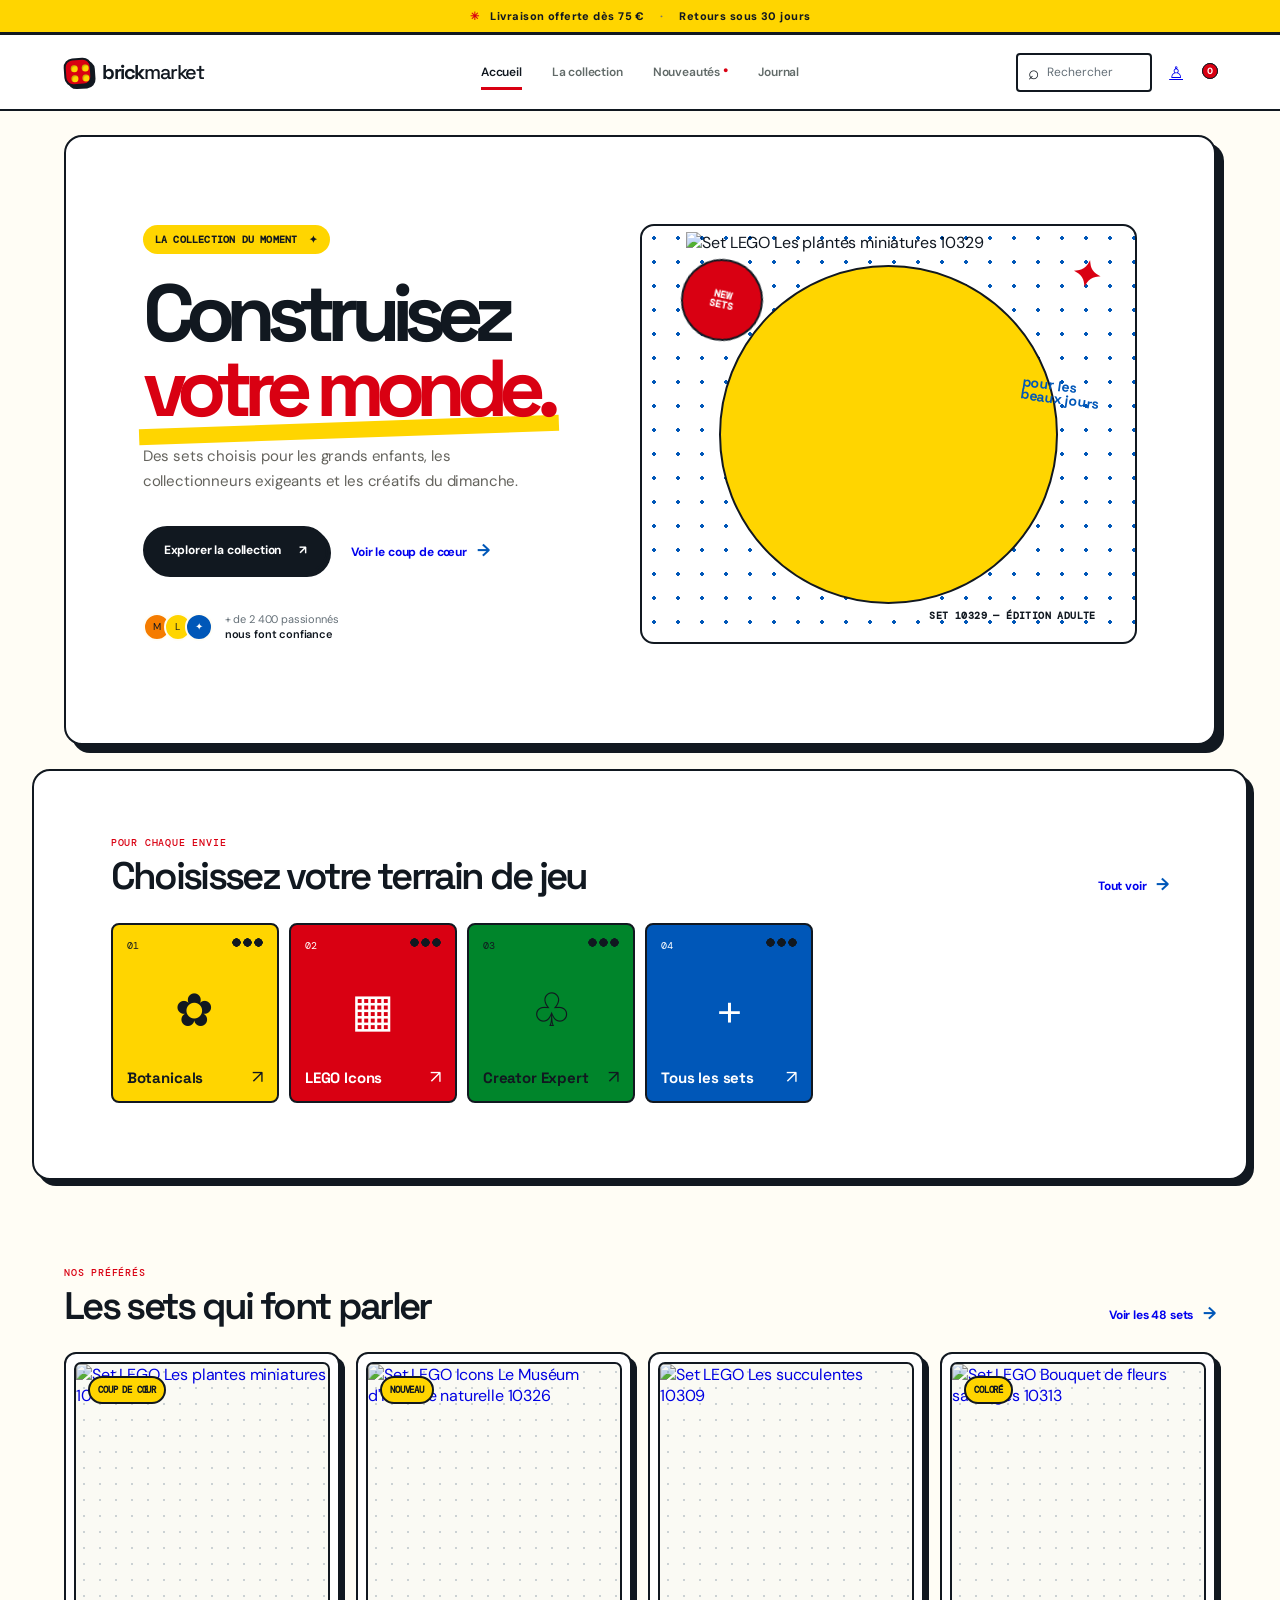
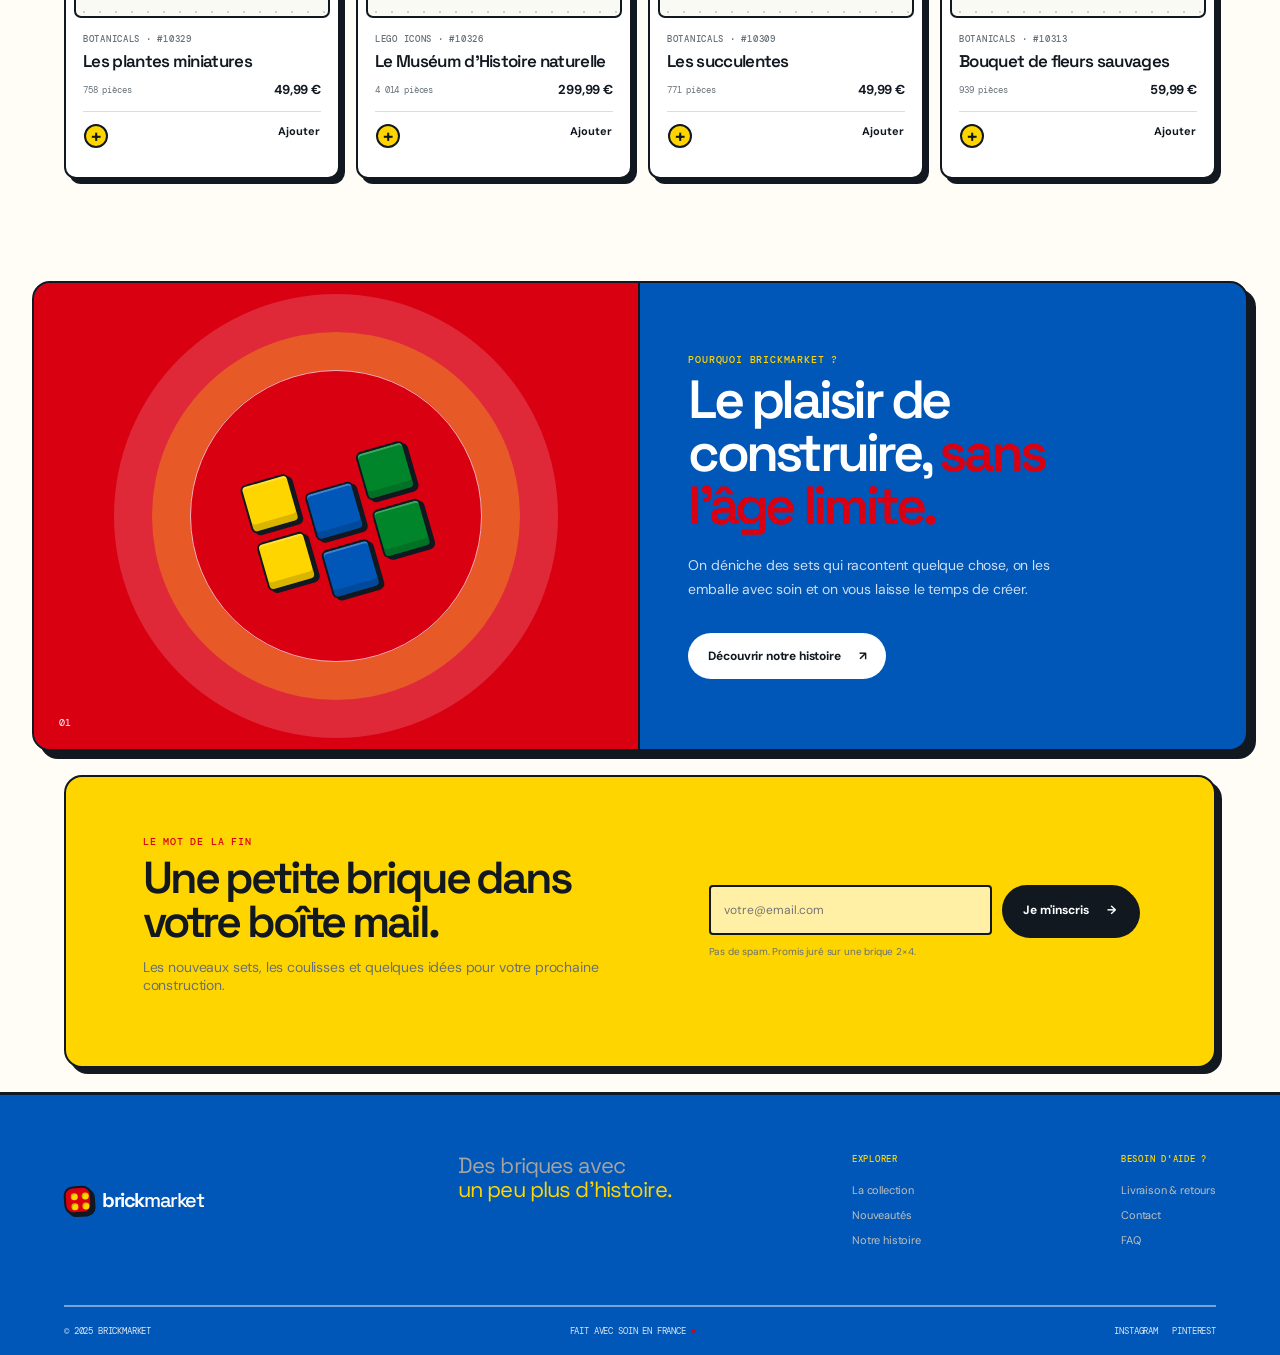
==== _design/index.html @ d401ab39 "chore: add static design files" ====
<!doctype html>
<html lang="fr">
<head>
  <meta charset="utf-8">
  <meta name="viewport" content="width=device-width, initial-scale=1">
  <meta name="description" content="Brickmarket, la marketplace de briques pour les collectionneurs adultes.">
  <title>Brickmarket — Construisez votre monde</title>
  <link rel="stylesheet" href="styles.css">
</head>
<body data-page="home">
  <div data-site-header></div>
  <main>
    <section class="hero container">
      <div class="hero-copy">
        <span class="pill pill-yellow">La collection du moment <b>✦</b></span>
        <h1>Construisez<br><em>votre monde.</em></h1>
        <p>Des sets choisis pour les grands enfants, les collectionneurs exigeants et les créatifs du dimanche.</p>
        <div class="hero-actions"><a class="button button-dark" href="catalogue.html">Explorer la collection <span>↗</span></a><a class="text-button" href="produit.html?id=1">Voir le coup de cœur <span>→</span></a></div>
        <div class="hero-note"><span class="avatar-stack"><i>M</i><i>L</i><i>✦</i></span><span>+ de 2 400 passionnés<br><b>nous font confiance</b></span></div>
      </div>
      <div class="hero-art-wrap"><div class="burst burst-yellow">new<br>sets</div><img class="hero-product-image" src="https://www.lego.com/cdn/cs/set/assets/bltb2f845ffd52a25b0/10329.png?dpr=1&amp;fit=bounds&amp;format=jpg&amp;height=1500&amp;quality=80&amp;width=1500" alt="Set LEGO Les plantes miniatures 10329"><span class="hero-art-caption">Set 10329 — édition adulte</span><span class="scribble">pour les<br>beaux jours</span></div>
    </section>

    <section class="category-strip container-wide"><div class="section-heading"><div><p class="eyebrow">Pour chaque envie</p><h2>Choisissez votre terrain de jeu</h2></div><a class="text-button" href="catalogue.html">Tout voir <span>→</span></a></div><div class="category-grid">
      <a class="category-tile category-1" href="catalogue.html?category=Botanicals"><span class="category-number">01</span><span class="category-icon">✿</span><strong>Botanicals</strong><span class="category-arrow">↗</span></a>
      <a class="category-tile category-2" href="catalogue.html?category=LEGO%20Icons"><span class="category-number">02</span><span class="category-icon">▦</span><strong>LEGO Icons</strong><span class="category-arrow">↗</span></a>
      <a class="category-tile category-3" href="catalogue.html?category=Creator%20Expert"><span class="category-number">03</span><span class="category-icon">♧</span><strong>Creator Expert</strong><span class="category-arrow">↗</span></a>
      <a class="category-tile category-4" href="catalogue.html"><span class="category-number">04</span><span class="category-icon">+</span><strong>Tous les sets</strong><span class="category-arrow">↗</span></a>
    </div></section>

    <section class="product-section container"><div class="section-heading"><div><p class="eyebrow">Nos préférés</p><h2>Les sets qui font parler</h2></div><a class="text-button" href="catalogue.html">Voir les 48 sets <span>→</span></a></div><div class="product-grid" data-product-grid data-limit="4"></div></section>
    <section class="manifesto container-wide"><div class="manifesto-art"><div class="mini-bricks"><i></i><i></i><i></i><i></i><i></i><i></i></div><span>01</span></div><div class="manifesto-copy"><p class="eyebrow">Pourquoi Brickmarket ?</p><h2>Le plaisir de construire, <em>sans l’âge limite.</em></h2><p>On déniche des sets qui racontent quelque chose, on les emballe avec soin et on vous laisse le temps de créer.</p><a class="button button-light" href="aide.html">Découvrir notre histoire <span>↗</span></a></div></section>
    <section class="newsletter container"><div><p class="eyebrow">Le mot de la fin</p><h2>Une petite brique dans votre boîte mail.</h2><p>Les nouveaux sets, les coulisses et quelques idées pour votre prochaine construction.</p></div><form class="newsletter-form" data-newsletter><input type="email" placeholder="votre@email.com" aria-label="Votre adresse email" required><button class="button button-dark" type="submit">Je m'inscris <span>→</span></button><small>Pas de spam. Promis juré sur une brique 2×4.</small></form></section>
  </main>
  <div data-site-footer></div>
  <script src="script.js"></script>
</body>
</html>
---- _design/styles.css ----
@import url('https://fonts.googleapis.com/css2?family=DM+Mono:wght@400;500&family=DM+Sans:wght@400;500;600;700&family=Space+Grotesk:wght@500;600;700&display=swap');

:root{--paper:#f7f3eb;--white:#fffdf9;--ink:#1d2020;--muted:#817f77;--line:#ded8cc;--red:#f25d42;--yellow:#ffc845;--blue:#3368df;--moss:#9dbb72;--pink:#f49f91}
*{box-sizing:border-box}html{scroll-behavior:smooth}body{margin:0;background:var(--paper);color:var(--ink);font-family:'DM Sans',Arial,sans-serif}button,input,select{font:inherit}button,a{-webkit-tap-highlight-color:transparent}button{color:inherit;cursor:pointer}button:focus-visible,input:focus-visible,select:focus-visible{outline:3px solid var(--yellow);outline-offset:3px}.container{width:min(1180px,calc(100% - 10vw));margin:0 auto}.container-wide{width:min(1320px,calc(100% - 5vw));margin:0 auto}.announcement{padding:9px 20px;background:var(--ink);color:var(--white);text-align:center;font-size:11px;letter-spacing:.04em}.announcement span:first-child{color:var(--yellow);margin-right:8px}.announcement-separator{margin:0 12px;color:#77766e}.site-header{position:sticky;top:0;z-index:20;display:grid;grid-template-columns:1fr auto 1fr;align-items:center;min-height:80px;padding:0 5vw;border-bottom:1px solid var(--line);background:rgba(247,243,235,.93);backdrop-filter:blur(16px)}.brand{display:flex;align-items:center;gap:10px;width:fit-content;color:var(--ink);font-family:'Space Grotesk',sans-serif;font-size:20px;font-weight:700;letter-spacing:-.07em;text-decoration:none}.brand>span:last-child>span{font-weight:500}.brand-mark{position:relative;display:grid;grid-template-columns:repeat(2,8px);gap:3px;width:28px;height:28px;padding:5px;border-radius:7px;background:var(--red);transform:rotate(-5deg)}.brand-mark i{width:7px;height:7px;border-radius:50%;background:var(--yellow);box-shadow:inset 1px 1px 1px rgba(0,0,0,.15)}.main-nav{display:flex;align-items:center;gap:28px}.main-nav button,.header-icon,.cart-button,.mobile-menu-button{border:0;background:none}.main-nav button{position:relative;padding:10px 0;color:#5f5e58;font-size:12px;font-weight:600}.main-nav button:hover,.main-nav button.is-active{color:var(--ink)}.main-nav button.is-active:after{position:absolute;right:0;bottom:0;left:0;height:2px;background:var(--red);content:''}.nav-dot{color:var(--red);font-size:9px;vertical-align:top}.header-actions{display:flex;justify-content:flex-end;align-items:center;gap:9px}.search-box{display:flex;align-items:center;gap:6px;width:136px;padding:8px 10px;border-bottom:1px solid var(--ink)}.search-box input{width:100%;border:0;outline:0;background:transparent;color:var(--ink);font-size:12px}.search-box input::placeholder{color:var(--muted)}.icon{display:inline-flex;justify-content:center;align-items:center;font-size:19px;line-height:1}.header-icon,.cart-button{padding:8px}.cart-button{position:relative}.cart-button span{position:absolute;top:-1px;right:-2px;display:grid;place-items:center;width:16px;height:16px;border-radius:50%;background:var(--red);color:#fff;font-size:9px;font-weight:700}.mobile-menu-button{display:none}
.button{display:inline-flex;justify-content:center;align-items:center;gap:18px;padding:14px 19px;border:1px solid transparent;border-radius:6px;font-size:12px;font-weight:700;text-decoration:none;transition:transform .2s,box-shadow .2s}.button:hover{transform:translateY(-2px);box-shadow:0 7px 0 rgba(29,32,32,.12)}.button-dark{background:var(--ink);color:#fff}.button-light{background:var(--white);color:var(--ink)}.button-wide{width:100%;justify-content:space-between;padding:17px 18px}.button-small{padding:10px 15px}.text-button{padding:0;border:0;background:transparent;font-size:12px;font-weight:700;text-decoration:none}.text-button span{margin-left:7px;color:var(--red);font-size:17px}.pill{display:inline-flex;align-items:center;gap:12px;padding:8px 12px;border-radius:99px;font-family:'DM Mono',monospace;font-size:10px;text-transform:uppercase;letter-spacing:.02em}.pill-yellow{background:var(--yellow)}.eyebrow{margin:0 0 8px;color:var(--red);font-family:'DM Mono',monospace;font-size:10px;font-weight:500;letter-spacing:.08em;text-transform:uppercase}h1,h2,h3{font-weight:600}h1 em,h2 em{color:var(--red);font-style:normal}
.hero{display:grid;grid-template-columns:1fr 1fr;align-items:center;min-height:610px;padding-top:40px;padding-bottom:72px}.hero-copy{max-width:550px;padding-left:6%}.hero h1,.page-intro h1,.checkout-head h1,.account-welcome h1{margin:22px 0 18px;font-family:'Space Grotesk',sans-serif;font-size:clamp(48px,6vw,84px);font-weight:600;letter-spacing:-.08em;line-height:.93}.hero-copy>p{max-width:410px;margin:0;color:#64635d;font-size:16px;line-height:1.65}.hero-actions{display:flex;align-items:center;gap:23px;margin-top:32px}.hero-note{display:flex;align-items:center;gap:12px;margin-top:46px;color:var(--muted);font-size:11px;line-height:1.4}.hero-note b{color:var(--ink);font-weight:600}.avatar-stack{display:flex;padding-left:7px}.avatar-stack i{display:grid;place-items:center;width:28px;height:28px;margin-left:-7px;border:2px solid var(--paper);border-radius:50%;background:var(--pink);color:var(--ink);font-size:10px;font-style:normal}.avatar-stack i:nth-child(2){background:var(--yellow)}.avatar-stack i:nth-child(3){background:var(--blue);color:#fff}
.hero-art-wrap{position:relative;display:grid;place-items:center;min-height:480px}.hero-art-wrap:before{position:absolute;width:420px;height:420px;border-radius:50%;background:#f1e8d6;content:''}.brick-art{position:relative;z-index:1;width:390px;height:300px;transform:rotate(-8deg)}.brick-shadow{position:absolute;right:6%;bottom:2%;width:80%;height:30px;border-radius:50%;background:rgba(29,32,32,.16);filter:blur(13px)}.brick-stack{position:absolute;display:flex;gap:15px;align-items:center;justify-content:space-around;padding:18px 23px;border-radius:13px;box-shadow:inset 0 -10px 0 rgba(0,0,0,.11),inset 0 3px 0 rgba(255,255,255,.23),0 7px 0 rgba(0,0,0,.12)}.brick-stack:before{position:absolute;top:-10px;right:0;left:0;height:20px;border-radius:50%;background:rgba(255,255,255,.12);content:''}.brick-stack i{z-index:1;width:31px;height:16px;border-radius:50%;background:rgba(255,255,255,.28);box-shadow:inset 0 -4px 4px rgba(0,0,0,.16),0 2px 2px rgba(0,0,0,.15)}.brick-stack-back{top:35px;right:13%;width:63%;height:78px;background:var(--yellow);transform:rotate(10deg)}.brick-stack-front{top:115px;left:4%;width:85%;height:120px;background:var(--red)}.brick-stack-front i{width:39px;height:21px}.brick-label{position:absolute;right:19%;bottom:12%;z-index:2;color:rgba(255,255,255,.84);font-family:'Space Grotesk',sans-serif;font-size:25px;font-weight:700;letter-spacing:-.1em;transform:rotate(7deg)}.brick-cobalt .brick-stack-front{background:var(--blue)}.brick-moss .brick-stack-front{background:var(--moss)}.brick-moss .brick-stack-back{background:var(--red)}.brick-butter .brick-stack-front{background:var(--yellow)}.brick-butter .brick-stack-back{background:var(--red)}.brick-terracotta .brick-stack-front{background:#d8704b}.brick-terracotta .brick-stack-back{background:var(--moss)}.brick-night .brick-stack-front{background:#303c68}.brick-rose .brick-stack-front{background:#e58d98}.brick-ocean .brick-stack-front{background:#4a91ae}.brick-art-small{width:235px;height:170px;transform:rotate(-7deg) scale(.75);transform-origin:center}.brick-art-small .brick-stack-back{top:20px}.brick-art-small .brick-stack-front{top:73px}.brick-art-small .brick-stack{gap:8px;padding:11px 14px;border-radius:8px}.brick-art-small .brick-stack i{width:21px;height:11px}.brick-art-small .brick-label{font-size:16px}.burst{position:absolute;z-index:3;display:grid;place-items:center;width:82px;height:82px;border-radius:50%;font-family:'DM Mono',monospace;font-size:10px;line-height:1.05;text-align:center;text-transform:uppercase;transform:rotate(12deg)}.burst-yellow{top:50px;left:2%;background:var(--yellow)}.hero-art-caption{position:absolute;right:5%;bottom:27px;font-family:'DM Mono',monospace;font-size:10px;letter-spacing:.04em;text-transform:uppercase}.scribble{position:absolute;right:2%;top:37%;color:var(--red);font-family:'Space Grotesk',sans-serif;font-size:16px;font-weight:600;line-height:.9;transform:rotate(8deg)}
.category-strip{padding:65px 6vw 75px;border-radius:4px;background:var(--white)}.section-heading{display:flex;align-items:end;justify-content:space-between;margin-bottom:28px}.section-heading h2,.manifesto h2,.newsletter h2,.order-summary h2{margin:0;font-family:'Space Grotesk',sans-serif;font-size:clamp(28px,3vw,42px);letter-spacing:-.07em;line-height:.98}.category-grid{display:grid;grid-template-columns:repeat(6,1fr);gap:10px}.category-tile{position:relative;display:flex;min-height:168px;flex-direction:column;justify-content:space-between;padding:14px;border-radius:5px;text-align:left;transition:transform .2s;text-decoration:none}.category-tile:hover{transform:translateY(-5px) rotate(-1deg)}.category-number{font-family:'DM Mono',monospace;font-size:10px}.category-icon{align-self:center;font-size:41px;font-weight:300}.category-tile strong{font-family:'Space Grotesk',sans-serif;font-size:14px}.category-arrow{position:absolute;right:14px;bottom:12px;font-size:18px}.category-1{background:var(--yellow)}.category-2{background:var(--moss)}.category-3{background:#8fb3e4}.category-4{background:var(--pink)}.category-5{background:#ddd4c0}.category-6{background:var(--red)}
.product-section{padding:100px 0 108px}.product-grid{display:grid;grid-template-columns:repeat(4,1fr);gap:16px}.product-card{min-width:0}.product-visual{position:relative;display:grid;place-items:center;width:100%;min-height:245px;overflow:hidden;border:0;border-radius:5px;background:#ece4d7;text-decoration:none}.product-visual:hover .product-quick{opacity:1;transform:translateY(0)}.product-visual .brick-art{margin-top:4px}.product-tag{position:absolute;top:13px;left:13px;z-index:2;padding:6px 8px;border-radius:2px;background:var(--white);font-family:'DM Mono',monospace;font-size:9px;text-transform:uppercase}.product-quick{position:absolute;right:12px;bottom:12px;left:12px;padding:10px;opacity:0;border-radius:3px;background:var(--ink);color:#fff;font-size:11px;font-weight:600;transform:translateY(6px);transition:opacity .2s,transform .2s}.product-quick span{float:right;color:var(--yellow);font-size:17px}.product-info{padding:15px 2px}.product-info .eyebrow{color:var(--muted);margin-bottom:5px;font-size:9px}.product-name{display:inline-block;color:var(--ink);font-family:'Space Grotesk',sans-serif;font-size:16px;font-weight:600;letter-spacing:-.04em;text-decoration:none}.product-name:hover{color:var(--red)}.product-meta{display:flex;justify-content:space-between;align-items:center;margin-top:8px;color:var(--muted);font-family:'DM Mono',monospace;font-size:9px}.product-meta strong{color:var(--ink);font-family:'DM Sans',sans-serif;font-size:13px}.add-button{display:flex;justify-content:space-between;width:100%;margin-top:14px;padding:10px 0;border:0;border-top:1px solid var(--line);background:transparent;font-size:11px;font-weight:700}.add-button span{color:var(--red);font-size:20px;line-height:10px}.add-button:hover{color:var(--red)}
.manifesto{display:grid;grid-template-columns:1fr 1fr;background:var(--red);color:#fff}.manifesto-art{position:relative;display:grid;place-items:center;min-height:370px;overflow:hidden;background:#d64f3a}.manifesto-art:before{position:absolute;width:290px;height:290px;border:1px solid rgba(255,255,255,.25);border-radius:50%;box-shadow:0 0 0 38px rgba(255,255,255,.08),0 0 0 76px rgba(255,255,255,.06);content:''}.mini-bricks{position:relative;z-index:1;display:grid;grid-template-columns:repeat(3,50px);gap:10px;transform:rotate(-16deg)}.mini-bricks i{width:50px;height:50px;border-radius:6px;background:var(--yellow);box-shadow:inset 0 -7px 0 rgba(0,0,0,.13),inset 0 2px 0 rgba(255,255,255,.26)}.mini-bricks i:nth-child(2),.mini-bricks i:nth-child(5){background:var(--blue);transform:translateY(25px)}.mini-bricks i:nth-child(3),.mini-bricks i:nth-child(6){background:var(--moss)}.manifesto-art>span{position:absolute;bottom:20px;left:25px;font-family:'DM Mono',monospace;font-size:10px}.manifesto-copy{padding:70px 8%}.manifesto-copy .eyebrow{color:var(--yellow)}.manifesto h2{max-width:420px;font-size:clamp(34px,4vw,54px)}.manifesto-copy>p:not(.eyebrow){max-width:380px;margin:22px 0 31px;color:rgba(255,255,255,.8);font-size:14px;line-height:1.7}.newsletter{display:flex;justify-content:space-between;gap:50px;padding-top:105px;padding-bottom:105px}.newsletter h2{max-width:490px}.newsletter>div>p:last-child{color:var(--muted);font-size:14px}.newsletter-form{display:grid;grid-template-columns:1fr auto;align-content:center;width:min(450px,100%);gap:10px}.newsletter-form input,.form-section input,.form-section select,.profile-form input{min-width:0;padding:15px 13px;border:1px solid var(--line);border-radius:3px;outline:0;background:rgba(255,253,249,.64);color:var(--ink);font-size:12px}.newsletter-form small{grid-column:1/-1;color:var(--muted);font-size:10px}
.site-footer{background:var(--ink);color:#fff}.footer-top{display:grid;grid-template-columns:1fr 1fr 1fr;gap:30px;padding-top:62px;padding-bottom:62px}.footer-brand{color:#fff}.footer-top>p{margin:0;color:#a5a49e;font-family:'Space Grotesk',sans-serif;font-size:22px;letter-spacing:-.04em;line-height:1.1}.footer-top>p em{color:var(--yellow);font-style:normal}.footer-links{display:flex;justify-content:space-between;gap:30px}.footer-links>div{display:flex;flex-direction:column;gap:11px}.footer-links b{margin-bottom:7px;color:var(--yellow);font-family:'DM Mono',monospace;font-size:9px;font-weight:500;letter-spacing:.08em;text-transform:uppercase}.footer-links a{color:#c1c0ba;font-size:11px;text-decoration:none}.footer-links a:hover{color:#fff}.footer-bottom{display:flex;justify-content:space-between;padding-top:18px;padding-bottom:18px;border-top:1px solid #3f4140;color:#888983;font-family:'DM Mono',monospace;font-size:9px;text-transform:uppercase}.footer-heart{color:var(--red)}
.page-intro{display:flex;align-items:end;justify-content:space-between;min-height:390px;padding:75px 0 58px}.page-intro h1{margin-bottom:0;font-size:clamp(45px,5.5vw,72px)}.page-intro>p{max-width:250px;margin:0 0 8px;color:var(--muted);font-size:14px;line-height:1.5}.page-intro-small{min-height:325px}.catalogue-toolbar{display:flex;align-items:center;justify-content:space-between;margin-bottom:26px;border-bottom:1px solid var(--line)}.category-tabs{display:flex;gap:24px;overflow-x:auto}.category-tabs button{padding:12px 0;border:0;border-bottom:2px solid transparent;background:transparent;color:var(--muted);font-size:11px;white-space:nowrap}.category-tabs button.is-active{border-bottom-color:var(--red);color:var(--ink);font-weight:700}.result-count{color:var(--muted);font-family:'DM Mono',monospace;font-size:10px;white-space:nowrap}.result-count>span:last-child{color:var(--red)}.catalogue-grid{padding-bottom:115px;grid-row-gap:43px}.empty-state{display:grid;place-items:center;min-height:320px;padding-bottom:90px;text-align:center}.empty-state>span{color:var(--red);font-size:38px}.empty-state h2{margin:15px 0 8px;font-family:'Space Grotesk',sans-serif;letter-spacing:-.05em}.empty-state p{margin:0 0 22px;color:var(--muted);font-size:13px}.back-button{display:inline-block;margin-top:45px;color:var(--muted);font-size:11px;text-decoration:none}.back-button:hover{color:var(--ink)}
.product-detail{display:grid;grid-template-columns:1.07fr .93fr;align-items:center;gap:9%;min-height:590px}.product-detail-art{position:relative;display:grid;place-items:center;min-height:480px;border-radius:5px;background:#e9dfcf}.product-detail-art:before{position:absolute;width:325px;height:325px;border-radius:50%;background:#f4ebdd;content:''}.product-detail-art .brick-art{transform:rotate(-9deg) scale(1.1)}.detail-sticker{position:absolute;top:37px;right:45px;z-index:2;display:grid;place-items:center;width:78px;height:78px;border-radius:50%;background:var(--yellow);font-family:'DM Mono',monospace;font-size:10px;line-height:1;text-align:center;text-transform:uppercase;transform:rotate(9deg)}.product-detail-copy h1{margin:12px 0 20px;font-family:'Space Grotesk',sans-serif;font-size:clamp(40px,5vw,67px);letter-spacing:-.08em;line-height:.93}.product-lead{max-width:420px;color:var(--muted);font-size:14px;line-height:1.65}.detail-price{display:flex;align-items:baseline;gap:10px;margin-top:28px}.detail-price strong{font-family:'Space Grotesk',sans-serif;font-size:27px;letter-spacing:-.05em}.detail-price span{color:var(--muted);font-family:'DM Mono',monospace;font-size:9px}.detail-rule{margin:24px 0;border-top:1px solid var(--line)}.detail-facts{display:flex;gap:25px;margin-bottom:28px}.detail-facts>div{display:flex;gap:7px;align-items:start}.detail-facts>div>span{color:var(--red);font-size:18px}.detail-facts p{margin:0;color:var(--muted);font-family:'DM Mono',monospace;font-size:9px;line-height:1.4}.detail-facts b{color:var(--ink);font-family:'DM Sans',sans-serif;font-size:11px}.detail-assurance{display:flex;gap:9px;align-items:center;margin-top:17px;color:var(--muted);font-family:'DM Mono',monospace;font-size:9px}.detail-assurance span{color:var(--red);font-size:18px}.detail-assurance p{margin:0}.related-section{padding:73px 0 110px;border-top:1px solid var(--line)}
.cart-page,.checkout-page,.account-page,.help-page{padding-bottom:100px}.cart-layout,.checkout-layout{display:grid;grid-template-columns:1.45fr .7fr;gap:10%}.cart-lines{border-top:1px solid var(--line)}.cart-line{display:grid;grid-template-columns:125px 1fr auto auto;gap:20px;align-items:center;padding:21px 0;border-bottom:1px solid var(--line)}.cart-line-art{display:grid;place-items:center;width:125px;height:100px;overflow:hidden;border-radius:3px;background:#e9dfcf}.cart-line-art .brick-art{transform:scale(.55)}.cart-line-copy h3{margin:4px 0 5px;font-family:'Space Grotesk',sans-serif;font-size:17px;letter-spacing:-.05em}.cart-line-copy span{color:var(--muted);font-family:'DM Mono',monospace;font-size:9px}.quantity-control{display:flex;align-items:center;gap:12px;padding:7px 9px;border:1px solid var(--line);border-radius:3px;font-family:'DM Mono',monospace;font-size:11px}.quantity-control button{width:18px;padding:0;border:0;background:transparent;font-size:17px}.line-price{min-width:70px;text-align:right;font-family:'Space Grotesk',sans-serif;font-size:14px}.cart-perks{display:flex;align-items:center;gap:11px;margin-top:25px;padding:13px;border:1px dashed #cabfaa;background:#f1eadb;font-size:11px}.cart-perks span{color:var(--red);font-size:20px}.cart-perks p{margin:0}.order-summary{align-self:start;padding:28px;border-radius:5px;background:var(--white)}.order-summary h2{margin:12px 0 29px;font-size:30px}.summary-row,.summary-total{display:flex;justify-content:space-between;align-items:center;padding:12px 0;font-size:12px}.summary-row span{color:var(--muted)}.summary-row strong{font-family:'DM Mono',monospace;font-size:11px}.summary-row .free{color:#6d9a42}.summary-total{margin:14px 0 20px;padding-top:20px;border-top:1px solid var(--line);font-weight:700}.summary-total strong{font-family:'Space Grotesk',sans-serif;font-size:22px;letter-spacing:-.05em}.order-summary>small{display:block;margin-top:13px;color:var(--muted);font-family:'DM Mono',monospace;font-size:9px;text-align:center}
.checkout-head{display:flex;justify-content:space-between;align-items:end;min-height:265px;padding-bottom:38px}.checkout-head h1{margin-bottom:0;font-size:clamp(43px,5vw,68px)}.checkout-steps{display:flex;align-items:center;gap:12px;padding-bottom:8px}.checkout-steps span{color:var(--muted);font-family:'DM Mono',monospace;font-size:9px}.checkout-steps span.is-active{color:var(--ink)}.checkout-steps span.is-active b{color:var(--red)}.checkout-steps b{margin-left:6px;font-family:'DM Sans',sans-serif;font-size:10px}.checkout-steps i{width:24px;border-top:1px solid var(--line)}.checkout-form{border-top:1px solid var(--line)}.form-section{padding:32px 0}.form-section-heading{display:flex;gap:20px;margin-bottom:32px}.form-section-heading>span{color:var(--red);font-family:'DM Mono',monospace;font-size:14px}.form-section h2{margin:0 0 5px;font-family:'Space Grotesk',sans-serif;font-size:25px;letter-spacing:-.06em}.form-section-heading p{margin:0;color:var(--muted);font-size:12px}.form-section label{display:flex;flex-direction:column;gap:7px;margin-bottom:16px;font-size:11px;font-weight:600}.form-grid{display:grid;grid-template-columns:1fr 1fr;gap:15px}.form-section input,.form-section select,.profile-form input{min-width:0;padding:15px 13px;border:1px solid var(--line);border-radius:3px;outline:0;background:rgba(255,253,249,.64);color:var(--ink);font-size:12px}.payment-note{display:flex;gap:13px;align-items:center;margin-top:22px;padding:14px;background:#f1eadb;font-size:11px}.payment-note span{color:var(--blue);font-size:25px}.payment-note p{margin:0;color:var(--muted);line-height:1.4}.payment-note b{color:var(--ink)}.confirmation-card{padding:38px;text-align:center;border:1px dashed #cabfaa;background:#f1eadb}.confirmation-card>span{display:block;margin-bottom:15px;color:var(--red);font-size:40px}.confirmation-card h3{margin:0 0 8px;font-family:'Space Grotesk',sans-serif;font-size:30px}.confirmation-card p{margin:0 auto;max-width:340px;color:var(--muted);font-size:13px;line-height:1.5}.checkout-actions{display:flex;justify-content:space-between;align-items:center;padding-top:12px}.checkout-summary{margin-top:0}.mini-line{display:grid;grid-template-columns:55px 1fr auto;gap:9px;align-items:center;padding:10px 0;font-size:11px}.mini-line-art{display:grid;place-items:center;width:55px;height:46px;overflow:hidden;background:#e9dfcf}.mini-line-art .brick-art{transform:scale(.25)}.mini-line span{line-height:1.3}.mini-line small{color:var(--muted);font-family:'DM Mono',monospace;font-size:9px}.mini-line strong{font-family:'DM Mono',monospace;font-size:10px}.summary-reassurance{color:var(--muted);font-family:'DM Mono',monospace;font-size:9px;line-height:2}
.account-welcome{display:flex;justify-content:space-between;align-items:end;min-height:295px;padding-bottom:50px}.account-welcome h1{margin-bottom:9px;font-size:clamp(47px,5vw,70px)}.account-welcome>div:first-child>p:last-child{margin:0;color:var(--muted);font-size:14px}.account-avatar{display:grid;place-items:center;width:68px;height:68px;border:1px solid var(--ink);border-radius:50%;background:var(--yellow);font-family:'Space Grotesk',sans-serif;font-size:24px}.account-layout{display:grid;grid-template-columns:220px 1fr;gap:10%;border-top:1px solid var(--line);padding-top:38px}.account-nav{display:flex;flex-direction:column;gap:5px}.account-nav button{display:grid;grid-template-columns:23px 1fr auto;gap:8px;align-items:center;padding:12px 0;border:0;background:transparent;color:var(--muted);font-size:12px;text-align:left}.account-nav button span{color:var(--red);font-size:18px}.account-nav button b{color:var(--red);font-family:'DM Mono',monospace;font-size:10px}.account-nav button.is-active{color:var(--ink);font-weight:700}.account-nav-note{display:flex;gap:11px;align-items:center;margin-top:45px;padding:16px 12px;background:var(--yellow);font-size:11px;line-height:1.4}.account-nav-note span{font-size:22px}.account-nav-note p{margin:0}.content-heading{display:flex;align-items:end;justify-content:space-between;margin-bottom:23px}.content-heading h2{margin:0;font-family:'Space Grotesk',sans-serif;font-size:31px;letter-spacing:-.07em}.muted{color:var(--muted);font-family:'DM Mono',monospace;font-size:10px}.order-card{margin-bottom:15px;padding:21px;border:1px solid var(--line);background:var(--white)}.order-card-head{display:flex;align-items:start;justify-content:space-between;padding-bottom:17px;border-bottom:1px solid var(--line);font-size:12px}.order-card-head small{color:var(--muted);font-family:'DM Mono',monospace;font-size:9px}.order-card-head strong{font-family:'Space Grotesk',sans-serif;font-size:14px}.status{display:inline-block;padding:5px 8px;border-radius:2px;background:#e9e5dc;color:var(--muted);font-family:'DM Mono',monospace;font-size:9px}.status-green{background:#dce9c8;color:#53753c}.status-yellow{background:var(--yellow);color:var(--ink)}.order-card-products{display:flex;align-items:center;gap:12px;padding-top:15px;font-size:11px}.order-card-products>.brick-art{flex:0 0 52px;width:52px;height:47px;overflow:hidden;background:#e9dfcf}.order-card-products>.brick-art .brick-art{transform:scale(.25)}.order-card-products>div:not(.brick-art){flex:1;line-height:1.55}.order-card-products span{color:var(--muted)}.order-card-products .text-button{white-space:nowrap}.address-grid{display:grid;grid-template-columns:1fr 1fr;gap:15px}.address-card{min-height:225px;padding:22px;border:1px solid var(--line);background:var(--white)}.address-card-main{border-top:3px solid var(--red)}.address-card h3{margin:22px 0 13px;font-family:'Space Grotesk',sans-serif;font-size:19px}.address-card p{margin:0 0 22px;color:var(--muted);font-size:12px;line-height:1.7}.profile-form{display:grid;grid-template-columns:1fr 1fr;gap:20px 15px}.profile-form label{display:flex;flex-direction:column;gap:7px;font-size:11px;font-weight:600}.profile-form input{color:var(--muted)}
.help-grid{display:grid;grid-template-columns:1.2fr .7fr;gap:15%;padding-bottom:100px}.help-item{padding:22px 0;border-top:1px solid var(--line)}.help-item h2{display:flex;justify-content:space-between;margin:0;font-family:'Space Grotesk',sans-serif;font-size:20px;letter-spacing:-.05em}.help-item h2 span{color:var(--red)}.help-item p{max-width:600px;margin:15px 0 0;color:var(--muted);font-size:13px;line-height:1.65}.help-aside{align-self:start;padding:32px;background:var(--yellow)}.help-aside-icon{color:var(--red);font-size:34px}.help-aside h2{margin:24px 0 10px;font-family:'Space Grotesk',sans-serif;font-size:30px;letter-spacing:-.06em}.help-aside p{margin:0 0 24px;color:#625b45;font-size:13px;line-height:1.6}.toast{position:fixed;right:22px;bottom:22px;z-index:50;display:flex;align-items:center;gap:10px;padding:13px 16px;border-radius:4px;background:var(--ink);color:#fff;box-shadow:0 12px 30px rgba(0,0,0,.18);font-size:12px;animation:toast-in .25s ease-out}.toast span{display:grid;place-items:center;width:18px;height:18px;border-radius:50%;background:var(--yellow);color:var(--ink);font-size:11px;font-weight:700}@keyframes toast-in{from{opacity:0;transform:translateY(10px)}to{opacity:1;transform:translateY(0)}}
@media(max-width:900px){.site-header{grid-template-columns:1fr auto}.mobile-menu-button{display:block;grid-column:2;grid-row:1}.main-nav{position:absolute;top:80px;right:0;left:0;display:none;flex-direction:column;align-items:stretch;gap:0;padding:12px 5vw 18px;border-bottom:1px solid var(--line);background:var(--paper)}.main-nav.is-open{display:flex}.main-nav button{padding:13px 0;text-align:left}.main-nav button.is-active:after{right:auto;width:50px}.header-actions{grid-column:1/-1;grid-row:2;justify-content:stretch;padding-bottom:12px}.search-box{flex:1;width:auto}.site-header{padding-top:13px;padding-bottom:0}.hero{grid-template-columns:1fr;padding-top:60px}.hero-copy{padding-left:0}.hero-art-wrap{min-height:385px;margin-top:20px;transform:scale(.86)}.category-grid{grid-template-columns:repeat(3,1fr)}.product-grid{grid-template-columns:repeat(2,1fr)}.manifesto{grid-template-columns:1fr}.manifesto-art{min-height:250px}.newsletter{flex-direction:column}.footer-top{grid-template-columns:1fr 1fr}.footer-top>p{grid-column:2;grid-row:1}.footer-links{grid-column:1/-1}.product-detail{grid-template-columns:1fr;gap:45px;padding-top:35px}.product-detail-art{min-height:400px}.product-detail-copy{padding-bottom:55px}.cart-layout,.checkout-layout{grid-template-columns:1fr;gap:35px}.checkout-summary{grid-row:1}.account-layout{gap:45px}.help-grid{grid-template-columns:1fr;gap:35px}}
@media(max-width:560px){.announcement{font-size:9px}.announcement-separator{margin:0 5px}.site-header{min-height:115px}.brand{font-size:18px}.header-icon{display:none}.container{width:min(calc(100% - 36px),1180px)}.container-wide{width:calc(100% - 18px)}.hero{min-height:auto;padding-top:48px;padding-bottom:55px}.hero h1{font-size:51px}.hero-copy>p{font-size:14px}.hero-actions{align-items:flex-start;flex-direction:column;gap:18px}.hero-note{margin-top:32px}.hero-art-wrap{min-height:300px;transform:scale(.7);transform-origin:center;margin:-10px 0 -25px}.hero-art-wrap:before{width:330px;height:330px}.category-strip{padding:42px 18px 50px}.section-heading{align-items:start;flex-direction:column;gap:17px}.section-heading h2{font-size:30px}.category-grid{grid-template-columns:repeat(2,1fr)}.category-tile{min-height:145px}.product-section{padding:65px 0}.product-grid{gap:10px}.product-visual{min-height:165px}.product-tag{top:8px;left:8px;max-width:90px;font-size:8px}.product-quick{display:none}.product-info{padding-top:10px}.product-name{font-size:14px}.product-meta{display:block;line-height:1.8}.product-meta strong{display:block}.manifesto-copy{padding:48px 25px}.manifesto h2{font-size:37px}.newsletter{padding-top:70px;padding-bottom:70px;gap:25px}.newsletter h2{font-size:32px}.newsletter-form{grid-template-columns:1fr}.newsletter-form small{grid-column:auto}.footer-top{grid-template-columns:1fr;gap:30px}.footer-top>p{grid-column:auto;grid-row:auto}.footer-links{grid-column:auto}.footer-bottom{flex-direction:column;gap:10px}.page-intro{align-items:start;flex-direction:column;min-height:310px;gap:24px;padding-top:55px}.page-intro h1{font-size:49px}.catalogue-toolbar{align-items:start;flex-direction:column;gap:15px;padding-bottom:5px}.category-tabs{width:100%;gap:19px}.result-count{align-self:end}.catalogue-grid{padding-bottom:75px}.back-button{margin-top:30px}.product-detail-art{min-height:315px}.product-detail-art:before{width:250px;height:250px}.product-detail-art .brick-art{transform:rotate(-9deg) scale(.72)}.detail-sticker{top:19px;right:20px;width:62px;height:62px;font-size:8px}.product-detail-copy h1{font-size:47px}.detail-facts{gap:11px}.detail-facts p{font-size:8px}.detail-facts b{font-size:10px}.cart-line{grid-template-columns:80px 1fr auto;gap:11px}.cart-line-art{width:80px;height:75px}.cart-line-copy h3{font-size:14px}.quantity-control{grid-column:2;width:fit-content}.line-price{grid-column:3;grid-row:2;min-width:auto}.order-summary{padding:22px}.checkout-head{align-items:start;flex-direction:column;min-height:auto;gap:32px;padding:40px 0 30px}.checkout-head h1{font-size:47px}.checkout-steps{width:100%;justify-content:space-between;gap:6px}.checkout-steps i{flex:1}.checkout-steps b{display:none}.account-welcome{min-height:235px;padding-bottom:36px}.account-welcome h1{font-size:53px}.account-avatar{width:52px;height:52px}.account-layout{grid-template-columns:1fr;gap:30px;padding-top:25px}.account-nav{display:grid;grid-template-columns:repeat(3,1fr);gap:8px}.account-nav button{display:flex;flex-direction:column;align-items:start;gap:3px;padding:8px;border:1px solid var(--line);font-size:10px}.account-nav button b{display:none}.account-nav-note{display:none}.content-heading h2{font-size:27px}.order-card{padding:15px}.order-card-head{gap:8px}.order-card-products{align-items:start;flex-wrap:wrap}.order-card-products .text-button{margin-left:64px}.address-grid,.profile-form,.form-grid{grid-template-columns:1fr;gap:0}.toast{right:12px;bottom:12px;left:12px;justify-content:center}.help-page .page-intro h1{font-size:47px}}
.main-nav a{display:block;position:relative;padding:10px 0;color:#5f5e58;font-size:12px;font-weight:600;text-decoration:none}.main-nav a:hover,.main-nav a.is-active{color:var(--ink)}.main-nav a.is-active:after{position:absolute;right:0;bottom:0;left:0;height:2px;background:var(--red);content:''}.main-nav.is-open a{padding:13px 0}.product-card .add-button{cursor:pointer}

/* Clear, high-energy visual refresh */
:root{--paper:#f7faf6;--white:#fff;--ink:#151b20;--muted:#6f7775;--line:#dce5df;--red:#ff655d;--yellow:#d8ff54;--blue:#5b5cf2;--moss:#b8e6a2;--pink:#ffb4c0}
body{background:var(--paper);letter-spacing:-.01em}
.announcement{background:var(--blue);color:#fff;font-weight:600}.announcement span:first-child{color:var(--yellow)}
.site-header{min-height:76px;border-bottom:1px solid var(--line);background:rgba(255,255,255,.92)}
.brand-mark{background:var(--blue);border-radius:9px}.brand-mark i{background:var(--yellow)}.main-nav{gap:30px}.main-nav a,.main-nav button{color:#616a68}.main-nav a.is-active:after,.main-nav button.is-active:after{background:var(--blue)}.nav-dot{color:var(--red)}.search-box{border-bottom-color:var(--ink);background:#f4f7f4;border-radius:999px}.header-icon,.cart-button{border-radius:50%}.header-icon:hover,.cart-button:hover{background:var(--yellow)}.cart-button span{background:var(--red)}
.hero{margin-top:24px;padding:52px 6% 64px;border:1px solid var(--line);border-radius:30px;background:var(--white);box-shadow:0 20px 50px rgba(35,59,48,.06)}.hero-copy{padding-left:0}.pill-yellow{background:var(--yellow);font-weight:600}.hero h1{font-size:clamp(54px,6.3vw,88px);letter-spacing:-.095em}.hero h1 em{position:relative;z-index:0;color:var(--ink)}.hero h1 em:after{position:absolute;right:-6px;bottom:2px;left:-4px;z-index:-1;height:14px;background:var(--yellow);content:'';transform:rotate(-2deg)}.hero-copy>p{max-width:390px;font-size:15px}.button{border-radius:999px}.button-dark{background:var(--ink)}.button-dark:hover{box-shadow:0 7px 0 var(--yellow)}.text-button:hover{color:var(--blue)}.text-button span{color:var(--blue)}.hero-note{margin-top:38px}.hero-art-wrap{min-height:420px;border-radius:26px;background:#e9f8e6;overflow:hidden}.hero-art-wrap:before{width:360px;height:360px;background:var(--yellow)}.hero-art-wrap:after{position:absolute;right:34px;top:26px;color:var(--blue);font-family:'Space Grotesk',sans-serif;font-size:47px;font-weight:700;content:'+';transform:rotate(12deg)}.hero-art-wrap .brick-art{transform:rotate(-8deg) scale(.94)}.burst-yellow{top:33px;left:8%;background:var(--red);color:#fff}.scribble{right:7%;color:var(--blue);font-size:14px}.hero-art-caption{right:8%;bottom:20px;color:var(--muted)}
.category-strip{margin-top:24px;border:1px solid var(--line);border-radius:28px;box-shadow:0 16px 40px rgba(35,59,48,.04)}.category-tile{min-height:180px;border-radius:18px}.category-tile strong{font-size:15px}.category-icon{font-size:46px}.category-1{background:var(--yellow)}.category-2{background:var(--moss)}.category-3{background:#bde9ff}.category-4{background:var(--pink)}.category-5{background:#ebe6d8}.category-6{background:var(--blue);color:#fff}.category-tile:hover{transform:translateY(-7px) rotate(1deg);box-shadow:0 12px 0 rgba(21,27,32,.09)}
.product-section{padding:86px 0 102px}.product-card{padding:8px;border:1px solid var(--line);border-radius:20px;background:var(--white);box-shadow:0 8px 28px rgba(35,59,48,.04);transition:transform .2s,box-shadow .2s}.product-card:hover{transform:translateY(-6px);box-shadow:0 18px 32px rgba(35,59,48,.1)}.product-visual{min-height:235px;border-radius:14px;background:#f1f7f0}.product-tag{top:12px;left:12px;border-radius:999px;background:var(--yellow);font-weight:600}.product-quick{right:10px;bottom:10px;left:10px;border-radius:999px;background:var(--blue)}.product-info{padding:15px 9px 9px}.product-name{font-size:17px}.product-meta{margin-top:9px}.add-button{margin-top:13px;padding:12px 1px;border-top-color:var(--line);color:var(--ink)}.add-button span{display:grid;place-items:center;width:24px;height:24px;border-radius:50%;background:var(--yellow);color:var(--ink);font-size:18px}.add-button:hover{color:var(--blue)}
.manifesto{margin-top:0;border-radius:30px;overflow:hidden;background:var(--blue)}.manifesto-art{background:#4849d9}.manifesto-art:before{border-color:rgba(255,255,255,.35);box-shadow:0 0 0 38px rgba(216,255,84,.12),0 0 0 76px rgba(255,255,255,.08)}.manifesto-copy .eyebrow{color:var(--yellow)}.manifesto h2{font-size:clamp(34px,4.2vw,58px)}.newsletter{margin-top:24px;margin-bottom:24px;padding:58px 6%;border:1px solid var(--line);border-radius:28px;background:var(--yellow)}.newsletter h2{font-size:clamp(30px,3.5vw,47px)}.newsletter-form input{border-color:rgba(21,27,32,.2);border-radius:999px;background:rgba(255,255,255,.65)}.newsletter-form .button-dark{background:var(--ink)}
.site-footer{background:var(--ink)}.footer-top{padding-top:58px;padding-bottom:58px}.footer-brand .brand-mark{background:var(--red)}.footer-links b{color:var(--yellow)}
.page-intro{min-height:340px;padding-top:62px}.page-intro h1,.checkout-head h1,.account-welcome h1{font-size:clamp(50px,5.8vw,78px)}.catalogue-toolbar{border-bottom-color:var(--ink)}.category-tabs button.is-active{border-bottom-color:var(--blue)}.catalogue-page .product-card{padding:8px}.product-detail-art{border-radius:28px;background:#e9f8e6}.product-detail-art:before{background:var(--yellow)}.detail-sticker{background:var(--red);color:#fff}.product-detail-copy h1{font-size:clamp(43px,5.5vw,72px)}.product-detail-copy h1 em{color:var(--blue)}.button-wide{border-radius:999px}.order-summary,.address-card,.order-card{border:1px solid var(--line);box-shadow:0 12px 30px rgba(35,59,48,.05)}.order-summary{border-radius:22px}.cart-line-art,.mini-line-art{border-radius:14px;background:#e9f8e6}.cart-perks,.payment-note{border:0;border-radius:14px;background:var(--yellow)}.checkout-steps span.is-active b{color:var(--blue)}.confirmation-card{border:0;border-radius:20px;background:var(--yellow)}.account-avatar{border:0;background:var(--red);color:#fff}.account-nav button.is-active{color:var(--blue)}.account-nav-note{border-radius:16px;background:var(--yellow)}.address-card{border-radius:18px}.address-card-main{border-top:4px solid var(--blue)}.help-aside{border-radius:22px;background:var(--yellow)}.help-item{border-top-color:var(--ink)}
@media(max-width:560px){.hero{margin-top:12px;padding:36px 20px 34px;border-radius:22px}.hero h1{font-size:52px}.hero h1 em:after{height:10px}.hero-art-wrap{min-height:300px;margin-top:24px;border-radius:20px}.hero-art-wrap:before{width:280px;height:280px}.hero-art-wrap .brick-art{transform:rotate(-8deg) scale(.72)}.category-strip{margin-top:16px;border-radius:22px}.category-tile{min-height:150px;border-radius:15px}.product-card{border-radius:16px}.product-visual{min-height:155px;border-radius:11px}.product-info{padding:12px 6px 6px}.product-name{font-size:14px}.manifesto{border-radius:22px}.newsletter{border-radius:22px;padding:42px 22px}.page-intro{min-height:290px}.product-detail-art{border-radius:22px}.order-summary{border-radius:18px}}

/* Primary brick palette and stud details */
:root{--paper:#fffdf5;--white:#fff;--ink:#111820;--muted:#657078;--line:#d8dee2;--red:#d90012;--yellow:#ffd500;--blue:#0057b8;--moss:#00852b;--pink:#f57c00}
body{background:var(--paper)}
.announcement{background:var(--yellow);color:var(--ink);border-bottom:3px solid var(--ink);font-weight:800}.announcement span:first-child{color:var(--red)}
.site-header{border-bottom:2px solid var(--ink);background:rgba(255,255,255,.97)}.brand-mark{background:var(--red);border:2px solid var(--ink);box-shadow:3px 3px 0 var(--ink);transform:rotate(-4deg)}.brand-mark i{background:var(--yellow);box-shadow:inset 1px 1px 1px rgba(0,0,0,.22)}.main-nav a.is-active:after,.main-nav button.is-active:after{background:var(--red);height:3px}.search-box{border:2px solid var(--ink);background:#fff;border-radius:4px}.header-icon:hover,.cart-button:hover{background:var(--yellow)}.cart-button span{background:var(--red);border:1px solid var(--ink)}
.hero{border:2px solid var(--ink);border-radius:18px;background:var(--white);box-shadow:8px 8px 0 var(--ink)}.hero h1{font-family:'Arial Black','Space Grotesk',sans-serif;font-weight:900;letter-spacing:-.11em}.hero h1 em{color:var(--red)}.hero h1 em:after{background:var(--yellow);height:16px}.hero-art-wrap{border:2px solid var(--ink);border-radius:14px;background-color:#fff;background-image:radial-gradient(var(--blue) 2px,transparent 2px);background-size:24px 24px}.hero-art-wrap:before{width:335px;height:335px;background:var(--yellow);border:2px solid var(--ink)}.hero-art-wrap:after{color:var(--red);content:'✦';font-size:36px}.burst-yellow{background:var(--red);border:2px solid var(--ink);font-weight:800}.scribble{color:var(--blue);font-weight:800}.hero-art-caption{color:var(--ink);font-weight:600}
.brick-stack{border:2px solid var(--ink);box-shadow:inset 0 -10px 0 rgba(0,0,0,.14),inset 0 3px 0 rgba(255,255,255,.3),6px 6px 0 var(--ink)}.brick-stack i{background:rgba(255,255,255,.4);border:2px solid rgba(0,0,0,.28);box-shadow:inset 0 -4px 4px rgba(0,0,0,.18),0 2px 2px rgba(0,0,0,.18)}.brick-stack-back{background:var(--yellow)}.brick-stack-front{background:var(--red)}.brick-cobalt .brick-stack-front{background:var(--blue)}.brick-cobalt .brick-stack-back{background:var(--yellow)}.brick-moss .brick-stack-front{background:var(--moss)}.brick-moss .brick-stack-back{background:var(--red)}.brick-butter .brick-stack-front{background:var(--yellow)}.brick-butter .brick-stack-back{background:var(--blue)}.brick-terracotta .brick-stack-front{background:var(--red)}.brick-terracotta .brick-stack-back{background:var(--moss)}.brick-night .brick-stack-front{background:var(--blue)}.brick-night .brick-stack-back{background:var(--yellow)}.brick-rose .brick-stack-front{background:var(--red)}.brick-rose .brick-stack-back{background:var(--yellow)}.brick-ocean .brick-stack-front{background:var(--blue)}.brick-ocean .brick-stack-back{background:var(--red)}.brick-label{color:var(--white)}
.category-strip{border:2px solid var(--ink);border-radius:18px;background:var(--white);box-shadow:6px 6px 0 var(--ink)}.category-tile{border:2px solid var(--ink);border-radius:8px}.category-tile:before{position:absolute;top:13px;right:14px;width:32px;height:9px;background:radial-gradient(circle,var(--ink) 0 4px,transparent 4.5px) 0 0/11px 9px;content:''}.category-1{background:var(--yellow);color:var(--ink)}.category-2{background:var(--red);color:var(--white)}.category-3{background:var(--moss);color:var(--ink)}.category-4{background:var(--blue);color:var(--white)}.category-5{background:var(--yellow);color:var(--ink)}.category-6{background:var(--red);color:var(--white)}.category-tile:hover{box-shadow:5px 5px 0 var(--ink)}
.product-card{border:2px solid var(--ink);border-radius:12px;box-shadow:5px 5px 0 var(--ink)}.product-card:hover{box-shadow:8px 8px 0 var(--ink)}.product-visual{border:2px solid var(--ink);border-radius:7px;background-color:#fafaf4;background-image:radial-gradient(#cbd2d4 1.5px,transparent 1.5px);background-size:16px 16px}.product-tag{border:2px solid var(--ink);background:var(--yellow);color:var(--ink);font-weight:800}.product-quick{background:var(--blue);border:2px solid var(--ink)}.add-button span{border:2px solid var(--ink);background:var(--yellow)}
.manifesto{border:2px solid var(--ink);border-radius:18px;box-shadow:8px 8px 0 var(--ink);background:var(--blue)}.manifesto-art{background:var(--red);border-right:2px solid var(--ink)}.manifesto-art:before{border-color:rgba(255,255,255,.7);box-shadow:0 0 0 38px rgba(255,213,0,.28),0 0 0 76px rgba(255,255,255,.16)}.mini-bricks i{border:2px solid var(--ink);box-shadow:inset 0 -7px 0 rgba(0,0,0,.15),inset 0 2px 0 rgba(255,255,255,.26),3px 3px 0 var(--ink)}.mini-bricks i:nth-child(2),.mini-bricks i:nth-child(5){background:var(--blue)}.mini-bricks i:nth-child(3),.mini-bricks i:nth-child(6){background:var(--moss)}.manifesto-copy .eyebrow{color:var(--yellow)}.newsletter{border:2px solid var(--ink);border-radius:18px;box-shadow:6px 6px 0 var(--ink);background:var(--yellow)}.newsletter-form input{border:2px solid var(--ink);border-radius:4px}.button-dark{border:2px solid var(--ink);box-shadow:3px 3px 0 var(--ink)}.button-dark:hover{box-shadow:5px 5px 0 var(--ink)}
.site-footer{border-top:3px solid var(--ink);background:var(--blue)}.footer-top{border-bottom:0}.footer-brand .brand-mark{background:var(--red)}.footer-links b{color:var(--yellow)}.footer-bottom{border-top:2px solid rgba(255,255,255,.45);color:#dbe7f2}
.page-intro h1,.checkout-head h1,.account-welcome h1,.product-detail-copy h1{font-family:'Arial Black','Space Grotesk',sans-serif;font-weight:900}.page-intro h1 em,.checkout-head h1 em,.account-welcome h1 em{color:var(--red)}.catalogue-toolbar{border-bottom:2px solid var(--ink)}.category-tabs button.is-active{border-bottom-color:var(--red)}.product-detail-art{border:2px solid var(--ink);border-radius:14px;background-color:#fafaf4;background-image:radial-gradient(#cbd2d4 1.5px,transparent 1.5px);background-size:16px 16px}.product-detail-art:before{background:var(--yellow);border:2px solid var(--ink)}.detail-sticker{background:var(--red);border:2px solid var(--ink);box-shadow:3px 3px 0 var(--ink)}.order-summary,.address-card,.order-card{border:2px solid var(--ink);border-radius:12px;box-shadow:5px 5px 0 var(--ink)}.cart-line-art,.mini-line-art{border:2px solid var(--ink);border-radius:6px;background:#fafaf4;background-image:radial-gradient(#cbd2d4 1.5px,transparent 1.5px);background-size:16px 16px}.cart-perks,.payment-note{border:2px solid var(--ink);border-radius:8px;background:var(--yellow)}.confirmation-card{border:2px solid var(--ink);border-radius:8px;background:var(--yellow)}.account-avatar{border:2px solid var(--ink);box-shadow:3px 3px 0 var(--ink);background:var(--red)}.account-nav button.is-active{color:var(--blue)}.account-nav-note{border:2px solid var(--ink);border-radius:8px;background:var(--yellow)}.address-card-main{border-top:6px solid var(--red)}.help-aside{border:2px solid var(--ink);border-radius:12px;box-shadow:5px 5px 0 var(--ink);background:var(--yellow)}
@media(max-width:560px){.hero{box-shadow:5px 5px 0 var(--ink)}.hero-art-wrap:before{width:260px;height:260px}.category-strip{box-shadow:4px 4px 0 var(--ink)}.category-tile:before{top:11px;right:11px}.product-card{box-shadow:4px 4px 0 var(--ink)}.product-card:hover{box-shadow:5px 5px 0 var(--ink)}.manifesto{box-shadow:5px 5px 0 var(--ink)}.manifesto-art{border-right:0;border-bottom:2px solid var(--ink)}.newsletter{box-shadow:4px 4px 0 var(--ink)}.order-summary,.address-card,.order-card{box-shadow:4px 4px 0 var(--ink)}}

/* Product photography and official-style product information */
.hero-product-image{position:relative;z-index:1;width:min(82%,420px);aspect-ratio:1;object-fit:contain;mix-blend-mode:multiply;filter:saturate(1.08)}
.product-visual{aspect-ratio:1;min-height:0}
.product-image{width:100%;height:100%;object-fit:contain;mix-blend-mode:multiply;transition:transform .25s ease}
.product-visual:hover .product-image{transform:scale(1.05)}
.product-detail{display:block;min-height:0}
.product-detail-main{display:grid;grid-template-columns:1.07fr .93fr;align-items:center;gap:9%;min-height:590px}
.product-detail-art{position:relative;display:grid;place-items:center;aspect-ratio:1;min-height:0}
.detail-product-image{position:relative;z-index:1;width:86%;height:86%;object-fit:contain;mix-blend-mode:multiply}
.detail-image-count{position:absolute;right:20px;bottom:18px;z-index:2;padding:6px 8px;border:2px solid var(--ink);background:var(--white);font:600 10px 'DM Mono',monospace}
.product-detail-copy{align-self:center}
.official-facts{display:grid;grid-template-columns:repeat(3,1fr);gap:10px;margin:24px 0;border-top:2px solid var(--ink);border-bottom:2px solid var(--ink);padding:14px 0}
.official-facts div{display:flex;flex-direction:column;gap:4px}
.official-facts b{font:800 18px 'Space Grotesk',sans-serif}
.official-facts span{color:var(--muted);font:10px 'DM Mono',monospace;text-transform:uppercase}
.detail-availability{display:flex;justify-content:space-between;gap:15px;margin:12px 0;color:var(--muted);font:10px 'DM Mono',monospace}
.detail-availability strong{color:var(--moss);font-family:'DM Sans',sans-serif}
.store-stock-button{display:flex;justify-content:space-between;width:100%;margin-top:10px;padding:13px 0;border:0;border-bottom:2px solid var(--ink);background:transparent;color:var(--ink);font-size:11px;font-weight:700;text-align:left}
.store-stock-button span{color:var(--blue);font-size:16px}
.insiders-callout{display:flex;gap:10px;align-items:center;margin-top:20px;padding:13px;border:2px solid var(--ink);background:var(--yellow)}
.insiders-callout>span{font-size:22px}
.insiders-callout p{margin:0;color:var(--ink);font-size:11px;line-height:1.4}
.insiders-callout small{color:var(--muted);font:9px 'DM Mono',monospace}
.product-detail-tabs{margin-top:60px;border-top:2px solid var(--ink)}
.product-tabs{display:flex;gap:24px;overflow-x:auto;border-bottom:1px solid var(--line);padding:17px 0}
.product-tabs a{flex:0 0 auto;color:var(--ink);font:600 11px 'DM Mono',monospace;text-decoration:none}
.product-tabs a:hover{color:var(--red)}
.product-info-block{padding:56px 0;border-bottom:1px solid var(--line)}
.product-info-block h2{max-width:720px;margin:8px 0 16px;font:900 clamp(30px,4vw,52px) 'Arial Black','Space Grotesk',sans-serif;letter-spacing:-.08em;line-height:.95}
.product-info-block>p:not(.eyebrow){max-width:690px;color:var(--muted);font-size:14px;line-height:1.7}
.feature-grid{display:grid;grid-template-columns:repeat(3,1fr);gap:12px;margin-top:28px}
.feature-grid article{min-height:130px;padding:18px;border:2px solid var(--ink);background:var(--white);box-shadow:4px 4px 0 var(--ink)}
.feature-grid article span{color:var(--red);font:800 14px 'DM Mono',monospace}
.feature-grid article p{margin:24px 0 0;font-weight:700;line-height:1.4}
.product-fans-block{background:var(--blue);color:#fff;padding-right:10%;padding-left:10%}
.product-fans-block .eyebrow,.product-fans-block h2,.product-fans-block>p:not(.eyebrow){color:#fff}
.spec-grid{display:grid;grid-template-columns:repeat(4,1fr);gap:1px;margin-top:30px;border:2px solid var(--ink);background:var(--ink)}
.spec-grid div{display:flex;flex-direction:column;gap:8px;min-height:95px;padding:15px;background:var(--paper)}
.spec-grid b{font-size:10px}
.spec-grid span{color:var(--muted);font:10px 'DM Mono',monospace}
.product-review-block h2 span{color:var(--red);font-size:.55em;letter-spacing:.03em}
.cart-product-image,.mini-product-image,.order-product-image{width:100%;height:100%;object-fit:contain;mix-blend-mode:multiply}
.cart-line-art{aspect-ratio:1;width:125px;height:auto}
.mini-line-art{aspect-ratio:1;width:55px;height:auto}
.order-card-products>.order-product-image{flex:0 0 52px;width:52px;height:52px;overflow:hidden;border:2px solid var(--ink);border-radius:6px;background:#fafaf4;background-image:radial-gradient(#cbd2d4 1.5px,transparent 1.5px);background-size:16px 16px}
@media(max-width:900px){.product-detail-main{grid-template-columns:1fr;gap:45px;min-height:0;padding-top:35px}.product-detail-copy{padding-bottom:0}.feature-grid{grid-template-columns:1fr 1fr}.spec-grid{grid-template-columns:1fr 1fr}}
@media(max-width:560px){.hero-product-image{width:90%}.product-visual{aspect-ratio:1}.product-detail-art{aspect-ratio:1;min-height:0}.detail-product-image{width:90%;height:90%}.official-facts{gap:8px}.official-facts b{font-size:14px}.official-facts span{font-size:8px}.detail-availability{align-items:flex-start;flex-direction:column;gap:5px}.product-info-block{padding:42px 0}.feature-grid{grid-template-columns:1fr}.spec-grid{grid-template-columns:1fr 1fr}.product-fans-block{padding-right:24px;padding-left:24px}.product-tabs{gap:18px}.cart-line-art{width:80px}.mini-line-art{width:55px}}
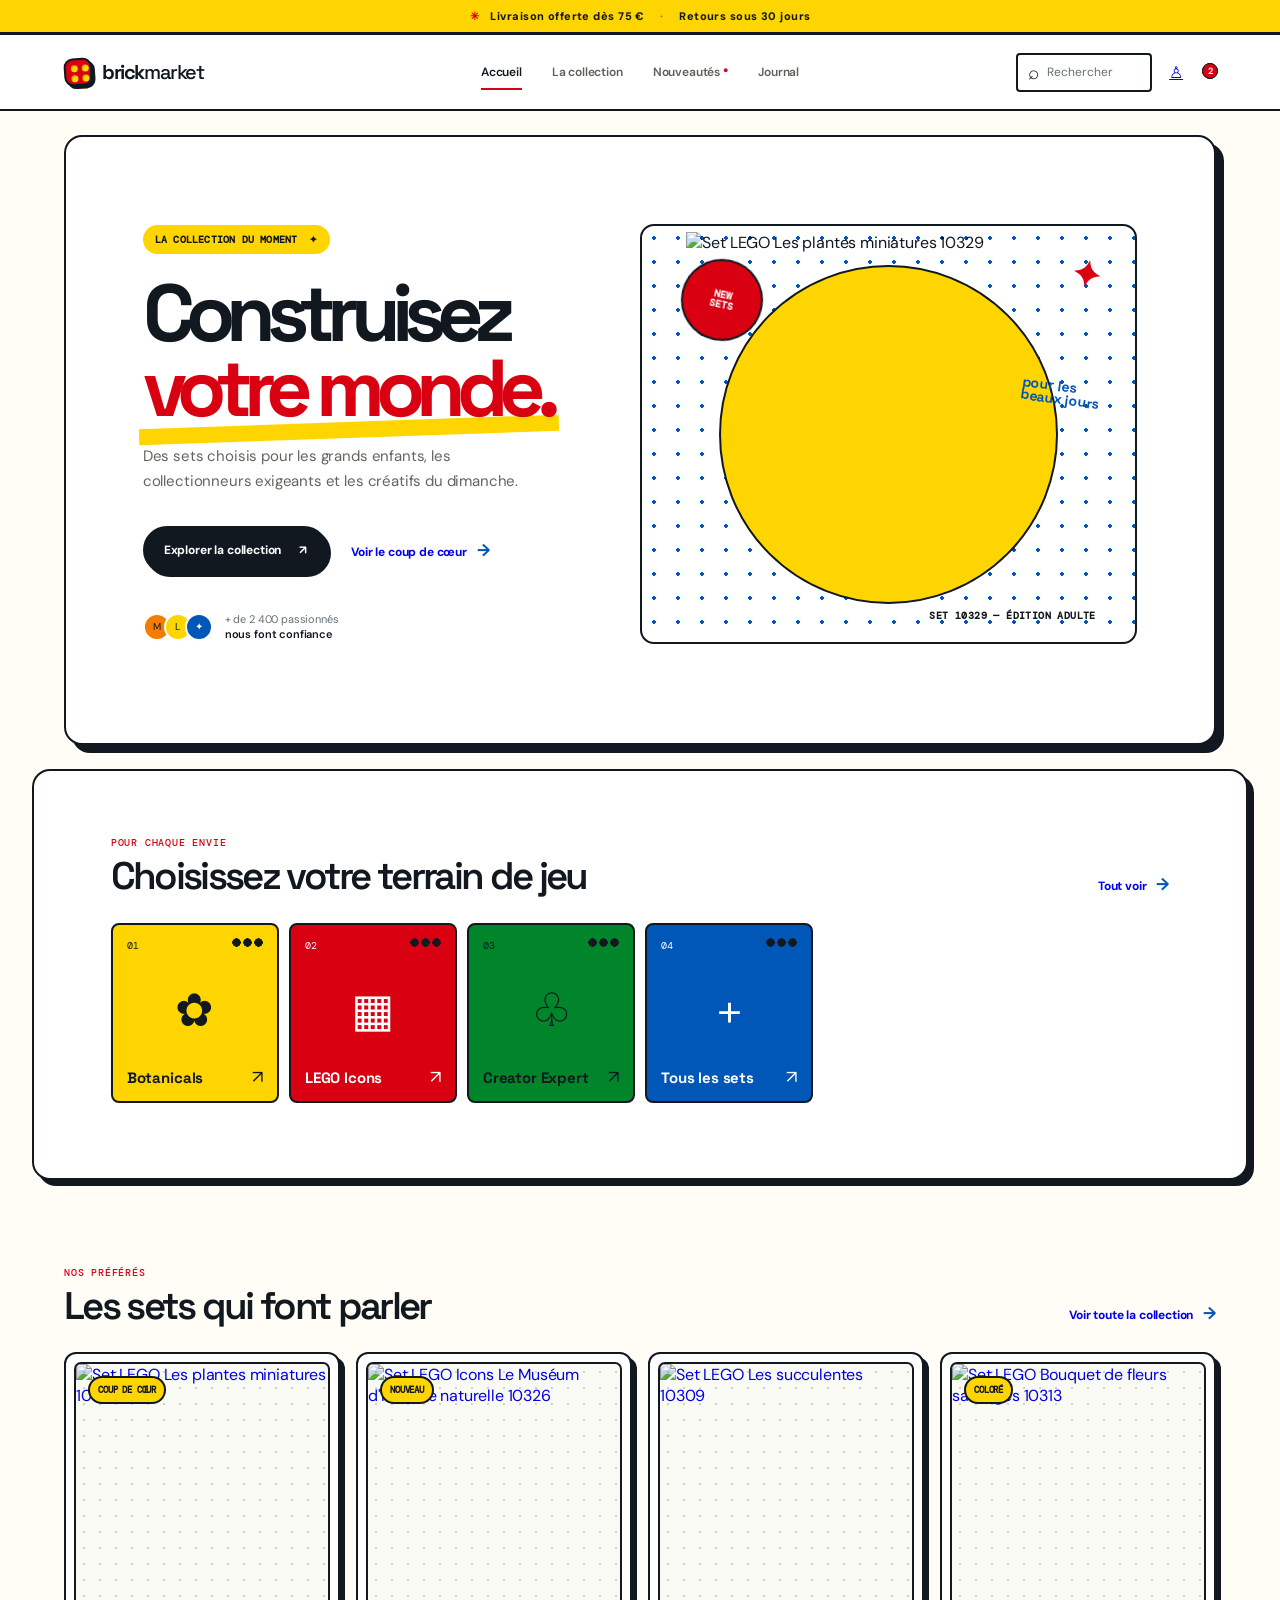
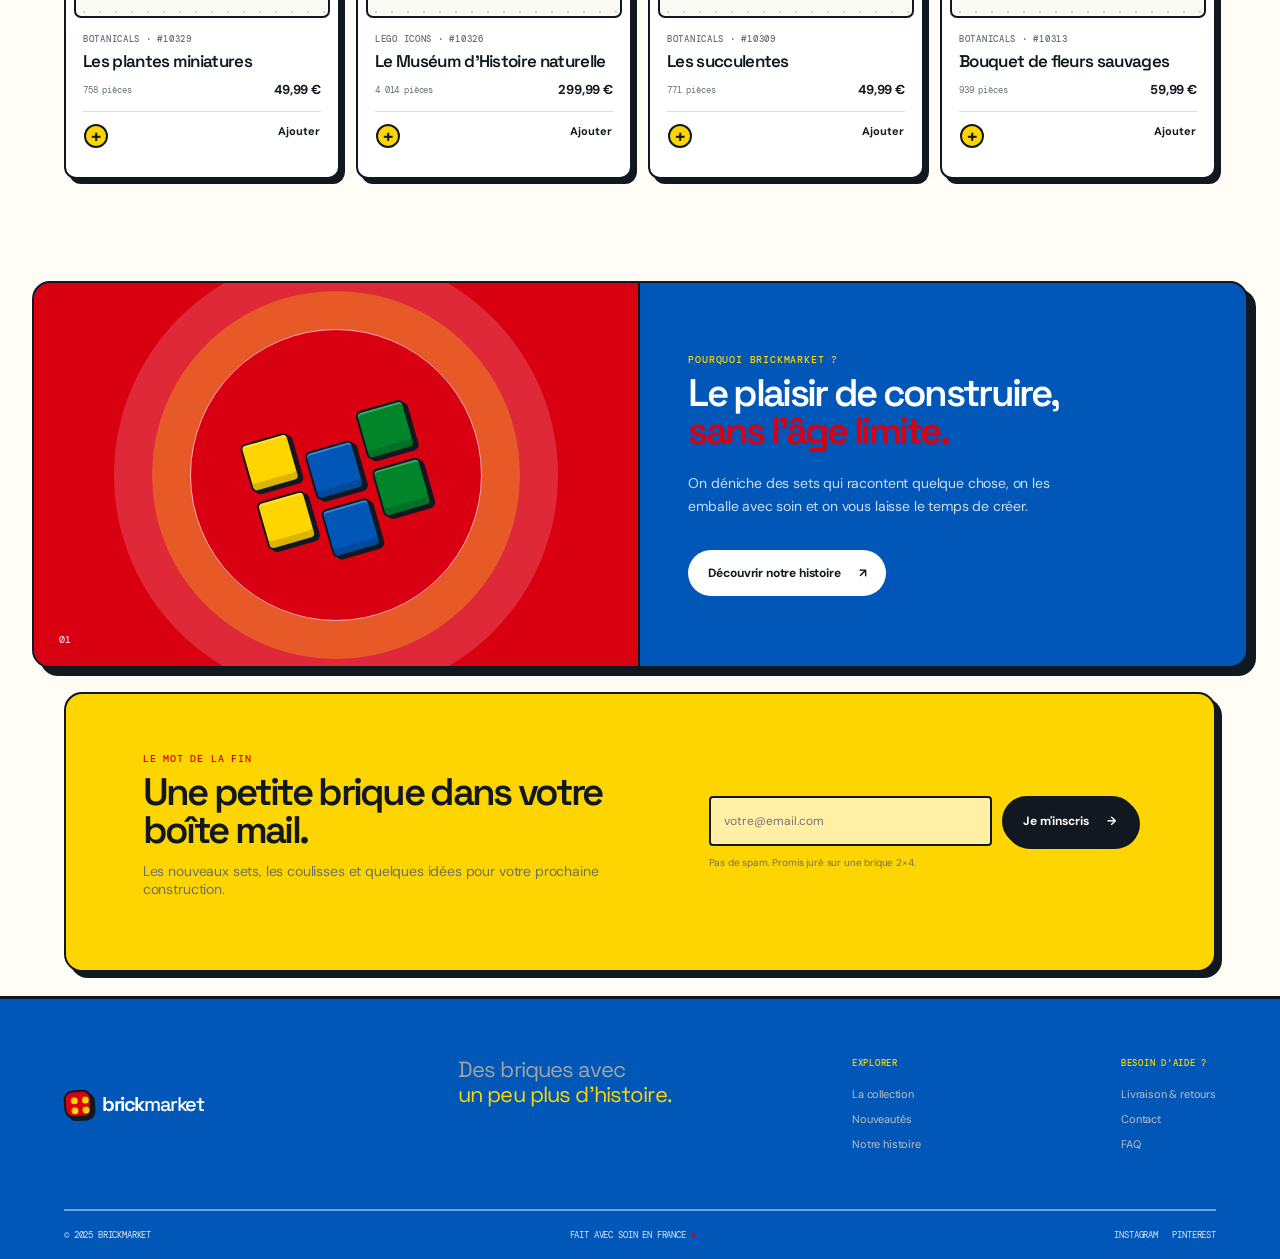
==== commit dd3525c9: "feat: add new layout and catalog" ====
--- a/_design/index.html
+++ b/_design/index.html
@@ -7,32 +7,187 @@
   <title>Brickmarket — Construisez votre monde</title>
   <link rel="stylesheet" href="styles.css">
 </head>
-<body data-page="home">
-  <div data-site-header></div>
+<body>
+  <!-- En-tête (à recopier à l'identique sur chaque page) -->
+  <div class="announcement"><span>✳</span> Livraison offerte dès 75 € <span class="announcement-separator">·</span> Retours sous 30 jours</div>
+  <header class="site-header">
+    <a class="brand" href="index.html" aria-label="Brickmarket, accueil">
+      <span class="brand-mark"><i></i><i></i><i></i><i></i></span>
+      <span>brick<span>market</span></span>
+    </a>
+    <nav class="main-nav">
+      <a class="is-active" href="index.html">Accueil</a>
+      <a href="catalogue.html">La collection</a>
+      <a href="catalogue.html#lego-icons">Nouveautés <span class="nav-dot">●</span></a>
+      <a href="aide.html">Journal</a>
+    </nav>
+    <div class="header-actions">
+      <form class="search-box" action="catalogue.html" method="get" role="search">
+        <span class="icon">⌕</span>
+        <input type="search" name="search" placeholder="Rechercher" aria-label="Rechercher un set">
+      </form>
+      <a class="header-icon" href="compte.html" aria-label="Mon compte">♙</a>
+      <a class="cart-button" href="panier.html" aria-label="Panier"><span class="icon">▱</span><span>2</span></a>
+    </div>
+  </header>
+
   <main>
     <section class="hero container">
       <div class="hero-copy">
         <span class="pill pill-yellow">La collection du moment <b>✦</b></span>
         <h1>Construisez<br><em>votre monde.</em></h1>
         <p>Des sets choisis pour les grands enfants, les collectionneurs exigeants et les créatifs du dimanche.</p>
-        <div class="hero-actions"><a class="button button-dark" href="catalogue.html">Explorer la collection <span>↗</span></a><a class="text-button" href="produit.html?id=1">Voir le coup de cœur <span>→</span></a></div>
-        <div class="hero-note"><span class="avatar-stack"><i>M</i><i>L</i><i>✦</i></span><span>+ de 2 400 passionnés<br><b>nous font confiance</b></span></div>
+        <div class="hero-actions">
+          <a class="button button-dark" href="catalogue.html">Explorer la collection <span>↗</span></a>
+          <a class="text-button" href="produit.html">Voir le coup de cœur <span>→</span></a>
+        </div>
+        <div class="hero-note">
+          <span class="avatar-stack"><i>M</i><i>L</i><i>✦</i></span>
+          <span>+ de 2 400 passionnés<br><b>nous font confiance</b></span>
+        </div>
       </div>
-      <div class="hero-art-wrap"><div class="burst burst-yellow">new<br>sets</div><img class="hero-product-image" src="https://www.lego.com/cdn/cs/set/assets/bltb2f845ffd52a25b0/10329.png?dpr=1&amp;fit=bounds&amp;format=jpg&amp;height=1500&amp;quality=80&amp;width=1500" alt="Set LEGO Les plantes miniatures 10329"><span class="hero-art-caption">Set 10329 — édition adulte</span><span class="scribble">pour les<br>beaux jours</span></div>
+      <div class="hero-art-wrap">
+        <div class="burst burst-yellow">new<br>sets</div>
+        <img class="hero-product-image" src="https://www.lego.com/cdn/cs/set/assets/bltb2f845ffd52a25b0/10329.png?dpr=1&amp;fit=bounds&amp;format=jpg&amp;height=1500&amp;quality=80&amp;width=1500" alt="Set LEGO Les plantes miniatures 10329">
+        <span class="hero-art-caption">Set 10329 — édition adulte</span>
+        <span class="scribble">pour les<br>beaux jours</span>
+      </div>
     </section>
 
-    <section class="category-strip container-wide"><div class="section-heading"><div><p class="eyebrow">Pour chaque envie</p><h2>Choisissez votre terrain de jeu</h2></div><a class="text-button" href="catalogue.html">Tout voir <span>→</span></a></div><div class="category-grid">
-      <a class="category-tile category-1" href="catalogue.html?category=Botanicals"><span class="category-number">01</span><span class="category-icon">✿</span><strong>Botanicals</strong><span class="category-arrow">↗</span></a>
-      <a class="category-tile category-2" href="catalogue.html?category=LEGO%20Icons"><span class="category-number">02</span><span class="category-icon">▦</span><strong>LEGO Icons</strong><span class="category-arrow">↗</span></a>
-      <a class="category-tile category-3" href="catalogue.html?category=Creator%20Expert"><span class="category-number">03</span><span class="category-icon">♧</span><strong>Creator Expert</strong><span class="category-arrow">↗</span></a>
-      <a class="category-tile category-4" href="catalogue.html"><span class="category-number">04</span><span class="category-icon">+</span><strong>Tous les sets</strong><span class="category-arrow">↗</span></a>
-    </div></section>
+    <section class="category-strip container-wide">
+      <div class="section-heading">
+        <div>
+          <p class="eyebrow">Pour chaque envie</p>
+          <h2>Choisissez votre terrain de jeu</h2>
+        </div>
+        <a class="text-button" href="catalogue.html">Tout voir <span>→</span></a>
+      </div>
+      <div class="category-grid">
+        <a class="category-tile category-1" href="catalogue.html#botanicals"><span class="category-number">01</span><span class="category-icon">✿</span><strong>Botanicals</strong><span class="category-arrow">↗</span></a>
+        <a class="category-tile category-2" href="catalogue.html#lego-icons"><span class="category-number">02</span><span class="category-icon">▦</span><strong>LEGO Icons</strong><span class="category-arrow">↗</span></a>
+        <a class="category-tile category-3" href="catalogue.html#creator-expert"><span class="category-number">03</span><span class="category-icon">♧</span><strong>Creator Expert</strong><span class="category-arrow">↗</span></a>
+        <a class="category-tile category-4" href="catalogue.html"><span class="category-number">04</span><span class="category-icon">+</span><strong>Tous les sets</strong><span class="category-arrow">↗</span></a>
+      </div>
+    </section>
 
-    <section class="product-section container"><div class="section-heading"><div><p class="eyebrow">Nos préférés</p><h2>Les sets qui font parler</h2></div><a class="text-button" href="catalogue.html">Voir les 48 sets <span>→</span></a></div><div class="product-grid" data-product-grid data-limit="4"></div></section>
-    <section class="manifesto container-wide"><div class="manifesto-art"><div class="mini-bricks"><i></i><i></i><i></i><i></i><i></i><i></i></div><span>01</span></div><div class="manifesto-copy"><p class="eyebrow">Pourquoi Brickmarket ?</p><h2>Le plaisir de construire, <em>sans l’âge limite.</em></h2><p>On déniche des sets qui racontent quelque chose, on les emballe avec soin et on vous laisse le temps de créer.</p><a class="button button-light" href="aide.html">Découvrir notre histoire <span>↗</span></a></div></section>
-    <section class="newsletter container"><div><p class="eyebrow">Le mot de la fin</p><h2>Une petite brique dans votre boîte mail.</h2><p>Les nouveaux sets, les coulisses et quelques idées pour votre prochaine construction.</p></div><form class="newsletter-form" data-newsletter><input type="email" placeholder="votre@email.com" aria-label="Votre adresse email" required><button class="button button-dark" type="submit">Je m'inscris <span>→</span></button><small>Pas de spam. Promis juré sur une brique 2×4.</small></form></section>
+    <section class="product-section container">
+      <div class="section-heading">
+        <div>
+          <p class="eyebrow">Nos préférés</p>
+          <h2>Les sets qui font parler</h2>
+        </div>
+        <a class="text-button" href="catalogue.html">Voir toute la collection <span>→</span></a>
+      </div>
+      <div class="product-grid">
+        <article class="product-card">
+          <a class="product-visual" href="produit.html" aria-label="Voir Les plantes miniatures">
+            <span class="product-tag">Coup de cœur</span>
+            <img class="product-image" src="https://www.lego.com/cdn/cs/set/assets/bltb2f845ffd52a25b0/10329.png?dpr=1&amp;fit=bounds&amp;format=jpg&amp;height=1500&amp;quality=80&amp;width=1500" alt="Set LEGO Les plantes miniatures 10329" loading="lazy">
+            <span class="product-quick">Voir le set <span>↗</span></span>
+          </a>
+          <div class="product-info">
+            <p class="eyebrow">Botanicals · #10329</p>
+            <a class="product-name" href="produit.html">Les plantes miniatures</a>
+            <div class="product-meta"><span>758 pièces</span><strong>49,99 €</strong></div>
+            <button class="add-button" type="button"><span>+</span> Ajouter</button>
+          </div>
+        </article>
+        <article class="product-card">
+          <a class="product-visual" href="produit.html" aria-label="Voir Le Muséum d'Histoire naturelle">
+            <span class="product-tag">Nouveau</span>
+            <img class="product-image" src="https://www.lego.com/cdn/cs/set/assets/blt08ba1f2bb5e8f2fb/10326.png?dpr=1&amp;fit=bounds&amp;format=jpg&amp;height=1500&amp;quality=80&amp;width=1500" alt="Set LEGO Icons Le Muséum d'Histoire naturelle 10326" loading="lazy">
+            <span class="product-quick">Voir le set <span>↗</span></span>
+          </a>
+          <div class="product-info">
+            <p class="eyebrow">LEGO Icons · #10326</p>
+            <a class="product-name" href="produit.html">Le Muséum d'Histoire naturelle</a>
+            <div class="product-meta"><span>4 014 pièces</span><strong>299,99 €</strong></div>
+            <button class="add-button" type="button"><span>+</span> Ajouter</button>
+          </div>
+        </article>
+        <article class="product-card">
+          <a class="product-visual" href="produit.html" aria-label="Voir Les succulentes">
+            <img class="product-image" src="https://www.lego.com/cdn/cs/set/assets/blt65dad1067eb63ecc/10309.png?dpr=1&amp;fit=bounds&amp;format=jpg&amp;height=1500&amp;quality=80&amp;width=1500" alt="Set LEGO Les succulentes 10309" loading="lazy">
+            <span class="product-quick">Voir le set <span>↗</span></span>
+          </a>
+          <div class="product-info">
+            <p class="eyebrow">Botanicals · #10309</p>
+            <a class="product-name" href="produit.html">Les succulentes</a>
+            <div class="product-meta"><span>771 pièces</span><strong>49,99 €</strong></div>
+            <button class="add-button" type="button"><span>+</span> Ajouter</button>
+          </div>
+        </article>
+        <article class="product-card">
+          <a class="product-visual" href="produit.html" aria-label="Voir Bouquet de fleurs sauvages">
+            <span class="product-tag">Coloré</span>
+            <img class="product-image" src="https://www.lego.com/cdn/cs/set/assets/bltc4a6c2103a34f22e/10313_alt2.png?dpr=1&amp;fit=bounds&amp;format=jpg&amp;height=1500&amp;quality=80&amp;width=1500" alt="Set LEGO Bouquet de fleurs sauvages 10313" loading="lazy">
+            <span class="product-quick">Voir le set <span>↗</span></span>
+          </a>
+          <div class="product-info">
+            <p class="eyebrow">Botanicals · #10313</p>
+            <a class="product-name" href="produit.html">Bouquet de fleurs sauvages</a>
+            <div class="product-meta"><span>939 pièces</span><strong>59,99 €</strong></div>
+            <button class="add-button" type="button"><span>+</span> Ajouter</button>
+          </div>
+        </article>
+      </div>
+    </section>
+
+    <section class="manifesto container-wide">
+      <div class="manifesto-art">
+        <div class="mini-bricks"><i></i><i></i><i></i><i></i><i></i><i></i></div>
+        <span>01</span>
+      </div>
+      <div class="manifesto-copy">
+        <p class="eyebrow">Pourquoi Brickmarket ?</p>
+        <h2>Le plaisir de construire, <em>sans l’âge limite.</em></h2>
+        <p>On déniche des sets qui racontent quelque chose, on les emballe avec soin et on vous laisse le temps de créer.</p>
+        <a class="button button-light" href="aide.html">Découvrir notre histoire <span>↗</span></a>
+      </div>
+    </section>
+
+    <section class="newsletter container">
+      <div>
+        <p class="eyebrow">Le mot de la fin</p>
+        <h2>Une petite brique dans votre boîte mail.</h2>
+        <p>Les nouveaux sets, les coulisses et quelques idées pour votre prochaine construction.</p>
+      </div>
+      <form class="newsletter-form" action="index.html" method="post">
+        <input type="email" name="email" placeholder="votre@email.com" aria-label="Votre adresse email" required>
+        <button class="button button-dark" type="submit">Je m'inscris <span>→</span></button>
+        <small>Pas de spam. Promis juré sur une brique 2×4.</small>
+      </form>
+    </section>
   </main>
-  <div data-site-footer></div>
-  <script src="script.js"></script>
+
+  <!-- Pied de page (à recopier à l'identique sur chaque page) -->
+  <footer class="site-footer">
+    <div class="footer-top container">
+      <a class="brand footer-brand" href="index.html">
+        <span class="brand-mark"><i></i><i></i><i></i><i></i></span>
+        <span>brick<span>market</span></span>
+      </a>
+      <p>Des briques avec<br><em>un peu plus d'histoire.</em></p>
+      <div class="footer-links">
+        <div>
+          <b>Explorer</b>
+          <a href="catalogue.html">La collection</a>
+          <a href="catalogue.html#lego-icons">Nouveautés</a>
+          <a href="aide.html">Notre histoire</a>
+        </div>
+        <div>
+          <b>Besoin d'aide ?</b>
+          <a href="aide.html">Livraison &amp; retours</a>
+          <a href="mailto:bonjour@brickmarket.fr">Contact</a>
+          <a href="aide.html">FAQ</a>
+        </div>
+      </div>
+    </div>
+    <div class="footer-bottom container">
+      <span>© 2025 Brickmarket</span>
+      <span>Fait avec soin en France <span class="footer-heart">♥</span></span>
+      <span>Instagram &nbsp; Pinterest</span>
+    </div>
+  </footer>
 </body>
 </html>
--- a/_design/styles.css
+++ b/_design/styles.css
@@ -1,96 +1,2988 @@
+/* ===================================================================
+   BRICKMARKET — feuille de style unique du site
+
+   Organisation du fichier :
+     01. Réglages globaux : couleurs, polices, bases
+     02. Éléments réutilisables : boutons, pastilles, titres
+     03. En-tête : bandeau, logo, navigation, recherche
+     04. Pied de page
+     05. Accueil : bannière principale (hero)
+     06. Accueil : tuiles de catégories
+     07. Carte produit (accueil, catalogue, page produit)
+     08. Accueil : bloc manifeste et newsletter
+     09. Titres de page et barre du catalogue
+     10. Page produit : visuel, informations, onglets
+     11. Panier
+     12. Commande : étapes et formulaire
+     13. Compte : menu, commandes, adresses, profil
+     14. Aide / FAQ
+     15. Écrans moyens (tablette, jusqu'à 900 px)
+     16. Petits écrans (mobile, jusqu'à 560 px)
+
+   Les deux dernières sections adaptent le site aux petits écrans :
+   elles reprennent des règles déjà écrites plus haut pour les modifier.
+   =================================================================== */
+
 @import url('https://fonts.googleapis.com/css2?family=DM+Mono:wght@400;500&family=DM+Sans:wght@400;500;600;700&family=Space+Grotesk:wght@500;600;700&display=swap');
 
-:root{--paper:#f7f3eb;--white:#fffdf9;--ink:#1d2020;--muted:#817f77;--line:#ded8cc;--red:#f25d42;--yellow:#ffc845;--blue:#3368df;--moss:#9dbb72;--pink:#f49f91}
-*{box-sizing:border-box}html{scroll-behavior:smooth}body{margin:0;background:var(--paper);color:var(--ink);font-family:'DM Sans',Arial,sans-serif}button,input,select{font:inherit}button,a{-webkit-tap-highlight-color:transparent}button{color:inherit;cursor:pointer}button:focus-visible,input:focus-visible,select:focus-visible{outline:3px solid var(--yellow);outline-offset:3px}.container{width:min(1180px,calc(100% - 10vw));margin:0 auto}.container-wide{width:min(1320px,calc(100% - 5vw));margin:0 auto}.announcement{padding:9px 20px;background:var(--ink);color:var(--white);text-align:center;font-size:11px;letter-spacing:.04em}.announcement span:first-child{color:var(--yellow);margin-right:8px}.announcement-separator{margin:0 12px;color:#77766e}.site-header{position:sticky;top:0;z-index:20;display:grid;grid-template-columns:1fr auto 1fr;align-items:center;min-height:80px;padding:0 5vw;border-bottom:1px solid var(--line);background:rgba(247,243,235,.93);backdrop-filter:blur(16px)}.brand{display:flex;align-items:center;gap:10px;width:fit-content;color:var(--ink);font-family:'Space Grotesk',sans-serif;font-size:20px;font-weight:700;letter-spacing:-.07em;text-decoration:none}.brand>span:last-child>span{font-weight:500}.brand-mark{position:relative;display:grid;grid-template-columns:repeat(2,8px);gap:3px;width:28px;height:28px;padding:5px;border-radius:7px;background:var(--red);transform:rotate(-5deg)}.brand-mark i{width:7px;height:7px;border-radius:50%;background:var(--yellow);box-shadow:inset 1px 1px 1px rgba(0,0,0,.15)}.main-nav{display:flex;align-items:center;gap:28px}.main-nav button,.header-icon,.cart-button,.mobile-menu-button{border:0;background:none}.main-nav button{position:relative;padding:10px 0;color:#5f5e58;font-size:12px;font-weight:600}.main-nav button:hover,.main-nav button.is-active{color:var(--ink)}.main-nav button.is-active:after{position:absolute;right:0;bottom:0;left:0;height:2px;background:var(--red);content:''}.nav-dot{color:var(--red);font-size:9px;vertical-align:top}.header-actions{display:flex;justify-content:flex-end;align-items:center;gap:9px}.search-box{display:flex;align-items:center;gap:6px;width:136px;padding:8px 10px;border-bottom:1px solid var(--ink)}.search-box input{width:100%;border:0;outline:0;background:transparent;color:var(--ink);font-size:12px}.search-box input::placeholder{color:var(--muted)}.icon{display:inline-flex;justify-content:center;align-items:center;font-size:19px;line-height:1}.header-icon,.cart-button{padding:8px}.cart-button{position:relative}.cart-button span{position:absolute;top:-1px;right:-2px;display:grid;place-items:center;width:16px;height:16px;border-radius:50%;background:var(--red);color:#fff;font-size:9px;font-weight:700}.mobile-menu-button{display:none}
-.button{display:inline-flex;justify-content:center;align-items:center;gap:18px;padding:14px 19px;border:1px solid transparent;border-radius:6px;font-size:12px;font-weight:700;text-decoration:none;transition:transform .2s,box-shadow .2s}.button:hover{transform:translateY(-2px);box-shadow:0 7px 0 rgba(29,32,32,.12)}.button-dark{background:var(--ink);color:#fff}.button-light{background:var(--white);color:var(--ink)}.button-wide{width:100%;justify-content:space-between;padding:17px 18px}.button-small{padding:10px 15px}.text-button{padding:0;border:0;background:transparent;font-size:12px;font-weight:700;text-decoration:none}.text-button span{margin-left:7px;color:var(--red);font-size:17px}.pill{display:inline-flex;align-items:center;gap:12px;padding:8px 12px;border-radius:99px;font-family:'DM Mono',monospace;font-size:10px;text-transform:uppercase;letter-spacing:.02em}.pill-yellow{background:var(--yellow)}.eyebrow{margin:0 0 8px;color:var(--red);font-family:'DM Mono',monospace;font-size:10px;font-weight:500;letter-spacing:.08em;text-transform:uppercase}h1,h2,h3{font-weight:600}h1 em,h2 em{color:var(--red);font-style:normal}
-.hero{display:grid;grid-template-columns:1fr 1fr;align-items:center;min-height:610px;padding-top:40px;padding-bottom:72px}.hero-copy{max-width:550px;padding-left:6%}.hero h1,.page-intro h1,.checkout-head h1,.account-welcome h1{margin:22px 0 18px;font-family:'Space Grotesk',sans-serif;font-size:clamp(48px,6vw,84px);font-weight:600;letter-spacing:-.08em;line-height:.93}.hero-copy>p{max-width:410px;margin:0;color:#64635d;font-size:16px;line-height:1.65}.hero-actions{display:flex;align-items:center;gap:23px;margin-top:32px}.hero-note{display:flex;align-items:center;gap:12px;margin-top:46px;color:var(--muted);font-size:11px;line-height:1.4}.hero-note b{color:var(--ink);font-weight:600}.avatar-stack{display:flex;padding-left:7px}.avatar-stack i{display:grid;place-items:center;width:28px;height:28px;margin-left:-7px;border:2px solid var(--paper);border-radius:50%;background:var(--pink);color:var(--ink);font-size:10px;font-style:normal}.avatar-stack i:nth-child(2){background:var(--yellow)}.avatar-stack i:nth-child(3){background:var(--blue);color:#fff}
-.hero-art-wrap{position:relative;display:grid;place-items:center;min-height:480px}.hero-art-wrap:before{position:absolute;width:420px;height:420px;border-radius:50%;background:#f1e8d6;content:''}.brick-art{position:relative;z-index:1;width:390px;height:300px;transform:rotate(-8deg)}.brick-shadow{position:absolute;right:6%;bottom:2%;width:80%;height:30px;border-radius:50%;background:rgba(29,32,32,.16);filter:blur(13px)}.brick-stack{position:absolute;display:flex;gap:15px;align-items:center;justify-content:space-around;padding:18px 23px;border-radius:13px;box-shadow:inset 0 -10px 0 rgba(0,0,0,.11),inset 0 3px 0 rgba(255,255,255,.23),0 7px 0 rgba(0,0,0,.12)}.brick-stack:before{position:absolute;top:-10px;right:0;left:0;height:20px;border-radius:50%;background:rgba(255,255,255,.12);content:''}.brick-stack i{z-index:1;width:31px;height:16px;border-radius:50%;background:rgba(255,255,255,.28);box-shadow:inset 0 -4px 4px rgba(0,0,0,.16),0 2px 2px rgba(0,0,0,.15)}.brick-stack-back{top:35px;right:13%;width:63%;height:78px;background:var(--yellow);transform:rotate(10deg)}.brick-stack-front{top:115px;left:4%;width:85%;height:120px;background:var(--red)}.brick-stack-front i{width:39px;height:21px}.brick-label{position:absolute;right:19%;bottom:12%;z-index:2;color:rgba(255,255,255,.84);font-family:'Space Grotesk',sans-serif;font-size:25px;font-weight:700;letter-spacing:-.1em;transform:rotate(7deg)}.brick-cobalt .brick-stack-front{background:var(--blue)}.brick-moss .brick-stack-front{background:var(--moss)}.brick-moss .brick-stack-back{background:var(--red)}.brick-butter .brick-stack-front{background:var(--yellow)}.brick-butter .brick-stack-back{background:var(--red)}.brick-terracotta .brick-stack-front{background:#d8704b}.brick-terracotta .brick-stack-back{background:var(--moss)}.brick-night .brick-stack-front{background:#303c68}.brick-rose .brick-stack-front{background:#e58d98}.brick-ocean .brick-stack-front{background:#4a91ae}.brick-art-small{width:235px;height:170px;transform:rotate(-7deg) scale(.75);transform-origin:center}.brick-art-small .brick-stack-back{top:20px}.brick-art-small .brick-stack-front{top:73px}.brick-art-small .brick-stack{gap:8px;padding:11px 14px;border-radius:8px}.brick-art-small .brick-stack i{width:21px;height:11px}.brick-art-small .brick-label{font-size:16px}.burst{position:absolute;z-index:3;display:grid;place-items:center;width:82px;height:82px;border-radius:50%;font-family:'DM Mono',monospace;font-size:10px;line-height:1.05;text-align:center;text-transform:uppercase;transform:rotate(12deg)}.burst-yellow{top:50px;left:2%;background:var(--yellow)}.hero-art-caption{position:absolute;right:5%;bottom:27px;font-family:'DM Mono',monospace;font-size:10px;letter-spacing:.04em;text-transform:uppercase}.scribble{position:absolute;right:2%;top:37%;color:var(--red);font-family:'Space Grotesk',sans-serif;font-size:16px;font-weight:600;line-height:.9;transform:rotate(8deg)}
-.category-strip{padding:65px 6vw 75px;border-radius:4px;background:var(--white)}.section-heading{display:flex;align-items:end;justify-content:space-between;margin-bottom:28px}.section-heading h2,.manifesto h2,.newsletter h2,.order-summary h2{margin:0;font-family:'Space Grotesk',sans-serif;font-size:clamp(28px,3vw,42px);letter-spacing:-.07em;line-height:.98}.category-grid{display:grid;grid-template-columns:repeat(6,1fr);gap:10px}.category-tile{position:relative;display:flex;min-height:168px;flex-direction:column;justify-content:space-between;padding:14px;border-radius:5px;text-align:left;transition:transform .2s;text-decoration:none}.category-tile:hover{transform:translateY(-5px) rotate(-1deg)}.category-number{font-family:'DM Mono',monospace;font-size:10px}.category-icon{align-self:center;font-size:41px;font-weight:300}.category-tile strong{font-family:'Space Grotesk',sans-serif;font-size:14px}.category-arrow{position:absolute;right:14px;bottom:12px;font-size:18px}.category-1{background:var(--yellow)}.category-2{background:var(--moss)}.category-3{background:#8fb3e4}.category-4{background:var(--pink)}.category-5{background:#ddd4c0}.category-6{background:var(--red)}
-.product-section{padding:100px 0 108px}.product-grid{display:grid;grid-template-columns:repeat(4,1fr);gap:16px}.product-card{min-width:0}.product-visual{position:relative;display:grid;place-items:center;width:100%;min-height:245px;overflow:hidden;border:0;border-radius:5px;background:#ece4d7;text-decoration:none}.product-visual:hover .product-quick{opacity:1;transform:translateY(0)}.product-visual .brick-art{margin-top:4px}.product-tag{position:absolute;top:13px;left:13px;z-index:2;padding:6px 8px;border-radius:2px;background:var(--white);font-family:'DM Mono',monospace;font-size:9px;text-transform:uppercase}.product-quick{position:absolute;right:12px;bottom:12px;left:12px;padding:10px;opacity:0;border-radius:3px;background:var(--ink);color:#fff;font-size:11px;font-weight:600;transform:translateY(6px);transition:opacity .2s,transform .2s}.product-quick span{float:right;color:var(--yellow);font-size:17px}.product-info{padding:15px 2px}.product-info .eyebrow{color:var(--muted);margin-bottom:5px;font-size:9px}.product-name{display:inline-block;color:var(--ink);font-family:'Space Grotesk',sans-serif;font-size:16px;font-weight:600;letter-spacing:-.04em;text-decoration:none}.product-name:hover{color:var(--red)}.product-meta{display:flex;justify-content:space-between;align-items:center;margin-top:8px;color:var(--muted);font-family:'DM Mono',monospace;font-size:9px}.product-meta strong{color:var(--ink);font-family:'DM Sans',sans-serif;font-size:13px}.add-button{display:flex;justify-content:space-between;width:100%;margin-top:14px;padding:10px 0;border:0;border-top:1px solid var(--line);background:transparent;font-size:11px;font-weight:700}.add-button span{color:var(--red);font-size:20px;line-height:10px}.add-button:hover{color:var(--red)}
-.manifesto{display:grid;grid-template-columns:1fr 1fr;background:var(--red);color:#fff}.manifesto-art{position:relative;display:grid;place-items:center;min-height:370px;overflow:hidden;background:#d64f3a}.manifesto-art:before{position:absolute;width:290px;height:290px;border:1px solid rgba(255,255,255,.25);border-radius:50%;box-shadow:0 0 0 38px rgba(255,255,255,.08),0 0 0 76px rgba(255,255,255,.06);content:''}.mini-bricks{position:relative;z-index:1;display:grid;grid-template-columns:repeat(3,50px);gap:10px;transform:rotate(-16deg)}.mini-bricks i{width:50px;height:50px;border-radius:6px;background:var(--yellow);box-shadow:inset 0 -7px 0 rgba(0,0,0,.13),inset 0 2px 0 rgba(255,255,255,.26)}.mini-bricks i:nth-child(2),.mini-bricks i:nth-child(5){background:var(--blue);transform:translateY(25px)}.mini-bricks i:nth-child(3),.mini-bricks i:nth-child(6){background:var(--moss)}.manifesto-art>span{position:absolute;bottom:20px;left:25px;font-family:'DM Mono',monospace;font-size:10px}.manifesto-copy{padding:70px 8%}.manifesto-copy .eyebrow{color:var(--yellow)}.manifesto h2{max-width:420px;font-size:clamp(34px,4vw,54px)}.manifesto-copy>p:not(.eyebrow){max-width:380px;margin:22px 0 31px;color:rgba(255,255,255,.8);font-size:14px;line-height:1.7}.newsletter{display:flex;justify-content:space-between;gap:50px;padding-top:105px;padding-bottom:105px}.newsletter h2{max-width:490px}.newsletter>div>p:last-child{color:var(--muted);font-size:14px}.newsletter-form{display:grid;grid-template-columns:1fr auto;align-content:center;width:min(450px,100%);gap:10px}.newsletter-form input,.form-section input,.form-section select,.profile-form input{min-width:0;padding:15px 13px;border:1px solid var(--line);border-radius:3px;outline:0;background:rgba(255,253,249,.64);color:var(--ink);font-size:12px}.newsletter-form small{grid-column:1/-1;color:var(--muted);font-size:10px}
-.site-footer{background:var(--ink);color:#fff}.footer-top{display:grid;grid-template-columns:1fr 1fr 1fr;gap:30px;padding-top:62px;padding-bottom:62px}.footer-brand{color:#fff}.footer-top>p{margin:0;color:#a5a49e;font-family:'Space Grotesk',sans-serif;font-size:22px;letter-spacing:-.04em;line-height:1.1}.footer-top>p em{color:var(--yellow);font-style:normal}.footer-links{display:flex;justify-content:space-between;gap:30px}.footer-links>div{display:flex;flex-direction:column;gap:11px}.footer-links b{margin-bottom:7px;color:var(--yellow);font-family:'DM Mono',monospace;font-size:9px;font-weight:500;letter-spacing:.08em;text-transform:uppercase}.footer-links a{color:#c1c0ba;font-size:11px;text-decoration:none}.footer-links a:hover{color:#fff}.footer-bottom{display:flex;justify-content:space-between;padding-top:18px;padding-bottom:18px;border-top:1px solid #3f4140;color:#888983;font-family:'DM Mono',monospace;font-size:9px;text-transform:uppercase}.footer-heart{color:var(--red)}
-.page-intro{display:flex;align-items:end;justify-content:space-between;min-height:390px;padding:75px 0 58px}.page-intro h1{margin-bottom:0;font-size:clamp(45px,5.5vw,72px)}.page-intro>p{max-width:250px;margin:0 0 8px;color:var(--muted);font-size:14px;line-height:1.5}.page-intro-small{min-height:325px}.catalogue-toolbar{display:flex;align-items:center;justify-content:space-between;margin-bottom:26px;border-bottom:1px solid var(--line)}.category-tabs{display:flex;gap:24px;overflow-x:auto}.category-tabs button{padding:12px 0;border:0;border-bottom:2px solid transparent;background:transparent;color:var(--muted);font-size:11px;white-space:nowrap}.category-tabs button.is-active{border-bottom-color:var(--red);color:var(--ink);font-weight:700}.result-count{color:var(--muted);font-family:'DM Mono',monospace;font-size:10px;white-space:nowrap}.result-count>span:last-child{color:var(--red)}.catalogue-grid{padding-bottom:115px;grid-row-gap:43px}.empty-state{display:grid;place-items:center;min-height:320px;padding-bottom:90px;text-align:center}.empty-state>span{color:var(--red);font-size:38px}.empty-state h2{margin:15px 0 8px;font-family:'Space Grotesk',sans-serif;letter-spacing:-.05em}.empty-state p{margin:0 0 22px;color:var(--muted);font-size:13px}.back-button{display:inline-block;margin-top:45px;color:var(--muted);font-size:11px;text-decoration:none}.back-button:hover{color:var(--ink)}
-.product-detail{display:grid;grid-template-columns:1.07fr .93fr;align-items:center;gap:9%;min-height:590px}.product-detail-art{position:relative;display:grid;place-items:center;min-height:480px;border-radius:5px;background:#e9dfcf}.product-detail-art:before{position:absolute;width:325px;height:325px;border-radius:50%;background:#f4ebdd;content:''}.product-detail-art .brick-art{transform:rotate(-9deg) scale(1.1)}.detail-sticker{position:absolute;top:37px;right:45px;z-index:2;display:grid;place-items:center;width:78px;height:78px;border-radius:50%;background:var(--yellow);font-family:'DM Mono',monospace;font-size:10px;line-height:1;text-align:center;text-transform:uppercase;transform:rotate(9deg)}.product-detail-copy h1{margin:12px 0 20px;font-family:'Space Grotesk',sans-serif;font-size:clamp(40px,5vw,67px);letter-spacing:-.08em;line-height:.93}.product-lead{max-width:420px;color:var(--muted);font-size:14px;line-height:1.65}.detail-price{display:flex;align-items:baseline;gap:10px;margin-top:28px}.detail-price strong{font-family:'Space Grotesk',sans-serif;font-size:27px;letter-spacing:-.05em}.detail-price span{color:var(--muted);font-family:'DM Mono',monospace;font-size:9px}.detail-rule{margin:24px 0;border-top:1px solid var(--line)}.detail-facts{display:flex;gap:25px;margin-bottom:28px}.detail-facts>div{display:flex;gap:7px;align-items:start}.detail-facts>div>span{color:var(--red);font-size:18px}.detail-facts p{margin:0;color:var(--muted);font-family:'DM Mono',monospace;font-size:9px;line-height:1.4}.detail-facts b{color:var(--ink);font-family:'DM Sans',sans-serif;font-size:11px}.detail-assurance{display:flex;gap:9px;align-items:center;margin-top:17px;color:var(--muted);font-family:'DM Mono',monospace;font-size:9px}.detail-assurance span{color:var(--red);font-size:18px}.detail-assurance p{margin:0}.related-section{padding:73px 0 110px;border-top:1px solid var(--line)}
-.cart-page,.checkout-page,.account-page,.help-page{padding-bottom:100px}.cart-layout,.checkout-layout{display:grid;grid-template-columns:1.45fr .7fr;gap:10%}.cart-lines{border-top:1px solid var(--line)}.cart-line{display:grid;grid-template-columns:125px 1fr auto auto;gap:20px;align-items:center;padding:21px 0;border-bottom:1px solid var(--line)}.cart-line-art{display:grid;place-items:center;width:125px;height:100px;overflow:hidden;border-radius:3px;background:#e9dfcf}.cart-line-art .brick-art{transform:scale(.55)}.cart-line-copy h3{margin:4px 0 5px;font-family:'Space Grotesk',sans-serif;font-size:17px;letter-spacing:-.05em}.cart-line-copy span{color:var(--muted);font-family:'DM Mono',monospace;font-size:9px}.quantity-control{display:flex;align-items:center;gap:12px;padding:7px 9px;border:1px solid var(--line);border-radius:3px;font-family:'DM Mono',monospace;font-size:11px}.quantity-control button{width:18px;padding:0;border:0;background:transparent;font-size:17px}.line-price{min-width:70px;text-align:right;font-family:'Space Grotesk',sans-serif;font-size:14px}.cart-perks{display:flex;align-items:center;gap:11px;margin-top:25px;padding:13px;border:1px dashed #cabfaa;background:#f1eadb;font-size:11px}.cart-perks span{color:var(--red);font-size:20px}.cart-perks p{margin:0}.order-summary{align-self:start;padding:28px;border-radius:5px;background:var(--white)}.order-summary h2{margin:12px 0 29px;font-size:30px}.summary-row,.summary-total{display:flex;justify-content:space-between;align-items:center;padding:12px 0;font-size:12px}.summary-row span{color:var(--muted)}.summary-row strong{font-family:'DM Mono',monospace;font-size:11px}.summary-row .free{color:#6d9a42}.summary-total{margin:14px 0 20px;padding-top:20px;border-top:1px solid var(--line);font-weight:700}.summary-total strong{font-family:'Space Grotesk',sans-serif;font-size:22px;letter-spacing:-.05em}.order-summary>small{display:block;margin-top:13px;color:var(--muted);font-family:'DM Mono',monospace;font-size:9px;text-align:center}
-.checkout-head{display:flex;justify-content:space-between;align-items:end;min-height:265px;padding-bottom:38px}.checkout-head h1{margin-bottom:0;font-size:clamp(43px,5vw,68px)}.checkout-steps{display:flex;align-items:center;gap:12px;padding-bottom:8px}.checkout-steps span{color:var(--muted);font-family:'DM Mono',monospace;font-size:9px}.checkout-steps span.is-active{color:var(--ink)}.checkout-steps span.is-active b{color:var(--red)}.checkout-steps b{margin-left:6px;font-family:'DM Sans',sans-serif;font-size:10px}.checkout-steps i{width:24px;border-top:1px solid var(--line)}.checkout-form{border-top:1px solid var(--line)}.form-section{padding:32px 0}.form-section-heading{display:flex;gap:20px;margin-bottom:32px}.form-section-heading>span{color:var(--red);font-family:'DM Mono',monospace;font-size:14px}.form-section h2{margin:0 0 5px;font-family:'Space Grotesk',sans-serif;font-size:25px;letter-spacing:-.06em}.form-section-heading p{margin:0;color:var(--muted);font-size:12px}.form-section label{display:flex;flex-direction:column;gap:7px;margin-bottom:16px;font-size:11px;font-weight:600}.form-grid{display:grid;grid-template-columns:1fr 1fr;gap:15px}.form-section input,.form-section select,.profile-form input{min-width:0;padding:15px 13px;border:1px solid var(--line);border-radius:3px;outline:0;background:rgba(255,253,249,.64);color:var(--ink);font-size:12px}.payment-note{display:flex;gap:13px;align-items:center;margin-top:22px;padding:14px;background:#f1eadb;font-size:11px}.payment-note span{color:var(--blue);font-size:25px}.payment-note p{margin:0;color:var(--muted);line-height:1.4}.payment-note b{color:var(--ink)}.confirmation-card{padding:38px;text-align:center;border:1px dashed #cabfaa;background:#f1eadb}.confirmation-card>span{display:block;margin-bottom:15px;color:var(--red);font-size:40px}.confirmation-card h3{margin:0 0 8px;font-family:'Space Grotesk',sans-serif;font-size:30px}.confirmation-card p{margin:0 auto;max-width:340px;color:var(--muted);font-size:13px;line-height:1.5}.checkout-actions{display:flex;justify-content:space-between;align-items:center;padding-top:12px}.checkout-summary{margin-top:0}.mini-line{display:grid;grid-template-columns:55px 1fr auto;gap:9px;align-items:center;padding:10px 0;font-size:11px}.mini-line-art{display:grid;place-items:center;width:55px;height:46px;overflow:hidden;background:#e9dfcf}.mini-line-art .brick-art{transform:scale(.25)}.mini-line span{line-height:1.3}.mini-line small{color:var(--muted);font-family:'DM Mono',monospace;font-size:9px}.mini-line strong{font-family:'DM Mono',monospace;font-size:10px}.summary-reassurance{color:var(--muted);font-family:'DM Mono',monospace;font-size:9px;line-height:2}
-.account-welcome{display:flex;justify-content:space-between;align-items:end;min-height:295px;padding-bottom:50px}.account-welcome h1{margin-bottom:9px;font-size:clamp(47px,5vw,70px)}.account-welcome>div:first-child>p:last-child{margin:0;color:var(--muted);font-size:14px}.account-avatar{display:grid;place-items:center;width:68px;height:68px;border:1px solid var(--ink);border-radius:50%;background:var(--yellow);font-family:'Space Grotesk',sans-serif;font-size:24px}.account-layout{display:grid;grid-template-columns:220px 1fr;gap:10%;border-top:1px solid var(--line);padding-top:38px}.account-nav{display:flex;flex-direction:column;gap:5px}.account-nav button{display:grid;grid-template-columns:23px 1fr auto;gap:8px;align-items:center;padding:12px 0;border:0;background:transparent;color:var(--muted);font-size:12px;text-align:left}.account-nav button span{color:var(--red);font-size:18px}.account-nav button b{color:var(--red);font-family:'DM Mono',monospace;font-size:10px}.account-nav button.is-active{color:var(--ink);font-weight:700}.account-nav-note{display:flex;gap:11px;align-items:center;margin-top:45px;padding:16px 12px;background:var(--yellow);font-size:11px;line-height:1.4}.account-nav-note span{font-size:22px}.account-nav-note p{margin:0}.content-heading{display:flex;align-items:end;justify-content:space-between;margin-bottom:23px}.content-heading h2{margin:0;font-family:'Space Grotesk',sans-serif;font-size:31px;letter-spacing:-.07em}.muted{color:var(--muted);font-family:'DM Mono',monospace;font-size:10px}.order-card{margin-bottom:15px;padding:21px;border:1px solid var(--line);background:var(--white)}.order-card-head{display:flex;align-items:start;justify-content:space-between;padding-bottom:17px;border-bottom:1px solid var(--line);font-size:12px}.order-card-head small{color:var(--muted);font-family:'DM Mono',monospace;font-size:9px}.order-card-head strong{font-family:'Space Grotesk',sans-serif;font-size:14px}.status{display:inline-block;padding:5px 8px;border-radius:2px;background:#e9e5dc;color:var(--muted);font-family:'DM Mono',monospace;font-size:9px}.status-green{background:#dce9c8;color:#53753c}.status-yellow{background:var(--yellow);color:var(--ink)}.order-card-products{display:flex;align-items:center;gap:12px;padding-top:15px;font-size:11px}.order-card-products>.brick-art{flex:0 0 52px;width:52px;height:47px;overflow:hidden;background:#e9dfcf}.order-card-products>.brick-art .brick-art{transform:scale(.25)}.order-card-products>div:not(.brick-art){flex:1;line-height:1.55}.order-card-products span{color:var(--muted)}.order-card-products .text-button{white-space:nowrap}.address-grid{display:grid;grid-template-columns:1fr 1fr;gap:15px}.address-card{min-height:225px;padding:22px;border:1px solid var(--line);background:var(--white)}.address-card-main{border-top:3px solid var(--red)}.address-card h3{margin:22px 0 13px;font-family:'Space Grotesk',sans-serif;font-size:19px}.address-card p{margin:0 0 22px;color:var(--muted);font-size:12px;line-height:1.7}.profile-form{display:grid;grid-template-columns:1fr 1fr;gap:20px 15px}.profile-form label{display:flex;flex-direction:column;gap:7px;font-size:11px;font-weight:600}.profile-form input{color:var(--muted)}
-.help-grid{display:grid;grid-template-columns:1.2fr .7fr;gap:15%;padding-bottom:100px}.help-item{padding:22px 0;border-top:1px solid var(--line)}.help-item h2{display:flex;justify-content:space-between;margin:0;font-family:'Space Grotesk',sans-serif;font-size:20px;letter-spacing:-.05em}.help-item h2 span{color:var(--red)}.help-item p{max-width:600px;margin:15px 0 0;color:var(--muted);font-size:13px;line-height:1.65}.help-aside{align-self:start;padding:32px;background:var(--yellow)}.help-aside-icon{color:var(--red);font-size:34px}.help-aside h2{margin:24px 0 10px;font-family:'Space Grotesk',sans-serif;font-size:30px;letter-spacing:-.06em}.help-aside p{margin:0 0 24px;color:#625b45;font-size:13px;line-height:1.6}.toast{position:fixed;right:22px;bottom:22px;z-index:50;display:flex;align-items:center;gap:10px;padding:13px 16px;border-radius:4px;background:var(--ink);color:#fff;box-shadow:0 12px 30px rgba(0,0,0,.18);font-size:12px;animation:toast-in .25s ease-out}.toast span{display:grid;place-items:center;width:18px;height:18px;border-radius:50%;background:var(--yellow);color:var(--ink);font-size:11px;font-weight:700}@keyframes toast-in{from{opacity:0;transform:translateY(10px)}to{opacity:1;transform:translateY(0)}}
-@media(max-width:900px){.site-header{grid-template-columns:1fr auto}.mobile-menu-button{display:block;grid-column:2;grid-row:1}.main-nav{position:absolute;top:80px;right:0;left:0;display:none;flex-direction:column;align-items:stretch;gap:0;padding:12px 5vw 18px;border-bottom:1px solid var(--line);background:var(--paper)}.main-nav.is-open{display:flex}.main-nav button{padding:13px 0;text-align:left}.main-nav button.is-active:after{right:auto;width:50px}.header-actions{grid-column:1/-1;grid-row:2;justify-content:stretch;padding-bottom:12px}.search-box{flex:1;width:auto}.site-header{padding-top:13px;padding-bottom:0}.hero{grid-template-columns:1fr;padding-top:60px}.hero-copy{padding-left:0}.hero-art-wrap{min-height:385px;margin-top:20px;transform:scale(.86)}.category-grid{grid-template-columns:repeat(3,1fr)}.product-grid{grid-template-columns:repeat(2,1fr)}.manifesto{grid-template-columns:1fr}.manifesto-art{min-height:250px}.newsletter{flex-direction:column}.footer-top{grid-template-columns:1fr 1fr}.footer-top>p{grid-column:2;grid-row:1}.footer-links{grid-column:1/-1}.product-detail{grid-template-columns:1fr;gap:45px;padding-top:35px}.product-detail-art{min-height:400px}.product-detail-copy{padding-bottom:55px}.cart-layout,.checkout-layout{grid-template-columns:1fr;gap:35px}.checkout-summary{grid-row:1}.account-layout{gap:45px}.help-grid{grid-template-columns:1fr;gap:35px}}
-@media(max-width:560px){.announcement{font-size:9px}.announcement-separator{margin:0 5px}.site-header{min-height:115px}.brand{font-size:18px}.header-icon{display:none}.container{width:min(calc(100% - 36px),1180px)}.container-wide{width:calc(100% - 18px)}.hero{min-height:auto;padding-top:48px;padding-bottom:55px}.hero h1{font-size:51px}.hero-copy>p{font-size:14px}.hero-actions{align-items:flex-start;flex-direction:column;gap:18px}.hero-note{margin-top:32px}.hero-art-wrap{min-height:300px;transform:scale(.7);transform-origin:center;margin:-10px 0 -25px}.hero-art-wrap:before{width:330px;height:330px}.category-strip{padding:42px 18px 50px}.section-heading{align-items:start;flex-direction:column;gap:17px}.section-heading h2{font-size:30px}.category-grid{grid-template-columns:repeat(2,1fr)}.category-tile{min-height:145px}.product-section{padding:65px 0}.product-grid{gap:10px}.product-visual{min-height:165px}.product-tag{top:8px;left:8px;max-width:90px;font-size:8px}.product-quick{display:none}.product-info{padding-top:10px}.product-name{font-size:14px}.product-meta{display:block;line-height:1.8}.product-meta strong{display:block}.manifesto-copy{padding:48px 25px}.manifesto h2{font-size:37px}.newsletter{padding-top:70px;padding-bottom:70px;gap:25px}.newsletter h2{font-size:32px}.newsletter-form{grid-template-columns:1fr}.newsletter-form small{grid-column:auto}.footer-top{grid-template-columns:1fr;gap:30px}.footer-top>p{grid-column:auto;grid-row:auto}.footer-links{grid-column:auto}.footer-bottom{flex-direction:column;gap:10px}.page-intro{align-items:start;flex-direction:column;min-height:310px;gap:24px;padding-top:55px}.page-intro h1{font-size:49px}.catalogue-toolbar{align-items:start;flex-direction:column;gap:15px;padding-bottom:5px}.category-tabs{width:100%;gap:19px}.result-count{align-self:end}.catalogue-grid{padding-bottom:75px}.back-button{margin-top:30px}.product-detail-art{min-height:315px}.product-detail-art:before{width:250px;height:250px}.product-detail-art .brick-art{transform:rotate(-9deg) scale(.72)}.detail-sticker{top:19px;right:20px;width:62px;height:62px;font-size:8px}.product-detail-copy h1{font-size:47px}.detail-facts{gap:11px}.detail-facts p{font-size:8px}.detail-facts b{font-size:10px}.cart-line{grid-template-columns:80px 1fr auto;gap:11px}.cart-line-art{width:80px;height:75px}.cart-line-copy h3{font-size:14px}.quantity-control{grid-column:2;width:fit-content}.line-price{grid-column:3;grid-row:2;min-width:auto}.order-summary{padding:22px}.checkout-head{align-items:start;flex-direction:column;min-height:auto;gap:32px;padding:40px 0 30px}.checkout-head h1{font-size:47px}.checkout-steps{width:100%;justify-content:space-between;gap:6px}.checkout-steps i{flex:1}.checkout-steps b{display:none}.account-welcome{min-height:235px;padding-bottom:36px}.account-welcome h1{font-size:53px}.account-avatar{width:52px;height:52px}.account-layout{grid-template-columns:1fr;gap:30px;padding-top:25px}.account-nav{display:grid;grid-template-columns:repeat(3,1fr);gap:8px}.account-nav button{display:flex;flex-direction:column;align-items:start;gap:3px;padding:8px;border:1px solid var(--line);font-size:10px}.account-nav button b{display:none}.account-nav-note{display:none}.content-heading h2{font-size:27px}.order-card{padding:15px}.order-card-head{gap:8px}.order-card-products{align-items:start;flex-wrap:wrap}.order-card-products .text-button{margin-left:64px}.address-grid,.profile-form,.form-grid{grid-template-columns:1fr;gap:0}.toast{right:12px;bottom:12px;left:12px;justify-content:center}.help-page .page-intro h1{font-size:47px}}
-.main-nav a{display:block;position:relative;padding:10px 0;color:#5f5e58;font-size:12px;font-weight:600;text-decoration:none}.main-nav a:hover,.main-nav a.is-active{color:var(--ink)}.main-nav a.is-active:after{position:absolute;right:0;bottom:0;left:0;height:2px;background:var(--red);content:''}.main-nav.is-open a{padding:13px 0}.product-card .add-button{cursor:pointer}
-
-/* Clear, high-energy visual refresh */
-:root{--paper:#f7faf6;--white:#fff;--ink:#151b20;--muted:#6f7775;--line:#dce5df;--red:#ff655d;--yellow:#d8ff54;--blue:#5b5cf2;--moss:#b8e6a2;--pink:#ffb4c0}
-body{background:var(--paper);letter-spacing:-.01em}
-.announcement{background:var(--blue);color:#fff;font-weight:600}.announcement span:first-child{color:var(--yellow)}
-.site-header{min-height:76px;border-bottom:1px solid var(--line);background:rgba(255,255,255,.92)}
-.brand-mark{background:var(--blue);border-radius:9px}.brand-mark i{background:var(--yellow)}.main-nav{gap:30px}.main-nav a,.main-nav button{color:#616a68}.main-nav a.is-active:after,.main-nav button.is-active:after{background:var(--blue)}.nav-dot{color:var(--red)}.search-box{border-bottom-color:var(--ink);background:#f4f7f4;border-radius:999px}.header-icon,.cart-button{border-radius:50%}.header-icon:hover,.cart-button:hover{background:var(--yellow)}.cart-button span{background:var(--red)}
-.hero{margin-top:24px;padding:52px 6% 64px;border:1px solid var(--line);border-radius:30px;background:var(--white);box-shadow:0 20px 50px rgba(35,59,48,.06)}.hero-copy{padding-left:0}.pill-yellow{background:var(--yellow);font-weight:600}.hero h1{font-size:clamp(54px,6.3vw,88px);letter-spacing:-.095em}.hero h1 em{position:relative;z-index:0;color:var(--ink)}.hero h1 em:after{position:absolute;right:-6px;bottom:2px;left:-4px;z-index:-1;height:14px;background:var(--yellow);content:'';transform:rotate(-2deg)}.hero-copy>p{max-width:390px;font-size:15px}.button{border-radius:999px}.button-dark{background:var(--ink)}.button-dark:hover{box-shadow:0 7px 0 var(--yellow)}.text-button:hover{color:var(--blue)}.text-button span{color:var(--blue)}.hero-note{margin-top:38px}.hero-art-wrap{min-height:420px;border-radius:26px;background:#e9f8e6;overflow:hidden}.hero-art-wrap:before{width:360px;height:360px;background:var(--yellow)}.hero-art-wrap:after{position:absolute;right:34px;top:26px;color:var(--blue);font-family:'Space Grotesk',sans-serif;font-size:47px;font-weight:700;content:'+';transform:rotate(12deg)}.hero-art-wrap .brick-art{transform:rotate(-8deg) scale(.94)}.burst-yellow{top:33px;left:8%;background:var(--red);color:#fff}.scribble{right:7%;color:var(--blue);font-size:14px}.hero-art-caption{right:8%;bottom:20px;color:var(--muted)}
-.category-strip{margin-top:24px;border:1px solid var(--line);border-radius:28px;box-shadow:0 16px 40px rgba(35,59,48,.04)}.category-tile{min-height:180px;border-radius:18px}.category-tile strong{font-size:15px}.category-icon{font-size:46px}.category-1{background:var(--yellow)}.category-2{background:var(--moss)}.category-3{background:#bde9ff}.category-4{background:var(--pink)}.category-5{background:#ebe6d8}.category-6{background:var(--blue);color:#fff}.category-tile:hover{transform:translateY(-7px) rotate(1deg);box-shadow:0 12px 0 rgba(21,27,32,.09)}
-.product-section{padding:86px 0 102px}.product-card{padding:8px;border:1px solid var(--line);border-radius:20px;background:var(--white);box-shadow:0 8px 28px rgba(35,59,48,.04);transition:transform .2s,box-shadow .2s}.product-card:hover{transform:translateY(-6px);box-shadow:0 18px 32px rgba(35,59,48,.1)}.product-visual{min-height:235px;border-radius:14px;background:#f1f7f0}.product-tag{top:12px;left:12px;border-radius:999px;background:var(--yellow);font-weight:600}.product-quick{right:10px;bottom:10px;left:10px;border-radius:999px;background:var(--blue)}.product-info{padding:15px 9px 9px}.product-name{font-size:17px}.product-meta{margin-top:9px}.add-button{margin-top:13px;padding:12px 1px;border-top-color:var(--line);color:var(--ink)}.add-button span{display:grid;place-items:center;width:24px;height:24px;border-radius:50%;background:var(--yellow);color:var(--ink);font-size:18px}.add-button:hover{color:var(--blue)}
-.manifesto{margin-top:0;border-radius:30px;overflow:hidden;background:var(--blue)}.manifesto-art{background:#4849d9}.manifesto-art:before{border-color:rgba(255,255,255,.35);box-shadow:0 0 0 38px rgba(216,255,84,.12),0 0 0 76px rgba(255,255,255,.08)}.manifesto-copy .eyebrow{color:var(--yellow)}.manifesto h2{font-size:clamp(34px,4.2vw,58px)}.newsletter{margin-top:24px;margin-bottom:24px;padding:58px 6%;border:1px solid var(--line);border-radius:28px;background:var(--yellow)}.newsletter h2{font-size:clamp(30px,3.5vw,47px)}.newsletter-form input{border-color:rgba(21,27,32,.2);border-radius:999px;background:rgba(255,255,255,.65)}.newsletter-form .button-dark{background:var(--ink)}
-.site-footer{background:var(--ink)}.footer-top{padding-top:58px;padding-bottom:58px}.footer-brand .brand-mark{background:var(--red)}.footer-links b{color:var(--yellow)}
-.page-intro{min-height:340px;padding-top:62px}.page-intro h1,.checkout-head h1,.account-welcome h1{font-size:clamp(50px,5.8vw,78px)}.catalogue-toolbar{border-bottom-color:var(--ink)}.category-tabs button.is-active{border-bottom-color:var(--blue)}.catalogue-page .product-card{padding:8px}.product-detail-art{border-radius:28px;background:#e9f8e6}.product-detail-art:before{background:var(--yellow)}.detail-sticker{background:var(--red);color:#fff}.product-detail-copy h1{font-size:clamp(43px,5.5vw,72px)}.product-detail-copy h1 em{color:var(--blue)}.button-wide{border-radius:999px}.order-summary,.address-card,.order-card{border:1px solid var(--line);box-shadow:0 12px 30px rgba(35,59,48,.05)}.order-summary{border-radius:22px}.cart-line-art,.mini-line-art{border-radius:14px;background:#e9f8e6}.cart-perks,.payment-note{border:0;border-radius:14px;background:var(--yellow)}.checkout-steps span.is-active b{color:var(--blue)}.confirmation-card{border:0;border-radius:20px;background:var(--yellow)}.account-avatar{border:0;background:var(--red);color:#fff}.account-nav button.is-active{color:var(--blue)}.account-nav-note{border-radius:16px;background:var(--yellow)}.address-card{border-radius:18px}.address-card-main{border-top:4px solid var(--blue)}.help-aside{border-radius:22px;background:var(--yellow)}.help-item{border-top-color:var(--ink)}
-@media(max-width:560px){.hero{margin-top:12px;padding:36px 20px 34px;border-radius:22px}.hero h1{font-size:52px}.hero h1 em:after{height:10px}.hero-art-wrap{min-height:300px;margin-top:24px;border-radius:20px}.hero-art-wrap:before{width:280px;height:280px}.hero-art-wrap .brick-art{transform:rotate(-8deg) scale(.72)}.category-strip{margin-top:16px;border-radius:22px}.category-tile{min-height:150px;border-radius:15px}.product-card{border-radius:16px}.product-visual{min-height:155px;border-radius:11px}.product-info{padding:12px 6px 6px}.product-name{font-size:14px}.manifesto{border-radius:22px}.newsletter{border-radius:22px;padding:42px 22px}.page-intro{min-height:290px}.product-detail-art{border-radius:22px}.order-summary{border-radius:18px}}
-
-/* Primary brick palette and stud details */
-:root{--paper:#fffdf5;--white:#fff;--ink:#111820;--muted:#657078;--line:#d8dee2;--red:#d90012;--yellow:#ffd500;--blue:#0057b8;--moss:#00852b;--pink:#f57c00}
-body{background:var(--paper)}
-.announcement{background:var(--yellow);color:var(--ink);border-bottom:3px solid var(--ink);font-weight:800}.announcement span:first-child{color:var(--red)}
-.site-header{border-bottom:2px solid var(--ink);background:rgba(255,255,255,.97)}.brand-mark{background:var(--red);border:2px solid var(--ink);box-shadow:3px 3px 0 var(--ink);transform:rotate(-4deg)}.brand-mark i{background:var(--yellow);box-shadow:inset 1px 1px 1px rgba(0,0,0,.22)}.main-nav a.is-active:after,.main-nav button.is-active:after{background:var(--red);height:3px}.search-box{border:2px solid var(--ink);background:#fff;border-radius:4px}.header-icon:hover,.cart-button:hover{background:var(--yellow)}.cart-button span{background:var(--red);border:1px solid var(--ink)}
-.hero{border:2px solid var(--ink);border-radius:18px;background:var(--white);box-shadow:8px 8px 0 var(--ink)}.hero h1{font-family:'Arial Black','Space Grotesk',sans-serif;font-weight:900;letter-spacing:-.11em}.hero h1 em{color:var(--red)}.hero h1 em:after{background:var(--yellow);height:16px}.hero-art-wrap{border:2px solid var(--ink);border-radius:14px;background-color:#fff;background-image:radial-gradient(var(--blue) 2px,transparent 2px);background-size:24px 24px}.hero-art-wrap:before{width:335px;height:335px;background:var(--yellow);border:2px solid var(--ink)}.hero-art-wrap:after{color:var(--red);content:'✦';font-size:36px}.burst-yellow{background:var(--red);border:2px solid var(--ink);font-weight:800}.scribble{color:var(--blue);font-weight:800}.hero-art-caption{color:var(--ink);font-weight:600}
-.brick-stack{border:2px solid var(--ink);box-shadow:inset 0 -10px 0 rgba(0,0,0,.14),inset 0 3px 0 rgba(255,255,255,.3),6px 6px 0 var(--ink)}.brick-stack i{background:rgba(255,255,255,.4);border:2px solid rgba(0,0,0,.28);box-shadow:inset 0 -4px 4px rgba(0,0,0,.18),0 2px 2px rgba(0,0,0,.18)}.brick-stack-back{background:var(--yellow)}.brick-stack-front{background:var(--red)}.brick-cobalt .brick-stack-front{background:var(--blue)}.brick-cobalt .brick-stack-back{background:var(--yellow)}.brick-moss .brick-stack-front{background:var(--moss)}.brick-moss .brick-stack-back{background:var(--red)}.brick-butter .brick-stack-front{background:var(--yellow)}.brick-butter .brick-stack-back{background:var(--blue)}.brick-terracotta .brick-stack-front{background:var(--red)}.brick-terracotta .brick-stack-back{background:var(--moss)}.brick-night .brick-stack-front{background:var(--blue)}.brick-night .brick-stack-back{background:var(--yellow)}.brick-rose .brick-stack-front{background:var(--red)}.brick-rose .brick-stack-back{background:var(--yellow)}.brick-ocean .brick-stack-front{background:var(--blue)}.brick-ocean .brick-stack-back{background:var(--red)}.brick-label{color:var(--white)}
-.category-strip{border:2px solid var(--ink);border-radius:18px;background:var(--white);box-shadow:6px 6px 0 var(--ink)}.category-tile{border:2px solid var(--ink);border-radius:8px}.category-tile:before{position:absolute;top:13px;right:14px;width:32px;height:9px;background:radial-gradient(circle,var(--ink) 0 4px,transparent 4.5px) 0 0/11px 9px;content:''}.category-1{background:var(--yellow);color:var(--ink)}.category-2{background:var(--red);color:var(--white)}.category-3{background:var(--moss);color:var(--ink)}.category-4{background:var(--blue);color:var(--white)}.category-5{background:var(--yellow);color:var(--ink)}.category-6{background:var(--red);color:var(--white)}.category-tile:hover{box-shadow:5px 5px 0 var(--ink)}
-.product-card{border:2px solid var(--ink);border-radius:12px;box-shadow:5px 5px 0 var(--ink)}.product-card:hover{box-shadow:8px 8px 0 var(--ink)}.product-visual{border:2px solid var(--ink);border-radius:7px;background-color:#fafaf4;background-image:radial-gradient(#cbd2d4 1.5px,transparent 1.5px);background-size:16px 16px}.product-tag{border:2px solid var(--ink);background:var(--yellow);color:var(--ink);font-weight:800}.product-quick{background:var(--blue);border:2px solid var(--ink)}.add-button span{border:2px solid var(--ink);background:var(--yellow)}
-.manifesto{border:2px solid var(--ink);border-radius:18px;box-shadow:8px 8px 0 var(--ink);background:var(--blue)}.manifesto-art{background:var(--red);border-right:2px solid var(--ink)}.manifesto-art:before{border-color:rgba(255,255,255,.7);box-shadow:0 0 0 38px rgba(255,213,0,.28),0 0 0 76px rgba(255,255,255,.16)}.mini-bricks i{border:2px solid var(--ink);box-shadow:inset 0 -7px 0 rgba(0,0,0,.15),inset 0 2px 0 rgba(255,255,255,.26),3px 3px 0 var(--ink)}.mini-bricks i:nth-child(2),.mini-bricks i:nth-child(5){background:var(--blue)}.mini-bricks i:nth-child(3),.mini-bricks i:nth-child(6){background:var(--moss)}.manifesto-copy .eyebrow{color:var(--yellow)}.newsletter{border:2px solid var(--ink);border-radius:18px;box-shadow:6px 6px 0 var(--ink);background:var(--yellow)}.newsletter-form input{border:2px solid var(--ink);border-radius:4px}.button-dark{border:2px solid var(--ink);box-shadow:3px 3px 0 var(--ink)}.button-dark:hover{box-shadow:5px 5px 0 var(--ink)}
-.site-footer{border-top:3px solid var(--ink);background:var(--blue)}.footer-top{border-bottom:0}.footer-brand .brand-mark{background:var(--red)}.footer-links b{color:var(--yellow)}.footer-bottom{border-top:2px solid rgba(255,255,255,.45);color:#dbe7f2}
-.page-intro h1,.checkout-head h1,.account-welcome h1,.product-detail-copy h1{font-family:'Arial Black','Space Grotesk',sans-serif;font-weight:900}.page-intro h1 em,.checkout-head h1 em,.account-welcome h1 em{color:var(--red)}.catalogue-toolbar{border-bottom:2px solid var(--ink)}.category-tabs button.is-active{border-bottom-color:var(--red)}.product-detail-art{border:2px solid var(--ink);border-radius:14px;background-color:#fafaf4;background-image:radial-gradient(#cbd2d4 1.5px,transparent 1.5px);background-size:16px 16px}.product-detail-art:before{background:var(--yellow);border:2px solid var(--ink)}.detail-sticker{background:var(--red);border:2px solid var(--ink);box-shadow:3px 3px 0 var(--ink)}.order-summary,.address-card,.order-card{border:2px solid var(--ink);border-radius:12px;box-shadow:5px 5px 0 var(--ink)}.cart-line-art,.mini-line-art{border:2px solid var(--ink);border-radius:6px;background:#fafaf4;background-image:radial-gradient(#cbd2d4 1.5px,transparent 1.5px);background-size:16px 16px}.cart-perks,.payment-note{border:2px solid var(--ink);border-radius:8px;background:var(--yellow)}.confirmation-card{border:2px solid var(--ink);border-radius:8px;background:var(--yellow)}.account-avatar{border:2px solid var(--ink);box-shadow:3px 3px 0 var(--ink);background:var(--red)}.account-nav button.is-active{color:var(--blue)}.account-nav-note{border:2px solid var(--ink);border-radius:8px;background:var(--yellow)}.address-card-main{border-top:6px solid var(--red)}.help-aside{border:2px solid var(--ink);border-radius:12px;box-shadow:5px 5px 0 var(--ink);background:var(--yellow)}
-@media(max-width:560px){.hero{box-shadow:5px 5px 0 var(--ink)}.hero-art-wrap:before{width:260px;height:260px}.category-strip{box-shadow:4px 4px 0 var(--ink)}.category-tile:before{top:11px;right:11px}.product-card{box-shadow:4px 4px 0 var(--ink)}.product-card:hover{box-shadow:5px 5px 0 var(--ink)}.manifesto{box-shadow:5px 5px 0 var(--ink)}.manifesto-art{border-right:0;border-bottom:2px solid var(--ink)}.newsletter{box-shadow:4px 4px 0 var(--ink)}.order-summary,.address-card,.order-card{box-shadow:4px 4px 0 var(--ink)}}
-
-/* Product photography and official-style product information */
-.hero-product-image{position:relative;z-index:1;width:min(82%,420px);aspect-ratio:1;object-fit:contain;mix-blend-mode:multiply;filter:saturate(1.08)}
-.product-visual{aspect-ratio:1;min-height:0}
-.product-image{width:100%;height:100%;object-fit:contain;mix-blend-mode:multiply;transition:transform .25s ease}
-.product-visual:hover .product-image{transform:scale(1.05)}
-.product-detail{display:block;min-height:0}
-.product-detail-main{display:grid;grid-template-columns:1.07fr .93fr;align-items:center;gap:9%;min-height:590px}
-.product-detail-art{position:relative;display:grid;place-items:center;aspect-ratio:1;min-height:0}
-.detail-product-image{position:relative;z-index:1;width:86%;height:86%;object-fit:contain;mix-blend-mode:multiply}
-.detail-image-count{position:absolute;right:20px;bottom:18px;z-index:2;padding:6px 8px;border:2px solid var(--ink);background:var(--white);font:600 10px 'DM Mono',monospace}
-.product-detail-copy{align-self:center}
-.official-facts{display:grid;grid-template-columns:repeat(3,1fr);gap:10px;margin:24px 0;border-top:2px solid var(--ink);border-bottom:2px solid var(--ink);padding:14px 0}
-.official-facts div{display:flex;flex-direction:column;gap:4px}
-.official-facts b{font:800 18px 'Space Grotesk',sans-serif}
-.official-facts span{color:var(--muted);font:10px 'DM Mono',monospace;text-transform:uppercase}
-.detail-availability{display:flex;justify-content:space-between;gap:15px;margin:12px 0;color:var(--muted);font:10px 'DM Mono',monospace}
-.detail-availability strong{color:var(--moss);font-family:'DM Sans',sans-serif}
-.store-stock-button{display:flex;justify-content:space-between;width:100%;margin-top:10px;padding:13px 0;border:0;border-bottom:2px solid var(--ink);background:transparent;color:var(--ink);font-size:11px;font-weight:700;text-align:left}
-.store-stock-button span{color:var(--blue);font-size:16px}
-.insiders-callout{display:flex;gap:10px;align-items:center;margin-top:20px;padding:13px;border:2px solid var(--ink);background:var(--yellow)}
-.insiders-callout>span{font-size:22px}
-.insiders-callout p{margin:0;color:var(--ink);font-size:11px;line-height:1.4}
-.insiders-callout small{color:var(--muted);font:9px 'DM Mono',monospace}
-.product-detail-tabs{margin-top:60px;border-top:2px solid var(--ink)}
-.product-tabs{display:flex;gap:24px;overflow-x:auto;border-bottom:1px solid var(--line);padding:17px 0}
-.product-tabs a{flex:0 0 auto;color:var(--ink);font:600 11px 'DM Mono',monospace;text-decoration:none}
-.product-tabs a:hover{color:var(--red)}
-.product-info-block{padding:56px 0;border-bottom:1px solid var(--line)}
-.product-info-block h2{max-width:720px;margin:8px 0 16px;font:900 clamp(30px,4vw,52px) 'Arial Black','Space Grotesk',sans-serif;letter-spacing:-.08em;line-height:.95}
-.product-info-block>p:not(.eyebrow){max-width:690px;color:var(--muted);font-size:14px;line-height:1.7}
-.feature-grid{display:grid;grid-template-columns:repeat(3,1fr);gap:12px;margin-top:28px}
-.feature-grid article{min-height:130px;padding:18px;border:2px solid var(--ink);background:var(--white);box-shadow:4px 4px 0 var(--ink)}
-.feature-grid article span{color:var(--red);font:800 14px 'DM Mono',monospace}
-.feature-grid article p{margin:24px 0 0;font-weight:700;line-height:1.4}
-.product-fans-block{background:var(--blue);color:#fff;padding-right:10%;padding-left:10%}
-.product-fans-block .eyebrow,.product-fans-block h2,.product-fans-block>p:not(.eyebrow){color:#fff}
-.spec-grid{display:grid;grid-template-columns:repeat(4,1fr);gap:1px;margin-top:30px;border:2px solid var(--ink);background:var(--ink)}
-.spec-grid div{display:flex;flex-direction:column;gap:8px;min-height:95px;padding:15px;background:var(--paper)}
-.spec-grid b{font-size:10px}
-.spec-grid span{color:var(--muted);font:10px 'DM Mono',monospace}
-.product-review-block h2 span{color:var(--red);font-size:.55em;letter-spacing:.03em}
-.cart-product-image,.mini-product-image,.order-product-image{width:100%;height:100%;object-fit:contain;mix-blend-mode:multiply}
-.cart-line-art{aspect-ratio:1;width:125px;height:auto}
-.mini-line-art{aspect-ratio:1;width:55px;height:auto}
-.order-card-products>.order-product-image{flex:0 0 52px;width:52px;height:52px;overflow:hidden;border:2px solid var(--ink);border-radius:6px;background:#fafaf4;background-image:radial-gradient(#cbd2d4 1.5px,transparent 1.5px);background-size:16px 16px}
-@media(max-width:900px){.product-detail-main{grid-template-columns:1fr;gap:45px;min-height:0;padding-top:35px}.product-detail-copy{padding-bottom:0}.feature-grid{grid-template-columns:1fr 1fr}.spec-grid{grid-template-columns:1fr 1fr}}
-@media(max-width:560px){.hero-product-image{width:90%}.product-visual{aspect-ratio:1}.product-detail-art{aspect-ratio:1;min-height:0}.detail-product-image{width:90%;height:90%}.official-facts{gap:8px}.official-facts b{font-size:14px}.official-facts span{font-size:8px}.detail-availability{align-items:flex-start;flex-direction:column;gap:5px}.product-info-block{padding:42px 0}.feature-grid{grid-template-columns:1fr}.spec-grid{grid-template-columns:1fr 1fr}.product-fans-block{padding-right:24px;padding-left:24px}.product-tabs{gap:18px}.cart-line-art{width:80px}.mini-line-art{width:55px}}
+/* ======================================================================
+   01. RÉGLAGES GLOBAUX : COULEURS, POLICES, BASES
+   Toutes les couleurs du site sont définies ici, une seule fois.
+   Changer une valeur de --red la change partout sur le site.
+   ====================================================================== */
+
+/* Palette et variables du site — le point de départ pour personnaliser */
+:root {
+  --paper: #fffdf5;
+  --white: #fff;
+  --ink: #111820;
+  --muted: #657078;
+  --line: #d8dee2;
+  --red: #d90012;
+  --yellow: #ffd500;
+  --blue: #0057b8;
+  --moss: #00852b;
+  --pink: #f57c00;
+}
+
+/* Les paddings et bordures sont inclus dans la largeur des éléments */
+* {
+  box-sizing: border-box;
+}
+
+html {
+  scroll-behavior: smooth;
+}
+
+body {
+  margin: 0;
+  color: var(--ink);
+  font-family: 'DM Sans',Arial,sans-serif;
+  letter-spacing: -.01em;
+  background: var(--paper);
+}
+
+button,
+input,
+select {
+  font: inherit;
+}
+
+button,
+a {
+  -webkit-tap-highlight-color: transparent;
+}
+
+button {
+  color: inherit;
+  cursor: pointer;
+}
+
+button:focus-visible,
+input:focus-visible,
+select:focus-visible {
+  outline: 3px solid var(--yellow);
+  outline-offset: 3px;
+}
+
+/* Largeur de contenu standard, centrée */
+.container {
+  width: min(1180px,calc(100% - 10vw));
+  margin: 0 auto;
+}
+
+/* Variante plus large (bandes de couleur pleine largeur) */
+.container-wide {
+  width: min(1320px,calc(100% - 5vw));
+  margin: 0 auto;
+}
+
+h1,
+h2,
+h3 {
+  font-weight: 600;
+}
+
+h1 em,
+h2 em {
+  color: var(--red);
+  font-style: normal;
+}
+
+/* Décale les ancres pour qu'elles ne passent pas sous l'en-tête collant */
+[id] {
+  scroll-margin-top: 100px;
+}
+
+/* ======================================================================
+   02. ÉLÉMENTS RÉUTILISABLES : BOUTONS, PASTILLES, TITRES
+   Ces classes servent sur plusieurs pages.
+   ====================================================================== */
+
+.icon {
+  display: inline-flex;
+  justify-content: center;
+  align-items: center;
+  font-size: 19px;
+  line-height: 1;
+}
+
+/* Bouton principal : .button + .button-dark ou .button-light */
+.button {
+  display: inline-flex;
+  justify-content: center;
+  align-items: center;
+  gap: 18px;
+  padding: 14px 19px;
+  border: 1px solid transparent;
+  font-size: 12px;
+  font-weight: 700;
+  text-decoration: none;
+  transition: transform .2s,box-shadow .2s;
+  border-radius: 999px;
+}
+
+.button:hover {
+  transform: translateY(-2px);
+  box-shadow: 0 7px 0 rgba(29,32,32,.12);
+}
+
+.button-dark {
+  color: #fff;
+  background: var(--ink);
+  border: 2px solid var(--ink);
+  box-shadow: 3px 3px 0 var(--ink);
+}
+
+.button-dark:hover {
+  box-shadow: 5px 5px 0 var(--ink);
+}
+
+.button-light {
+  background: var(--white);
+  color: var(--ink);
+}
+
+.button-wide {
+  width: 100%;
+  justify-content: space-between;
+  padding: 17px 18px;
+  border-radius: 999px;
+}
+
+.button-small {
+  padding: 10px 15px;
+}
+
+/* Lien discret avec une flèche colorée */
+.text-button {
+  padding: 0;
+  border: 0;
+  background: transparent;
+  font-size: 12px;
+  font-weight: 700;
+  text-decoration: none;
+}
+
+.text-button span {
+  margin-left: 7px;
+  font-size: 17px;
+  color: var(--blue);
+}
+
+.pill {
+  display: inline-flex;
+  align-items: center;
+  gap: 12px;
+  padding: 8px 12px;
+  border-radius: 99px;
+  font-family: 'DM Mono',monospace;
+  font-size: 10px;
+  text-transform: uppercase;
+  letter-spacing: .02em;
+}
+
+.pill-yellow {
+  background: var(--yellow);
+  font-weight: 600;
+}
+
+/* Petit surtitre rouge en majuscules au-dessus des titres */
+.eyebrow {
+  margin: 0 0 8px;
+  color: var(--red);
+  font-family: 'DM Mono',monospace;
+  font-size: 10px;
+  font-weight: 500;
+  letter-spacing: .08em;
+  text-transform: uppercase;
+}
+
+.empty-state {
+  display: grid;
+  place-items: center;
+  min-height: 320px;
+  padding-bottom: 90px;
+  text-align: center;
+}
+
+.empty-state>span {
+  color: var(--red);
+  font-size: 38px;
+}
+
+.empty-state h2 {
+  margin: 15px 0 8px;
+  font-family: 'Space Grotesk',sans-serif;
+  letter-spacing: -.05em;
+}
+
+.empty-state p {
+  margin: 0 0 22px;
+  color: var(--muted);
+  font-size: 13px;
+}
+
+.back-button {
+  display: inline-block;
+  margin-top: 45px;
+  color: var(--muted);
+  font-size: 11px;
+  text-decoration: none;
+}
+
+.back-button:hover {
+  color: var(--ink);
+}
+
+.muted {
+  color: var(--muted);
+  font-family: 'DM Mono',monospace;
+  font-size: 10px;
+}
+
+.status {
+  display: inline-block;
+  padding: 5px 8px;
+  border-radius: 2px;
+  background: #e9e5dc;
+  color: var(--muted);
+  font-family: 'DM Mono',monospace;
+  font-size: 9px;
+}
+
+.status-green {
+  background: #dce9c8;
+  color: #53753c;
+}
+
+.status-yellow {
+  background: var(--yellow);
+  color: var(--ink);
+}
+
+.text-button:hover {
+  color: var(--blue);
+}
+
+/* ======================================================================
+   03. EN-TÊTE : BANDEAU, LOGO, NAVIGATION, RECHERCHE
+   Présent à l'identique sur les 7 pages.
+   ====================================================================== */
+
+/* Bandeau jaune tout en haut de la page */
+.announcement {
+  padding: 9px 20px;
+  text-align: center;
+  font-size: 11px;
+  letter-spacing: .04em;
+  background: var(--yellow);
+  color: var(--ink);
+  font-weight: 800;
+  border-bottom: 3px solid var(--ink);
+}
+
+.announcement span:first-child {
+  margin-right: 8px;
+  color: var(--red);
+}
+
+.announcement-separator {
+  margin: 0 12px;
+  color: #77766e;
+}
+
+/* En-tête collant : logo | navigation | actions */
+.site-header {
+  position: sticky;
+  top: 0;
+  z-index: 20;
+  display: grid;
+  grid-template-columns: 1fr auto 1fr;
+  align-items: center;
+  padding: 0 5vw;
+  backdrop-filter: blur(16px);
+  min-height: 76px;
+  border-bottom: 2px solid var(--ink);
+  background: rgba(255,255,255,.97);
+}
+
+.brand {
+  display: flex;
+  align-items: center;
+  gap: 10px;
+  width: fit-content;
+  color: var(--ink);
+  font-family: 'Space Grotesk',sans-serif;
+  font-size: 20px;
+  font-weight: 700;
+  letter-spacing: -.07em;
+  text-decoration: none;
+}
+
+.brand>span:last-child>span {
+  font-weight: 500;
+}
+
+/* Le petit logo carré à tenons */
+.brand-mark {
+  position: relative;
+  display: grid;
+  grid-template-columns: repeat(2,8px);
+  gap: 3px;
+  width: 28px;
+  height: 28px;
+  padding: 5px;
+  border-radius: 9px;
+  background: var(--red);
+  transform: rotate(-4deg);
+  border: 2px solid var(--ink);
+  box-shadow: 3px 3px 0 var(--ink);
+}
+
+.brand-mark i {
+  width: 7px;
+  height: 7px;
+  border-radius: 50%;
+  background: var(--yellow);
+  box-shadow: inset 1px 1px 1px rgba(0,0,0,.22);
+}
+
+.main-nav {
+  display: flex;
+  align-items: center;
+  gap: 30px;
+}
+
+.main-nav button,
+.header-icon,
+.cart-button,
+.mobile-menu-button {
+  border: 0;
+  background: none;
+}
+
+.nav-dot {
+  font-size: 9px;
+  vertical-align: top;
+  color: var(--red);
+}
+
+.header-actions {
+  display: flex;
+  justify-content: flex-end;
+  align-items: center;
+  gap: 9px;
+}
+
+.search-box {
+  display: flex;
+  align-items: center;
+  gap: 6px;
+  width: 136px;
+  padding: 8px 10px;
+  border-bottom: 1px solid var(--ink);
+  border-bottom-color: var(--ink);
+  background: #fff;
+  border-radius: 4px;
+  border: 2px solid var(--ink);
+}
+
+.search-box input {
+  width: 100%;
+  border: 0;
+  outline: 0;
+  background: transparent;
+  color: var(--ink);
+  font-size: 12px;
+}
+
+.search-box input::placeholder {
+  color: var(--muted);
+}
+
+.header-icon,
+.cart-button {
+  padding: 8px;
+  border-radius: 50%;
+}
+
+.cart-button {
+  position: relative;
+}
+
+/* Pastille rouge indiquant le nombre d'articles */
+.cart-button span {
+  position: absolute;
+  top: -1px;
+  right: -2px;
+  display: grid;
+  place-items: center;
+  width: 16px;
+  height: 16px;
+  border-radius: 50%;
+  color: #fff;
+  font-size: 9px;
+  font-weight: 700;
+  background: var(--red);
+  border: 1px solid var(--ink);
+}
+
+/* Liens de navigation ; ajouter la classe is-active sur la page courante */
+.main-nav a {
+  display: block;
+  position: relative;
+  padding: 10px 0;
+  color: #5f5e58;
+  font-size: 12px;
+  font-weight: 600;
+  text-decoration: none;
+}
+
+.main-nav a:hover,
+.main-nav a.is-active {
+  color: var(--ink);
+}
+
+.main-nav a.is-active:after {
+  position: absolute;
+  right: 0;
+  bottom: 0;
+  left: 0;
+  height: 2px;
+  background: var(--red);
+  content: '';
+}
+
+.header-icon:hover,
+.cart-button:hover {
+  background: var(--yellow);
+}
+
+/* ======================================================================
+   04. PIED DE PAGE
+   ====================================================================== */
+
+/* Pied de page bleu, identique sur toutes les pages */
+.site-footer {
+  color: #fff;
+  background: var(--blue);
+  border-top: 3px solid var(--ink);
+}
+
+.footer-top {
+  display: grid;
+  grid-template-columns: 1fr 1fr 1fr;
+  gap: 30px;
+  padding-top: 58px;
+  padding-bottom: 58px;
+  border-bottom: 0;
+}
+
+.footer-brand {
+  color: #fff;
+}
+
+.footer-brand .brand-mark {
+  background: var(--red);
+}
+
+.footer-top>p {
+  margin: 0;
+  color: #a5a49e;
+  font-family: 'Space Grotesk',sans-serif;
+  font-size: 22px;
+  letter-spacing: -.04em;
+  line-height: 1.1;
+}
+
+.footer-top>p em {
+  color: var(--yellow);
+  font-style: normal;
+}
+
+.footer-links {
+  display: flex;
+  justify-content: space-between;
+  gap: 30px;
+}
+
+.footer-links>div {
+  display: flex;
+  flex-direction: column;
+  gap: 11px;
+}
+
+.footer-links b {
+  margin-bottom: 7px;
+  font-family: 'DM Mono',monospace;
+  font-size: 9px;
+  font-weight: 500;
+  letter-spacing: .08em;
+  text-transform: uppercase;
+  color: var(--yellow);
+}
+
+.footer-links a {
+  color: #c1c0ba;
+  font-size: 11px;
+  text-decoration: none;
+}
+
+.footer-links a:hover {
+  color: #fff;
+}
+
+.footer-bottom {
+  display: flex;
+  justify-content: space-between;
+  padding-top: 18px;
+  padding-bottom: 18px;
+  font-family: 'DM Mono',monospace;
+  font-size: 9px;
+  text-transform: uppercase;
+  border-top: 2px solid rgba(255,255,255,.45);
+  color: #dbe7f2;
+}
+
+.footer-heart {
+  color: var(--red);
+}
+
+/* ======================================================================
+   05. ACCUEIL : BANNIÈRE PRINCIPALE (HERO)
+   ====================================================================== */
+
+/* Grande bannière de la page d'accueil, en deux colonnes */
+.hero {
+  display: grid;
+  grid-template-columns: 1fr 1fr;
+  align-items: center;
+  min-height: 610px;
+  padding-top: 40px;
+  padding-bottom: 72px;
+  margin-top: 24px;
+  padding: 52px 6% 64px;
+  border: 2px solid var(--ink);
+  border-radius: 18px;
+  background: var(--white);
+  box-shadow: 8px 8px 0 var(--ink);
+}
+
+.hero h1,
+.page-intro h1,
+.checkout-head h1,
+.account-welcome h1 {
+  margin: 22px 0 18px;
+  font-family: 'Space Grotesk',sans-serif;
+  font-size: clamp(48px,6vw,84px);
+  font-weight: 600;
+  letter-spacing: -.08em;
+  line-height: .93;
+}
+
+.hero-copy {
+  max-width: 550px;
+  padding-left: 0;
+}
+
+.hero-copy>p {
+  margin: 0;
+  color: #64635d;
+  line-height: 1.65;
+  max-width: 390px;
+  font-size: 15px;
+}
+
+.hero-actions {
+  display: flex;
+  align-items: center;
+  gap: 23px;
+  margin-top: 32px;
+}
+
+.hero-note {
+  display: flex;
+  align-items: center;
+  gap: 12px;
+  color: var(--muted);
+  font-size: 11px;
+  line-height: 1.4;
+  margin-top: 38px;
+}
+
+.hero-note b {
+  color: var(--ink);
+  font-weight: 600;
+}
+
+.avatar-stack {
+  display: flex;
+  padding-left: 7px;
+}
+
+.avatar-stack i {
+  display: grid;
+  place-items: center;
+  width: 28px;
+  height: 28px;
+  margin-left: -7px;
+  border: 2px solid var(--paper);
+  border-radius: 50%;
+  background: var(--pink);
+  color: var(--ink);
+  font-size: 10px;
+  font-style: normal;
+}
+
+.avatar-stack i:nth-child(2) {
+  background: var(--yellow);
+}
+
+.avatar-stack i:nth-child(3) {
+  background: var(--blue);
+  color: #fff;
+}
+
+/* Cadre à pois qui entoure la photo du set */
+.hero-art-wrap {
+  position: relative;
+  display: grid;
+  place-items: center;
+  min-height: 420px;
+  background: #e9f8e6;
+  overflow: hidden;
+  border-radius: 14px;
+  border: 2px solid var(--ink);
+  background-color: #fff;
+  background-image: radial-gradient(var(--blue) 2px,transparent 2px);
+  background-size: 24px 24px;
+}
+
+.hero-art-wrap:before {
+  position: absolute;
+  border-radius: 50%;
+  content: '';
+  width: 335px;
+  height: 335px;
+  background: var(--yellow);
+  border: 2px solid var(--ink);
+}
+
+.burst {
+  position: absolute;
+  z-index: 3;
+  display: grid;
+  place-items: center;
+  width: 82px;
+  height: 82px;
+  border-radius: 50%;
+  font-family: 'DM Mono',monospace;
+  font-size: 10px;
+  line-height: 1.05;
+  text-align: center;
+  text-transform: uppercase;
+  transform: rotate(12deg);
+}
+
+.burst-yellow {
+  top: 33px;
+  left: 8%;
+  color: #fff;
+  background: var(--red);
+  border: 2px solid var(--ink);
+  font-weight: 800;
+}
+
+.hero-art-caption {
+  position: absolute;
+  font-family: 'DM Mono',monospace;
+  font-size: 10px;
+  letter-spacing: .04em;
+  text-transform: uppercase;
+  right: 8%;
+  bottom: 20px;
+  color: var(--ink);
+  font-weight: 600;
+}
+
+.scribble {
+  position: absolute;
+  top: 37%;
+  font-family: 'Space Grotesk',sans-serif;
+  line-height: .9;
+  transform: rotate(8deg);
+  right: 7%;
+  font-size: 14px;
+  color: var(--blue);
+  font-weight: 800;
+}
+
+.hero h1 {
+  font-size: clamp(54px,6.3vw,88px);
+  letter-spacing: -.11em;
+  font-family: 'Arial Black','Space Grotesk',sans-serif;
+  font-weight: 900;
+}
+
+/* Le mot surligné en jaune dans le titre */
+.hero h1 em {
+  position: relative;
+  z-index: 0;
+  color: var(--red);
+}
+
+.hero h1 em:after {
+  position: absolute;
+  right: -6px;
+  bottom: 2px;
+  left: -4px;
+  z-index: -1;
+  content: '';
+  transform: rotate(-2deg);
+  height: 16px;
+  background: var(--yellow);
+}
+
+.hero-art-wrap:after {
+  position: absolute;
+  right: 34px;
+  top: 26px;
+  font-family: 'Space Grotesk',sans-serif;
+  font-weight: 700;
+  transform: rotate(12deg);
+  color: var(--red);
+  font-size: 36px;
+  content: '✦';
+}
+
+.hero-product-image {
+  position: relative;
+  z-index: 1;
+  width: min(82%,420px);
+  aspect-ratio: 1;
+  object-fit: contain;
+  mix-blend-mode: multiply;
+  filter: saturate(1.08);
+}
+
+/* ======================================================================
+   06. ACCUEIL : TUILES DE CATÉGORIES
+   ====================================================================== */
+
+.category-strip {
+  padding: 65px 6vw 75px;
+  margin-top: 24px;
+  border-radius: 18px;
+  background: var(--white);
+  border: 2px solid var(--ink);
+  box-shadow: 6px 6px 0 var(--ink);
+}
+
+.category-grid {
+  display: grid;
+  grid-template-columns: repeat(6,1fr);
+  gap: 10px;
+}
+
+/* Tuile de catégorie colorée (.category-1 à .category-4) */
+.category-tile {
+  position: relative;
+  display: flex;
+  flex-direction: column;
+  justify-content: space-between;
+  padding: 14px;
+  text-align: left;
+  transition: transform .2s;
+  text-decoration: none;
+  min-height: 180px;
+  border-radius: 8px;
+  border: 2px solid var(--ink);
+}
+
+.category-tile:hover {
+  transform: translateY(-7px) rotate(1deg);
+  box-shadow: 5px 5px 0 var(--ink);
+}
+
+.category-number {
+  font-family: 'DM Mono',monospace;
+  font-size: 10px;
+}
+
+.category-icon {
+  align-self: center;
+  font-weight: 300;
+  font-size: 46px;
+}
+
+.category-tile strong {
+  font-family: 'Space Grotesk',sans-serif;
+  font-size: 15px;
+}
+
+.category-arrow {
+  position: absolute;
+  right: 14px;
+  bottom: 12px;
+  font-size: 18px;
+}
+
+.category-1 {
+  background: var(--yellow);
+  color: var(--ink);
+}
+
+.category-2 {
+  background: var(--red);
+  color: var(--white);
+}
+
+.category-3 {
+  background: var(--moss);
+  color: var(--ink);
+}
+
+.category-4 {
+  background: var(--blue);
+  color: var(--white);
+}
+
+/* Les deux tenons dessinés en haut à droite de la tuile */
+.category-tile:before {
+  position: absolute;
+  top: 13px;
+  right: 14px;
+  width: 32px;
+  height: 9px;
+  background: radial-gradient(circle,var(--ink) 0 4px,transparent 4.5px) 0 0/11px 9px;
+  content: '';
+}
+
+/* ======================================================================
+   07. CARTE PRODUIT (ACCUEIL, CATALOGUE, PAGE PRODUIT)
+   Un seul jeu de styles pour toutes les grilles de produits du site.
+   ====================================================================== */
+
+.product-section {
+  padding: 86px 0 102px;
+}
+
+/* Grille de 4 colonnes, 2 sur tablette, 2 sur mobile */
+.product-grid {
+  display: grid;
+  grid-template-columns: repeat(4,1fr);
+  gap: 16px;
+}
+
+/* Carte produit complète : visuel + informations + bouton */
+.product-card {
+  min-width: 0;
+  padding: 8px;
+  background: var(--white);
+  transition: transform .2s,box-shadow .2s;
+  border: 2px solid var(--ink);
+  border-radius: 12px;
+  box-shadow: 5px 5px 0 var(--ink);
+}
+
+/* Zone carrée à pois qui contient la photo du set */
+.product-visual {
+  position: relative;
+  display: grid;
+  place-items: center;
+  width: 100%;
+  overflow: hidden;
+  text-decoration: none;
+  background: #f1f7f0;
+  border: 2px solid var(--ink);
+  border-radius: 7px;
+  background-color: #fafaf4;
+  background-image: radial-gradient(#cbd2d4 1.5px,transparent 1.5px);
+  background-size: 16px 16px;
+  min-height: 0;
+  aspect-ratio: 1;
+}
+
+.product-visual:hover .product-quick {
+  opacity: 1;
+  transform: translateY(0);
+}
+
+.product-tag {
+  position: absolute;
+  z-index: 2;
+  padding: 6px 8px;
+  font-family: 'DM Mono',monospace;
+  font-size: 9px;
+  text-transform: uppercase;
+  top: 12px;
+  left: 12px;
+  border-radius: 999px;
+  background: var(--yellow);
+  font-weight: 800;
+  border: 2px solid var(--ink);
+  color: var(--ink);
+}
+
+/* Bandeau bleu qui apparaît au survol de la carte */
+.product-quick {
+  position: absolute;
+  padding: 10px;
+  opacity: 0;
+  color: #fff;
+  font-size: 11px;
+  font-weight: 600;
+  transform: translateY(6px);
+  transition: opacity .2s,transform .2s;
+  right: 10px;
+  bottom: 10px;
+  left: 10px;
+  border-radius: 999px;
+  background: var(--blue);
+  border: 2px solid var(--ink);
+}
+
+.product-quick span {
+  float: right;
+  color: var(--yellow);
+  font-size: 17px;
+}
+
+.product-info {
+  padding: 15px 9px 9px;
+}
+
+.product-info .eyebrow {
+  color: var(--muted);
+  margin-bottom: 5px;
+  font-size: 9px;
+}
+
+.product-name {
+  display: inline-block;
+  color: var(--ink);
+  font-family: 'Space Grotesk',sans-serif;
+  font-weight: 600;
+  letter-spacing: -.04em;
+  text-decoration: none;
+  font-size: 17px;
+}
+
+.product-name:hover {
+  color: var(--red);
+}
+
+.product-meta {
+  display: flex;
+  justify-content: space-between;
+  align-items: center;
+  color: var(--muted);
+  font-family: 'DM Mono',monospace;
+  font-size: 9px;
+  margin-top: 9px;
+}
+
+.product-meta strong {
+  color: var(--ink);
+  font-family: 'DM Sans',sans-serif;
+  font-size: 13px;
+}
+
+.add-button {
+  display: flex;
+  justify-content: space-between;
+  width: 100%;
+  border: 0;
+  border-top: 1px solid var(--line);
+  background: transparent;
+  font-size: 11px;
+  font-weight: 700;
+  margin-top: 13px;
+  padding: 12px 1px;
+  border-top-color: var(--line);
+  color: var(--ink);
+}
+
+.add-button span {
+  line-height: 10px;
+  color: var(--ink);
+  font-size: 18px;
+  display: grid;
+  place-items: center;
+  width: 24px;
+  height: 24px;
+  border-radius: 50%;
+  background: var(--yellow);
+  border: 2px solid var(--ink);
+}
+
+.add-button:hover {
+  color: var(--blue);
+}
+
+.product-card:hover {
+  transform: translateY(-6px);
+  box-shadow: 8px 8px 0 var(--ink);
+}
+
+.product-image {
+  width: 100%;
+  height: 100%;
+  object-fit: contain;
+  mix-blend-mode: multiply;
+  transition: transform .25s ease;
+}
+
+.product-visual:hover .product-image {
+  transform: scale(1.05);
+}
+
+/* ======================================================================
+   08. ACCUEIL : BLOC MANIFESTE ET NEWSLETTER
+   ====================================================================== */
+
+/* Bloc bleu « Pourquoi Brickmarket ? » de la page d'accueil */
+.manifesto {
+  display: grid;
+  grid-template-columns: 1fr 1fr;
+  color: #fff;
+  margin-top: 0;
+  overflow: hidden;
+  background: var(--blue);
+  border-radius: 18px;
+  border: 2px solid var(--ink);
+  box-shadow: 8px 8px 0 var(--ink);
+}
+
+.manifesto-art {
+  position: relative;
+  display: grid;
+  place-items: center;
+  min-height: 370px;
+  overflow: hidden;
+  background: var(--red);
+  border-right: 2px solid var(--ink);
+}
+
+.manifesto-art:before {
+  position: absolute;
+  width: 290px;
+  height: 290px;
+  border: 1px solid rgba(255,255,255,.25);
+  border-radius: 50%;
+  content: '';
+  box-shadow: 0 0 0 38px rgba(255,213,0,.28),0 0 0 76px rgba(255,255,255,.16);
+  border-color: rgba(255,255,255,.7);
+}
+
+.mini-bricks {
+  position: relative;
+  z-index: 1;
+  display: grid;
+  grid-template-columns: repeat(3,50px);
+  gap: 10px;
+  transform: rotate(-16deg);
+}
+
+.mini-bricks i {
+  width: 50px;
+  height: 50px;
+  border-radius: 6px;
+  background: var(--yellow);
+  box-shadow: inset 0 -7px 0 rgba(0,0,0,.15),inset 0 2px 0 rgba(255,255,255,.26),3px 3px 0 var(--ink);
+  border: 2px solid var(--ink);
+}
+
+.mini-bricks i:nth-child(2),
+.mini-bricks i:nth-child(5) {
+  transform: translateY(25px);
+  background: var(--blue);
+}
+
+.mini-bricks i:nth-child(3),
+.mini-bricks i:nth-child(6) {
+  background: var(--moss);
+}
+
+.manifesto-art>span {
+  position: absolute;
+  bottom: 20px;
+  left: 25px;
+  font-family: 'DM Mono',monospace;
+  font-size: 10px;
+}
+
+.manifesto-copy {
+  padding: 70px 8%;
+}
+
+.manifesto-copy .eyebrow {
+  color: var(--yellow);
+}
+
+.manifesto h2 {
+  max-width: 420px;
+  font-size: clamp(34px,4.2vw,58px);
+}
+
+.manifesto-copy>p:not(.eyebrow) {
+  max-width: 380px;
+  margin: 22px 0 31px;
+  color: rgba(255,255,255,.8);
+  font-size: 14px;
+  line-height: 1.7;
+}
+
+/* Bloc jaune d'inscription à la newsletter */
+.newsletter {
+  display: flex;
+  justify-content: space-between;
+  gap: 50px;
+  padding-top: 105px;
+  padding-bottom: 105px;
+  margin-top: 24px;
+  margin-bottom: 24px;
+  padding: 58px 6%;
+  border: 2px solid var(--ink);
+  border-radius: 18px;
+  background: var(--yellow);
+  box-shadow: 6px 6px 0 var(--ink);
+}
+
+.newsletter h2 {
+  max-width: 490px;
+  font-size: clamp(30px,3.5vw,47px);
+}
+
+.newsletter>div>p:last-child {
+  color: var(--muted);
+  font-size: 14px;
+}
+
+.newsletter-form {
+  display: grid;
+  grid-template-columns: 1fr auto;
+  align-content: center;
+  width: min(450px,100%);
+  gap: 10px;
+}
+
+.newsletter-form input,
+.form-section input,
+.form-section select,
+.profile-form input {
+  min-width: 0;
+  padding: 15px 13px;
+  border: 1px solid var(--line);
+  border-radius: 3px;
+  outline: 0;
+  background: rgba(255,253,249,.64);
+  color: var(--ink);
+  font-size: 12px;
+}
+
+.newsletter-form small {
+  grid-column: 1/-1;
+  color: var(--muted);
+  font-size: 10px;
+}
+
+.newsletter-form input {
+  border-color: rgba(21,27,32,.2);
+  background: rgba(255,255,255,.65);
+  border-radius: 4px;
+  border: 2px solid var(--ink);
+}
+
+.newsletter-form .button-dark {
+  background: var(--ink);
+}
+
+/* ======================================================================
+   09. TITRES DE PAGE ET BARRE DU CATALOGUE
+   ====================================================================== */
+
+.section-heading {
+  display: flex;
+  align-items: end;
+  justify-content: space-between;
+  margin-bottom: 28px;
+}
+
+.section-heading h2,
+.manifesto h2,
+.newsletter h2,
+.order-summary h2 {
+  margin: 0;
+  font-family: 'Space Grotesk',sans-serif;
+  font-size: clamp(28px,3vw,42px);
+  letter-spacing: -.07em;
+  line-height: .98;
+}
+
+/* Grand titre en haut des pages intérieures */
+.page-intro {
+  display: flex;
+  align-items: end;
+  justify-content: space-between;
+  padding: 75px 0 58px;
+  min-height: 340px;
+  padding-top: 62px;
+}
+
+.page-intro h1 {
+  margin-bottom: 0;
+  font-size: clamp(45px,5.5vw,72px);
+}
+
+.page-intro>p {
+  max-width: 250px;
+  margin: 0 0 8px;
+  color: var(--muted);
+  font-size: 14px;
+  line-height: 1.5;
+}
+
+.page-intro-small {
+  min-height: 325px;
+}
+
+/* Barre des onglets + compteur de résultats */
+.catalogue-toolbar {
+  display: flex;
+  align-items: center;
+  justify-content: space-between;
+  margin-bottom: 26px;
+  border-bottom-color: var(--ink);
+  border-bottom: 2px solid var(--ink);
+}
+
+.category-tabs {
+  display: flex;
+  gap: 24px;
+  overflow-x: auto;
+}
+
+.result-count {
+  color: var(--muted);
+  font-family: 'DM Mono',monospace;
+  font-size: 10px;
+  white-space: nowrap;
+}
+
+.result-count>span:last-child {
+  color: var(--red);
+}
+
+.content-heading {
+  display: flex;
+  align-items: end;
+  justify-content: space-between;
+  margin-bottom: 23px;
+}
+
+.content-heading h2 {
+  margin: 0;
+  font-family: 'Space Grotesk',sans-serif;
+  font-size: 31px;
+  letter-spacing: -.07em;
+}
+
+.page-intro h1,
+.checkout-head h1,
+.account-welcome h1 {
+  font-size: clamp(50px,5.8vw,78px);
+}
+
+.page-intro h1,
+.checkout-head h1,
+.account-welcome h1,
+.product-detail-copy h1 {
+  font-family: 'Arial Black','Space Grotesk',sans-serif;
+  font-weight: 900;
+}
+
+.page-intro h1 em,
+.checkout-head h1 em,
+.account-welcome h1 em {
+  color: var(--red);
+}
+
+.catalogue-page .product-card {
+  padding: 8px;
+}
+
+/* Onglets du catalogue : liens vers les sections de la page */
+.category-tabs a {
+  display: inline-block;
+  padding: 12px 0;
+  border-bottom: 2px solid transparent;
+  color: var(--muted);
+  font-size: 11px;
+  white-space: nowrap;
+  text-decoration: none;
+}
+
+.category-tabs a:hover {
+  color: var(--ink);
+}
+
+.category-tabs a.is-active {
+  border-bottom-color: var(--red);
+  color: var(--ink);
+  font-weight: 700;
+}
+
+/* Une section par univers dans le catalogue */
+.catalogue-section {
+  padding-bottom: 55px;
+}
+
+.catalogue-section:last-of-type {
+  padding-bottom: 110px;
+}
+
+/* ======================================================================
+   10. PAGE PRODUIT : VISUEL, INFORMATIONS, ONGLETS
+   ====================================================================== */
+
+.product-detail {
+  grid-template-columns: 1.07fr .93fr;
+  align-items: center;
+  gap: 9%;
+  display: block;
+  min-height: 0;
+}
+
+.product-detail-art {
+  background: #e9f8e6;
+  border-radius: 14px;
+  border: 2px solid var(--ink);
+  background-color: #fafaf4;
+  background-image: radial-gradient(#cbd2d4 1.5px,transparent 1.5px);
+  background-size: 16px 16px;
+  position: relative;
+  display: grid;
+  place-items: center;
+  min-height: 0;
+  aspect-ratio: 1;
+}
+
+.product-detail-art:before {
+  position: absolute;
+  width: 325px;
+  height: 325px;
+  border-radius: 50%;
+  content: '';
+  background: var(--yellow);
+  border: 2px solid var(--ink);
+}
+
+.detail-sticker {
+  position: absolute;
+  top: 37px;
+  right: 45px;
+  z-index: 2;
+  display: grid;
+  place-items: center;
+  width: 78px;
+  height: 78px;
+  border-radius: 50%;
+  font-family: 'DM Mono',monospace;
+  font-size: 10px;
+  line-height: 1;
+  text-align: center;
+  text-transform: uppercase;
+  transform: rotate(9deg);
+  color: #fff;
+  background: var(--red);
+  border: 2px solid var(--ink);
+  box-shadow: 3px 3px 0 var(--ink);
+}
+
+.product-detail-copy h1 {
+  margin: 12px 0 20px;
+  font-family: 'Space Grotesk',sans-serif;
+  letter-spacing: -.08em;
+  line-height: .93;
+  font-size: clamp(43px,5.5vw,72px);
+}
+
+.product-lead {
+  max-width: 420px;
+  color: var(--muted);
+  font-size: 14px;
+  line-height: 1.65;
+}
+
+.detail-price {
+  display: flex;
+  align-items: baseline;
+  gap: 10px;
+  margin-top: 28px;
+}
+
+.detail-price strong {
+  font-family: 'Space Grotesk',sans-serif;
+  font-size: 27px;
+  letter-spacing: -.05em;
+}
+
+.detail-price span {
+  color: var(--muted);
+  font-family: 'DM Mono',monospace;
+  font-size: 9px;
+}
+
+.related-section {
+  padding: 73px 0 110px;
+  border-top: 1px solid var(--line);
+}
+
+.product-detail-copy h1 em {
+  color: var(--blue);
+}
+
+.product-detail-copy {
+  align-self: center;
+}
+
+/* Haut de la fiche produit : photo à gauche, infos à droite */
+.product-detail-main {
+  display: grid;
+  grid-template-columns: 1.07fr .93fr;
+  align-items: center;
+  gap: 9%;
+  min-height: 590px;
+}
+
+.detail-product-image {
+  position: relative;
+  z-index: 1;
+  width: 86%;
+  height: 86%;
+  object-fit: contain;
+  mix-blend-mode: multiply;
+}
+
+.detail-image-count {
+  position: absolute;
+  right: 20px;
+  bottom: 18px;
+  z-index: 2;
+  padding: 6px 8px;
+  border: 2px solid var(--ink);
+  background: var(--white);
+  font: 600 10px 'DM Mono',monospace;
+}
+
+/* Les trois chiffres clés encadrés (âge, pièces, statut) */
+.official-facts {
+  display: grid;
+  grid-template-columns: repeat(3,1fr);
+  gap: 10px;
+  margin: 24px 0;
+  border-top: 2px solid var(--ink);
+  border-bottom: 2px solid var(--ink);
+  padding: 14px 0;
+}
+
+.official-facts div {
+  display: flex;
+  flex-direction: column;
+  gap: 4px;
+}
+
+.official-facts b {
+  font: 800 18px 'Space Grotesk',sans-serif;
+}
+
+.official-facts span {
+  color: var(--muted);
+  font: 10px 'DM Mono',monospace;
+  text-transform: uppercase;
+}
+
+.detail-availability {
+  display: flex;
+  justify-content: space-between;
+  gap: 15px;
+  margin: 12px 0;
+  color: var(--muted);
+  font: 10px 'DM Mono',monospace;
+}
+
+.detail-availability strong {
+  color: var(--moss);
+  font-family: 'DM Sans',sans-serif;
+}
+
+.store-stock-button {
+  display: flex;
+  justify-content: space-between;
+  width: 100%;
+  margin-top: 10px;
+  padding: 13px 0;
+  border: 0;
+  border-bottom: 2px solid var(--ink);
+  background: transparent;
+  color: var(--ink);
+  font-size: 11px;
+  font-weight: 700;
+  text-align: left;
+}
+
+.store-stock-button span {
+  color: var(--blue);
+  font-size: 16px;
+}
+
+.insiders-callout {
+  display: flex;
+  gap: 10px;
+  align-items: center;
+  margin-top: 20px;
+  padding: 13px;
+  border: 2px solid var(--ink);
+  background: var(--yellow);
+}
+
+.insiders-callout>span {
+  font-size: 22px;
+}
+
+.insiders-callout p {
+  margin: 0;
+  color: var(--ink);
+  font-size: 11px;
+  line-height: 1.4;
+}
+
+.insiders-callout small {
+  color: var(--muted);
+  font: 9px 'DM Mono',monospace;
+}
+
+.product-detail-tabs {
+  margin-top: 60px;
+  border-top: 2px solid var(--ink);
+}
+
+/* Sommaire de la fiche produit (liens vers les ancres plus bas) */
+.product-tabs {
+  display: flex;
+  gap: 24px;
+  overflow-x: auto;
+  border-bottom: 1px solid var(--line);
+  padding: 17px 0;
+}
+
+.product-tabs a {
+  flex: 0 0 auto;
+  color: var(--ink);
+  font: 600 11px 'DM Mono',monospace;
+  text-decoration: none;
+}
+
+.product-tabs a:hover {
+  color: var(--red);
+}
+
+.product-info-block {
+  padding: 56px 0;
+  border-bottom: 1px solid var(--line);
+}
+
+.product-info-block h2 {
+  max-width: 720px;
+  margin: 8px 0 16px;
+  font: 900 clamp(30px,4vw,52px) 'Arial Black','Space Grotesk',sans-serif;
+  letter-spacing: -.08em;
+  line-height: .95;
+}
+
+.product-info-block>p:not(.eyebrow) {
+  max-width: 690px;
+  color: var(--muted);
+  font-size: 14px;
+  line-height: 1.7;
+}
+
+.feature-grid {
+  display: grid;
+  grid-template-columns: repeat(3,1fr);
+  gap: 12px;
+  margin-top: 28px;
+}
+
+.feature-grid article {
+  min-height: 130px;
+  padding: 18px;
+  border: 2px solid var(--ink);
+  background: var(--white);
+  box-shadow: 4px 4px 0 var(--ink);
+}
+
+.feature-grid article span {
+  color: var(--red);
+  font: 800 14px 'DM Mono',monospace;
+}
+
+.feature-grid article p {
+  margin: 24px 0 0;
+  font-weight: 700;
+  line-height: 1.4;
+}
+
+.product-fans-block {
+  background: var(--blue);
+  color: #fff;
+  padding-right: 10%;
+  padding-left: 10%;
+}
+
+.product-fans-block .eyebrow,
+.product-fans-block h2,
+.product-fans-block>p:not(.eyebrow) {
+  color: #fff;
+}
+
+/* Tableau des caractéristiques techniques */
+.spec-grid {
+  display: grid;
+  grid-template-columns: repeat(4,1fr);
+  gap: 1px;
+  margin-top: 30px;
+  border: 2px solid var(--ink);
+  background: var(--ink);
+}
+
+.spec-grid div {
+  display: flex;
+  flex-direction: column;
+  gap: 8px;
+  min-height: 95px;
+  padding: 15px;
+  background: var(--paper);
+}
+
+.spec-grid b {
+  font-size: 10px;
+}
+
+.spec-grid span {
+  color: var(--muted);
+  font: 10px 'DM Mono',monospace;
+}
+
+.product-review-block h2 span {
+  color: var(--red);
+  font-size: .55em;
+  letter-spacing: .03em;
+}
+
+/* ======================================================================
+   11. PANIER
+   ====================================================================== */
+
+.cart-page,
+.checkout-page,
+.account-page,
+.help-page {
+  padding-bottom: 100px;
+}
+
+.cart-layout,
+.checkout-layout {
+  display: grid;
+  grid-template-columns: 1.45fr .7fr;
+  gap: 10%;
+}
+
+.cart-lines {
+  border-top: 1px solid var(--line);
+}
+
+/* Une ligne du panier : visuel | description | quantité | prix */
+.cart-line {
+  display: grid;
+  grid-template-columns: 125px 1fr auto auto;
+  gap: 20px;
+  align-items: center;
+  padding: 21px 0;
+  border-bottom: 1px solid var(--line);
+}
+
+.cart-line-art {
+  display: grid;
+  place-items: center;
+  overflow: hidden;
+  border-radius: 3px;
+  background: #e9dfcf;
+  width: 125px;
+  height: auto;
+  aspect-ratio: 1;
+}
+
+.cart-line-copy h3 {
+  margin: 4px 0 5px;
+  font-family: 'Space Grotesk',sans-serif;
+  font-size: 17px;
+  letter-spacing: -.05em;
+}
+
+.cart-line-copy span {
+  color: var(--muted);
+  font-family: 'DM Mono',monospace;
+  font-size: 9px;
+}
+
+.quantity-control {
+  display: flex;
+  align-items: center;
+  gap: 12px;
+  padding: 7px 9px;
+  border: 1px solid var(--line);
+  border-radius: 3px;
+  font-family: 'DM Mono',monospace;
+  font-size: 11px;
+}
+
+.quantity-control button {
+  width: 18px;
+  padding: 0;
+  border: 0;
+  background: transparent;
+  font-size: 17px;
+}
+
+.line-price {
+  min-width: 70px;
+  text-align: right;
+  font-family: 'Space Grotesk',sans-serif;
+  font-size: 14px;
+}
+
+.cart-perks {
+  display: flex;
+  align-items: center;
+  gap: 11px;
+  margin-top: 25px;
+  padding: 13px;
+  border: 1px dashed #cabfaa;
+  background: #f1eadb;
+  font-size: 11px;
+}
+
+.cart-perks span {
+  color: var(--red);
+  font-size: 20px;
+}
+
+.cart-perks p {
+  margin: 0;
+}
+
+/* Encadré récapitulatif (panier et commande) */
+.order-summary {
+  align-self: start;
+  padding: 28px;
+  background: var(--white);
+  border-radius: 22px;
+}
+
+.order-summary h2 {
+  margin: 12px 0 29px;
+  font-size: 30px;
+}
+
+.summary-row,
+.summary-total {
+  display: flex;
+  justify-content: space-between;
+  align-items: center;
+  padding: 12px 0;
+  font-size: 12px;
+}
+
+.summary-row span {
+  color: var(--muted);
+}
+
+.summary-row strong {
+  font-family: 'DM Mono',monospace;
+  font-size: 11px;
+}
+
+.summary-row .free {
+  color: #6d9a42;
+}
+
+.summary-total {
+  margin: 14px 0 20px;
+  padding-top: 20px;
+  border-top: 1px solid var(--line);
+  font-weight: 700;
+}
+
+.summary-total strong {
+  font-family: 'Space Grotesk',sans-serif;
+  font-size: 22px;
+  letter-spacing: -.05em;
+}
+
+.order-summary>small {
+  display: block;
+  margin-top: 13px;
+  color: var(--muted);
+  font-family: 'DM Mono',monospace;
+  font-size: 9px;
+  text-align: center;
+}
+
+.order-summary,
+.address-card,
+.order-card {
+  border: 2px solid var(--ink);
+  box-shadow: 5px 5px 0 var(--ink);
+  border-radius: 12px;
+}
+
+.summary-reassurance {
+  color: var(--muted);
+  font-family: 'DM Mono',monospace;
+  font-size: 9px;
+  line-height: 2;
+}
+
+.cart-line-art,
+.mini-line-art {
+  border-radius: 6px;
+  background: #fafaf4;
+  border: 2px solid var(--ink);
+  background-image: radial-gradient(#cbd2d4 1.5px,transparent 1.5px);
+  background-size: 16px 16px;
+}
+
+.cart-perks,
+.payment-note {
+  border: 2px solid var(--ink);
+  border-radius: 8px;
+  background: var(--yellow);
+}
+
+.cart-product-image,
+.mini-product-image,
+.order-product-image {
+  width: 100%;
+  height: 100%;
+  object-fit: contain;
+  mix-blend-mode: multiply;
+}
+
+/* ======================================================================
+   12. COMMANDE : ÉTAPES ET FORMULAIRE
+   ====================================================================== */
+
+.checkout-head {
+  display: flex;
+  justify-content: space-between;
+  align-items: end;
+  min-height: 265px;
+  padding-bottom: 38px;
+}
+
+.checkout-head h1 {
+  margin-bottom: 0;
+  font-size: clamp(43px,5vw,68px);
+}
+
+/* Fil d'Ariane 01 / 02 / 03 de la commande */
+.checkout-steps {
+  display: flex;
+  align-items: center;
+  gap: 12px;
+  padding-bottom: 8px;
+}
+
+.checkout-steps span {
+  color: var(--muted);
+  font-family: 'DM Mono',monospace;
+  font-size: 9px;
+}
+
+.checkout-steps span.is-active {
+  color: var(--ink);
+}
+
+.checkout-steps span.is-active b {
+  color: var(--blue);
+}
+
+.checkout-steps b {
+  margin-left: 6px;
+  font-family: 'DM Sans',sans-serif;
+  font-size: 10px;
+}
+
+.checkout-steps i {
+  width: 24px;
+  border-top: 1px solid var(--line);
+}
+
+.checkout-form {
+  border-top: 1px solid var(--line);
+}
+
+/* Une étape du formulaire de commande */
+.form-section {
+  padding: 32px 0;
+}
+
+.form-section-heading {
+  display: flex;
+  gap: 20px;
+  margin-bottom: 32px;
+}
+
+.form-section-heading>span {
+  color: var(--red);
+  font-family: 'DM Mono',monospace;
+  font-size: 14px;
+}
+
+.form-section h2 {
+  margin: 0 0 5px;
+  font-family: 'Space Grotesk',sans-serif;
+  font-size: 25px;
+  letter-spacing: -.06em;
+}
+
+.form-section-heading p {
+  margin: 0;
+  color: var(--muted);
+  font-size: 12px;
+}
+
+.form-section label {
+  display: flex;
+  flex-direction: column;
+  gap: 7px;
+  margin-bottom: 16px;
+  font-size: 11px;
+  font-weight: 600;
+}
+
+.form-section input,
+.form-section select,
+.profile-form input {
+  min-width: 0;
+  padding: 15px 13px;
+  border: 1px solid var(--line);
+  border-radius: 3px;
+  outline: 0;
+  background: rgba(255,253,249,.64);
+  color: var(--ink);
+  font-size: 12px;
+}
+
+.form-grid {
+  display: grid;
+  grid-template-columns: 1fr 1fr;
+  gap: 15px;
+}
+
+.payment-note {
+  display: flex;
+  gap: 13px;
+  align-items: center;
+  margin-top: 22px;
+  padding: 14px;
+  background: #f1eadb;
+  font-size: 11px;
+}
+
+.payment-note span {
+  color: var(--blue);
+  font-size: 25px;
+}
+
+.payment-note p {
+  margin: 0;
+  color: var(--muted);
+  line-height: 1.4;
+}
+
+.payment-note b {
+  color: var(--ink);
+}
+
+.confirmation-card {
+  padding: 38px;
+  text-align: center;
+  border: 2px solid var(--ink);
+  background: var(--yellow);
+  border-radius: 8px;
+}
+
+.confirmation-card>span {
+  display: block;
+  margin-bottom: 15px;
+  color: var(--red);
+  font-size: 40px;
+}
+
+.confirmation-card h3 {
+  margin: 0 0 8px;
+  font-family: 'Space Grotesk',sans-serif;
+  font-size: 30px;
+}
+
+.confirmation-card p {
+  margin: 0 auto;
+  max-width: 340px;
+  color: var(--muted);
+  font-size: 13px;
+  line-height: 1.5;
+}
+
+.checkout-actions {
+  display: flex;
+  justify-content: space-between;
+  align-items: center;
+  padding-top: 12px;
+}
+
+.checkout-summary {
+  margin-top: 0;
+}
+
+.mini-line {
+  display: grid;
+  grid-template-columns: 55px 1fr auto;
+  gap: 9px;
+  align-items: center;
+  padding: 10px 0;
+  font-size: 11px;
+}
+
+.mini-line span {
+  line-height: 1.3;
+}
+
+.mini-line small {
+  color: var(--muted);
+  font-family: 'DM Mono',monospace;
+  font-size: 9px;
+}
+
+.mini-line strong {
+  font-family: 'DM Mono',monospace;
+  font-size: 10px;
+}
+
+.mini-line-art {
+  display: grid;
+  place-items: center;
+  overflow: hidden;
+  background: #e9dfcf;
+  width: 55px;
+  height: auto;
+  aspect-ratio: 1;
+}
+
+.profile-form {
+  display: grid;
+  grid-template-columns: 1fr 1fr;
+  gap: 20px 15px;
+}
+
+.profile-form label {
+  display: flex;
+  flex-direction: column;
+  gap: 7px;
+  font-size: 11px;
+  font-weight: 600;
+}
+
+.profile-form input {
+  color: var(--muted);
+}
+
+/* ======================================================================
+   13. COMPTE : MENU, COMMANDES, ADRESSES, PROFIL
+   ====================================================================== */
+
+.account-welcome {
+  display: flex;
+  justify-content: space-between;
+  align-items: end;
+  min-height: 295px;
+  padding-bottom: 50px;
+}
+
+.account-welcome h1 {
+  margin-bottom: 9px;
+  font-size: clamp(47px,5vw,70px);
+}
+
+.account-welcome>div:first-child>p:last-child {
+  margin: 0;
+  color: var(--muted);
+  font-size: 14px;
+}
+
+.account-avatar {
+  display: grid;
+  place-items: center;
+  width: 68px;
+  height: 68px;
+  border-radius: 50%;
+  font-family: 'Space Grotesk',sans-serif;
+  font-size: 24px;
+  color: #fff;
+  border: 2px solid var(--ink);
+  background: var(--red);
+  box-shadow: 3px 3px 0 var(--ink);
+}
+
+.account-layout {
+  display: grid;
+  grid-template-columns: 220px 1fr;
+  gap: 10%;
+  border-top: 1px solid var(--line);
+  padding-top: 38px;
+}
+
+.account-nav {
+  display: flex;
+  flex-direction: column;
+  gap: 5px;
+}
+
+.account-nav-note {
+  display: flex;
+  gap: 11px;
+  align-items: center;
+  margin-top: 45px;
+  padding: 16px 12px;
+  font-size: 11px;
+  line-height: 1.4;
+  background: var(--yellow);
+  border-radius: 8px;
+  border: 2px solid var(--ink);
+}
+
+.account-nav-note span {
+  font-size: 22px;
+}
+
+.account-nav-note p {
+  margin: 0;
+}
+
+/* Carte d'une commande passée */
+.order-card {
+  margin-bottom: 15px;
+  padding: 21px;
+  border: 1px solid var(--line);
+  background: var(--white);
+}
+
+.order-card-head {
+  display: flex;
+  align-items: start;
+  justify-content: space-between;
+  padding-bottom: 17px;
+  border-bottom: 1px solid var(--line);
+  font-size: 12px;
+}
+
+.order-card-head small {
+  color: var(--muted);
+  font-family: 'DM Mono',monospace;
+  font-size: 9px;
+}
+
+.order-card-head strong {
+  font-family: 'Space Grotesk',sans-serif;
+  font-size: 14px;
+}
+
+.order-card-products {
+  display: flex;
+  align-items: center;
+  gap: 12px;
+  padding-top: 15px;
+  font-size: 11px;
+}
+
+.order-card-products span {
+  color: var(--muted);
+}
+
+.order-card-products .text-button {
+  white-space: nowrap;
+}
+
+.address-grid {
+  display: grid;
+  grid-template-columns: 1fr 1fr;
+  gap: 15px;
+}
+
+/* Carte d'une adresse enregistrée */
+.address-card {
+  min-height: 225px;
+  padding: 22px;
+  border: 1px solid var(--line);
+  background: var(--white);
+  border-radius: 18px;
+}
+
+.address-card h3 {
+  margin: 22px 0 13px;
+  font-family: 'Space Grotesk',sans-serif;
+  font-size: 19px;
+}
+
+.address-card p {
+  margin: 0 0 22px;
+  color: var(--muted);
+  font-size: 12px;
+  line-height: 1.7;
+}
+
+.address-card-main {
+  border-top: 6px solid var(--red);
+}
+
+.order-card-products>.order-product-image {
+  flex: 0 0 52px;
+  width: 52px;
+  height: 52px;
+  overflow: hidden;
+  border: 2px solid var(--ink);
+  border-radius: 6px;
+  background: #fafaf4;
+  background-image: radial-gradient(#cbd2d4 1.5px,transparent 1.5px);
+  background-size: 16px 16px;
+}
+
+/* Menu du compte : liens vers les sections de la page */
+.account-nav a {
+  display: grid;
+  grid-template-columns: 23px 1fr auto;
+  gap: 8px;
+  align-items: center;
+  padding: 12px 0;
+  color: var(--muted);
+  font-size: 12px;
+  text-decoration: none;
+}
+
+.account-nav a span {
+  color: var(--red);
+  font-size: 18px;
+}
+
+.account-nav a b {
+  color: var(--red);
+  font-family: 'DM Mono',monospace;
+  font-size: 10px;
+}
+
+.account-nav a:hover {
+  color: var(--ink);
+}
+
+.account-nav a.is-active {
+  color: var(--blue);
+  font-weight: 700;
+}
+
+.account-section {
+  padding-bottom: 50px;
+}
+
+/* ======================================================================
+   14. AIDE / FAQ
+   ====================================================================== */
+
+.help-grid {
+  display: grid;
+  grid-template-columns: 1.2fr .7fr;
+  gap: 15%;
+  padding-bottom: 100px;
+}
+
+/* Une question de la FAQ */
+.help-item {
+  padding: 22px 0;
+  border-top: 1px solid var(--line);
+  border-top-color: var(--ink);
+}
+
+.help-item h2 {
+  display: flex;
+  justify-content: space-between;
+  margin: 0;
+  font-family: 'Space Grotesk',sans-serif;
+  font-size: 20px;
+  letter-spacing: -.05em;
+}
+
+.help-item h2 span {
+  color: var(--red);
+}
+
+.help-item p {
+  max-width: 600px;
+  margin: 15px 0 0;
+  color: var(--muted);
+  font-size: 13px;
+  line-height: 1.65;
+}
+
+.help-aside {
+  align-self: start;
+  padding: 32px;
+  background: var(--yellow);
+  border-radius: 12px;
+  border: 2px solid var(--ink);
+  box-shadow: 5px 5px 0 var(--ink);
+}
+
+.help-aside-icon {
+  color: var(--red);
+  font-size: 34px;
+}
+
+.help-aside h2 {
+  margin: 24px 0 10px;
+  font-family: 'Space Grotesk',sans-serif;
+  font-size: 30px;
+  letter-spacing: -.06em;
+}
+
+.help-aside p {
+  margin: 0 0 24px;
+  color: #625b45;
+  font-size: 13px;
+  line-height: 1.6;
+}
+
+/* ======================================================================
+   15. ÉCRANS MOYENS (TABLETTE) — JUSQU'À 900 PX
+   Ces règles ne s'appliquent que si la fenêtre fait moins de 900 px de large.
+   ====================================================================== */
+
+@media (max-width: 900px) {
+  /* En-tête collant : logo | navigation | actions */
+  .site-header {
+    grid-template-columns: 1fr;
+    padding-top: 12px;
+    padding-bottom: 10px;
+    align-items: start;
+  }
+
+  /* La navigation passe sur sa propre ligne, sous le logo */
+  .main-nav {
+    position: static;
+    grid-row: 2;
+    display: flex;
+    flex-direction: row;
+    flex-wrap: wrap;
+    align-items: stretch;
+    gap: 20px;
+    padding: 4px 0 6px;
+    border-bottom: 0;
+    background: transparent;
+  }
+
+  .header-actions {
+    grid-column: 1;
+    grid-row: 3;
+    justify-content: flex-start;
+    padding-bottom: 0;
+    width: 100%;
+  }
+
+  .search-box {
+    flex: 1;
+    width: auto;
+  }
+
+  /* Grande bannière de la page d'accueil, en deux colonnes */
+  .hero {
+    grid-template-columns: 1fr;
+    padding-top: 60px;
+  }
+
+  /* Cadre à pois qui entoure la photo du set */
+  .hero-art-wrap {
+    margin-top: 20px;
+    transform: scale(.86);
+  }
+
+  .category-grid {
+    grid-template-columns: repeat(3,1fr);
+  }
+
+  /* Grille de 4 colonnes, 2 sur tablette, 2 sur mobile */
+  .product-grid {
+    grid-template-columns: repeat(2,1fr);
+  }
+
+  /* Bloc bleu « Pourquoi Brickmarket ? » de la page d'accueil */
+  .manifesto {
+    grid-template-columns: 1fr;
+  }
+
+  .manifesto-art {
+    min-height: 250px;
+  }
+
+  /* Bloc jaune d'inscription à la newsletter */
+  .newsletter {
+    flex-direction: column;
+  }
+
+  .footer-top {
+    grid-template-columns: 1fr 1fr;
+  }
+
+  .footer-top>p {
+    grid-column: 2;
+    grid-row: 1;
+  }
+
+  .footer-links {
+    grid-column: 1/-1;
+  }
+
+  .product-detail {
+    grid-template-columns: 1fr;
+    gap: 45px;
+    padding-top: 35px;
+  }
+
+  .product-detail-copy {
+    padding-bottom: 0;
+  }
+
+  .cart-layout,
+  .checkout-layout {
+    grid-template-columns: 1fr;
+    gap: 35px;
+  }
+
+  .checkout-summary {
+    grid-row: 1;
+  }
+
+  .account-layout {
+    gap: 45px;
+  }
+
+  .help-grid {
+    grid-template-columns: 1fr;
+    gap: 35px;
+  }
+
+  /* Haut de la fiche produit : photo à gauche, infos à droite */
+  .product-detail-main {
+    grid-template-columns: 1fr;
+    gap: 45px;
+    min-height: 0;
+    padding-top: 35px;
+  }
+
+  .feature-grid {
+    grid-template-columns: 1fr 1fr;
+  }
+
+  /* Tableau des caractéristiques techniques */
+  .spec-grid {
+    grid-template-columns: 1fr 1fr;
+  }
+
+  .brand {
+    grid-row: 1;
+  }
+
+  /* Liens de navigation ; ajouter la classe is-active sur la page courante */
+  .main-nav a {
+    padding: 6px 0;
+  }
+
+  .main-nav a.is-active:after {
+    right: auto;
+    width: 100%;
+  }
+}
+
+/* ======================================================================
+   16. PETITS ÉCRANS (MOBILE) — JUSQU'À 560 PX
+   Ces règles ne s'appliquent que si la fenêtre fait moins de 560 px de large.
+   ====================================================================== */
+
+@media (max-width: 560px) {
+  /* Bandeau jaune tout en haut de la page */
+  .announcement {
+    font-size: 9px;
+  }
+
+  .announcement-separator {
+    margin: 0 5px;
+  }
+
+  .brand {
+    font-size: 18px;
+  }
+
+  .header-icon {
+    display: none;
+  }
+
+  /* Largeur de contenu standard, centrée */
+  .container {
+    width: min(calc(100% - 36px),1180px);
+  }
+
+  /* Variante plus large (bandes de couleur pleine largeur) */
+  .container-wide {
+    width: calc(100% - 18px);
+  }
+
+  /* Grande bannière de la page d'accueil, en deux colonnes */
+  .hero {
+    min-height: auto;
+    padding-top: 48px;
+    padding-bottom: 55px;
+    margin-top: 12px;
+    padding: 36px 20px 34px;
+    box-shadow: 5px 5px 0 var(--ink);
+  }
+
+  .hero h1 {
+    font-size: 52px;
+  }
+
+  .hero-actions {
+    align-items: flex-start;
+    flex-direction: column;
+    gap: 18px;
+  }
+
+  /* Cadre à pois qui entoure la photo du set */
+  .hero-art-wrap {
+    transform: scale(.7);
+    transform-origin: center;
+    margin: -10px 0 -25px;
+    min-height: 300px;
+    margin-top: 24px;
+  }
+
+  .hero-art-wrap:before {
+    width: 260px;
+    height: 260px;
+  }
+
+  .category-strip {
+    padding: 42px 18px 50px;
+    margin-top: 16px;
+    box-shadow: 4px 4px 0 var(--ink);
+  }
+
+  .section-heading {
+    align-items: start;
+    flex-direction: column;
+    gap: 17px;
+  }
+
+  .section-heading h2 {
+    font-size: 30px;
+  }
+
+  .category-grid {
+    grid-template-columns: repeat(2,1fr);
+  }
+
+  /* Tuile de catégorie colorée (.category-1 à .category-4) */
+  .category-tile {
+    min-height: 150px;
+  }
+
+  /* Grille de 4 colonnes, 2 sur tablette, 2 sur mobile */
+  .product-grid {
+    gap: 10px;
+  }
+
+  /* Zone carrée à pois qui contient la photo du set */
+  .product-visual {
+    aspect-ratio: 1;
+  }
+
+  .product-tag {
+    max-width: 90px;
+    font-size: 8px;
+  }
+
+  /* Bandeau bleu qui apparaît au survol de la carte */
+  .product-quick {
+    display: none;
+  }
+
+  .product-info {
+    padding-top: 10px;
+    padding: 12px 6px 6px;
+  }
+
+  .product-name {
+    font-size: 14px;
+  }
+
+  .product-meta {
+    display: block;
+    line-height: 1.8;
+  }
+
+  .product-meta strong {
+    display: block;
+  }
+
+  .manifesto-copy {
+    padding: 48px 25px;
+  }
+
+  /* Bloc jaune d'inscription à la newsletter */
+  .newsletter {
+    padding-top: 70px;
+    padding-bottom: 70px;
+    gap: 25px;
+    padding: 42px 22px;
+    box-shadow: 4px 4px 0 var(--ink);
+  }
+
+  .newsletter-form {
+    grid-template-columns: 1fr;
+  }
+
+  .newsletter-form small {
+    grid-column: auto;
+  }
+
+  .footer-top {
+    grid-template-columns: 1fr;
+    gap: 30px;
+  }
+
+  .footer-top>p {
+    grid-column: auto;
+    grid-row: auto;
+  }
+
+  .footer-links {
+    grid-column: auto;
+  }
+
+  .footer-bottom {
+    flex-direction: column;
+    gap: 10px;
+  }
+
+  /* Grand titre en haut des pages intérieures */
+  .page-intro {
+    align-items: start;
+    flex-direction: column;
+    gap: 24px;
+    min-height: 290px;
+  }
+
+  .page-intro h1 {
+    font-size: 49px;
+  }
+
+  /* Barre des onglets + compteur de résultats */
+  .catalogue-toolbar {
+    align-items: start;
+    flex-direction: column;
+    gap: 15px;
+    padding-bottom: 5px;
+  }
+
+  .category-tabs {
+    width: 100%;
+    gap: 19px;
+  }
+
+  .result-count {
+    align-self: end;
+  }
+
+  .back-button {
+    margin-top: 30px;
+  }
+
+  .product-detail-art {
+    min-height: 0;
+    aspect-ratio: 1;
+  }
+
+  .product-detail-art:before {
+    width: 250px;
+    height: 250px;
+  }
+
+  .detail-sticker {
+    top: 19px;
+    right: 20px;
+    width: 62px;
+    height: 62px;
+    font-size: 8px;
+  }
+
+  /* Une ligne du panier : visuel | description | quantité | prix */
+  .cart-line {
+    grid-template-columns: 80px 1fr auto;
+    gap: 11px;
+  }
+
+  .cart-line-art {
+    width: 80px;
+  }
+
+  .cart-line-copy h3 {
+    font-size: 14px;
+  }
+
+  .quantity-control {
+    grid-column: 2;
+    width: fit-content;
+  }
+
+  .line-price {
+    grid-column: 3;
+    grid-row: 2;
+    min-width: auto;
+  }
+
+  /* Encadré récapitulatif (panier et commande) */
+  .order-summary {
+    padding: 22px;
+    border-radius: 18px;
+  }
+
+  .checkout-head {
+    align-items: start;
+    flex-direction: column;
+    min-height: auto;
+    gap: 32px;
+    padding: 40px 0 30px;
+  }
+
+  .checkout-head h1 {
+    font-size: 47px;
+  }
+
+  /* Fil d'Ariane 01 / 02 / 03 de la commande */
+  .checkout-steps {
+    width: 100%;
+    justify-content: space-between;
+    gap: 6px;
+  }
+
+  .checkout-steps i {
+    flex: 1;
+  }
+
+  .checkout-steps b {
+    display: none;
+  }
+
+  .account-welcome {
+    min-height: 235px;
+    padding-bottom: 36px;
+  }
+
+  .account-welcome h1 {
+    font-size: 53px;
+  }
+
+  .account-avatar {
+    width: 52px;
+    height: 52px;
+  }
+
+  .account-layout {
+    grid-template-columns: 1fr;
+    gap: 30px;
+    padding-top: 25px;
+  }
+
+  .account-nav {
+    display: grid;
+    grid-template-columns: repeat(3,1fr);
+    gap: 8px;
+  }
+
+  .account-nav-note {
+    display: none;
+  }
+
+  .content-heading h2 {
+    font-size: 27px;
+  }
+
+  /* Carte d'une commande passée */
+  .order-card {
+    padding: 15px;
+  }
+
+  .order-card-head {
+    gap: 8px;
+  }
+
+  .order-card-products {
+    align-items: start;
+    flex-wrap: wrap;
+  }
+
+  .order-card-products .text-button {
+    margin-left: 64px;
+  }
+
+  .address-grid,
+  .profile-form,
+  .form-grid {
+    grid-template-columns: 1fr;
+    gap: 0;
+  }
+
+  .help-page .page-intro h1 {
+    font-size: 47px;
+  }
+
+  /* Carte produit complète : visuel + informations + bouton */
+  .product-card {
+    box-shadow: 4px 4px 0 var(--ink);
+  }
+
+  /* Bloc bleu « Pourquoi Brickmarket ? » de la page d'accueil */
+  .manifesto {
+    box-shadow: 5px 5px 0 var(--ink);
+  }
+
+  /* Les deux tenons dessinés en haut à droite de la tuile */
+  .category-tile:before {
+    top: 11px;
+    right: 11px;
+  }
+
+  .product-card:hover {
+    box-shadow: 5px 5px 0 var(--ink);
+  }
+
+  .manifesto-art {
+    border-right: 0;
+    border-bottom: 2px solid var(--ink);
+  }
+
+  .order-summary,
+  .address-card,
+  .order-card {
+    box-shadow: 4px 4px 0 var(--ink);
+  }
+
+  .hero-product-image {
+    width: 90%;
+  }
+
+  .detail-product-image {
+    width: 90%;
+    height: 90%;
+  }
+
+  /* Les trois chiffres clés encadrés (âge, pièces, statut) */
+  .official-facts {
+    gap: 8px;
+  }
+
+  .official-facts b {
+    font-size: 14px;
+  }
+
+  .official-facts span {
+    font-size: 8px;
+  }
+
+  .detail-availability {
+    align-items: flex-start;
+    flex-direction: column;
+    gap: 5px;
+  }
+
+  .product-info-block {
+    padding: 42px 0;
+  }
+
+  .feature-grid {
+    grid-template-columns: 1fr;
+  }
+
+  /* Tableau des caractéristiques techniques */
+  .spec-grid {
+    grid-template-columns: 1fr 1fr;
+  }
+
+  .product-fans-block {
+    padding-right: 24px;
+    padding-left: 24px;
+  }
+
+  /* Sommaire de la fiche produit (liens vers les ancres plus bas) */
+  .product-tabs {
+    gap: 18px;
+  }
+
+  .mini-line-art {
+    width: 55px;
+  }
+
+  /* Menu du compte : liens vers les sections de la page */
+  .account-nav a {
+    display: flex;
+    flex-direction: column;
+    align-items: start;
+    gap: 3px;
+    padding: 8px;
+    border: 1px solid var(--line);
+    font-size: 10px;
+  }
+
+  .account-nav a b {
+    display: none;
+  }
+}
